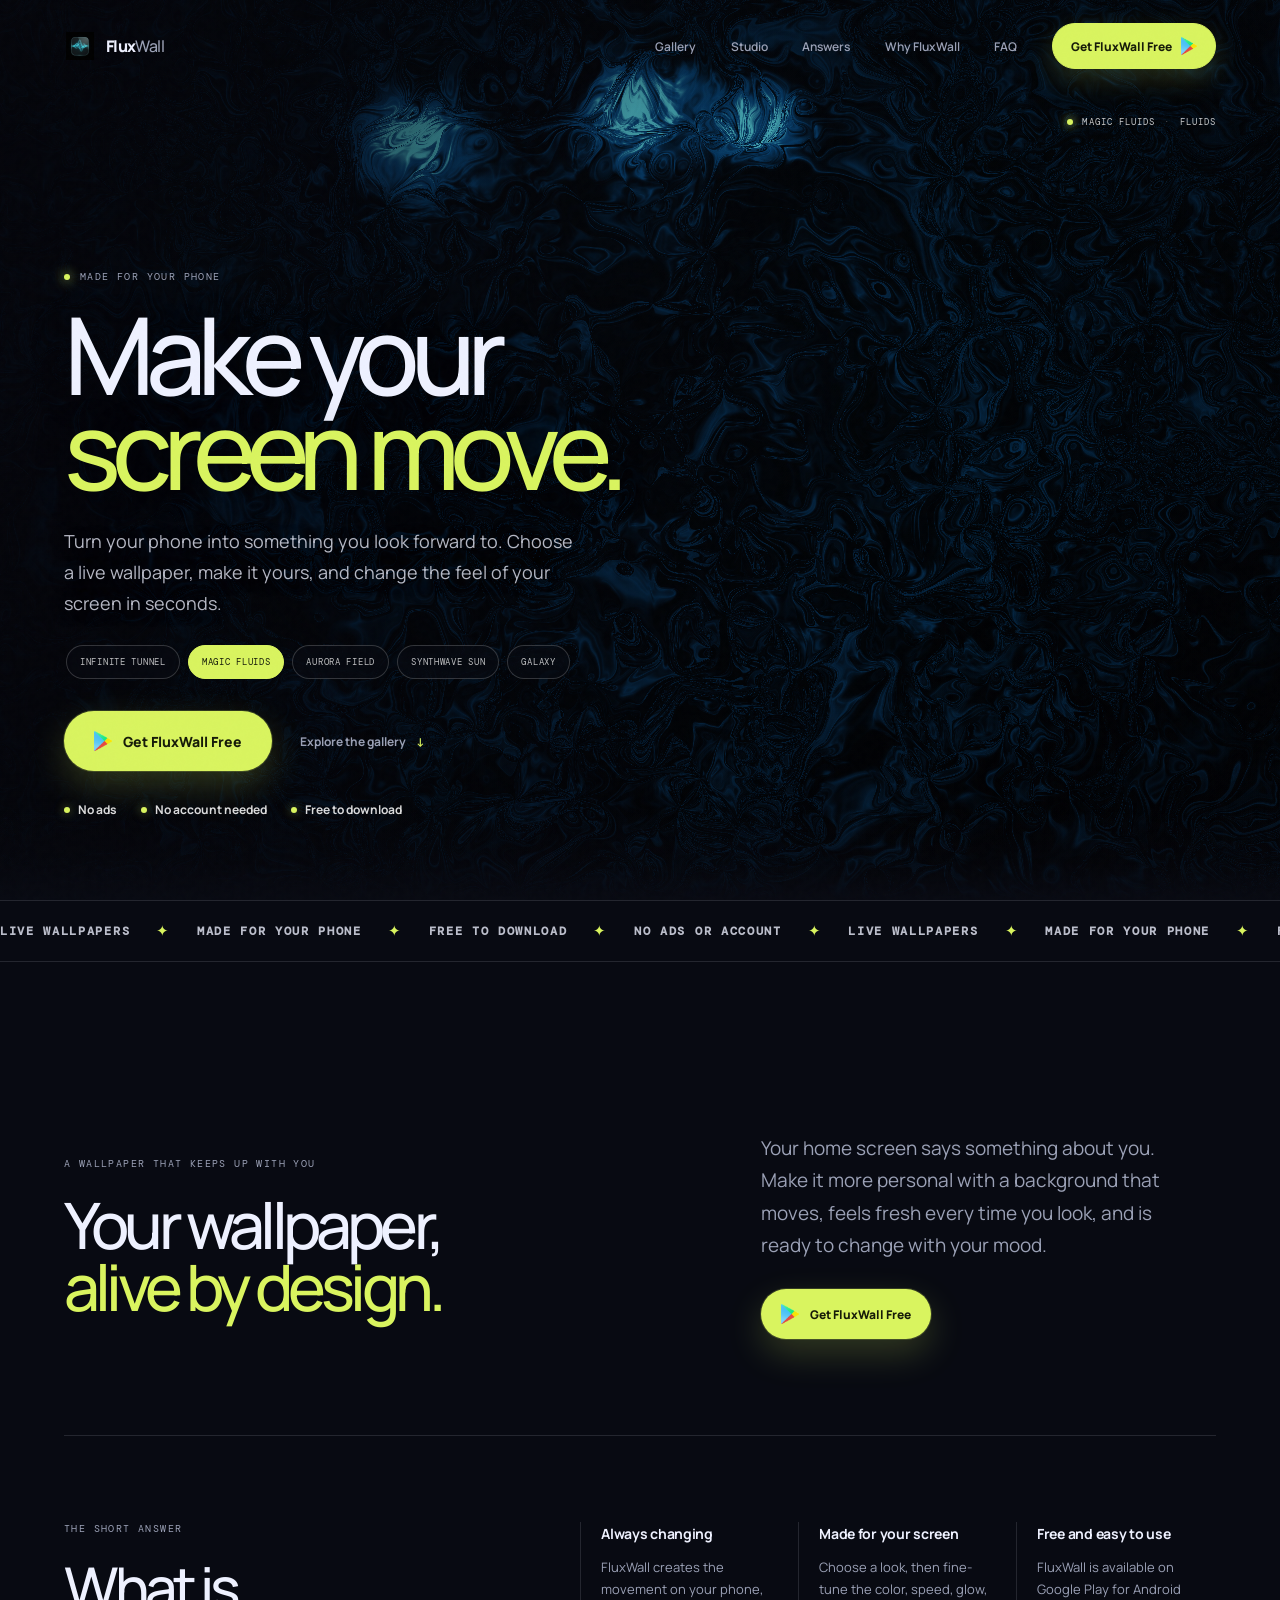
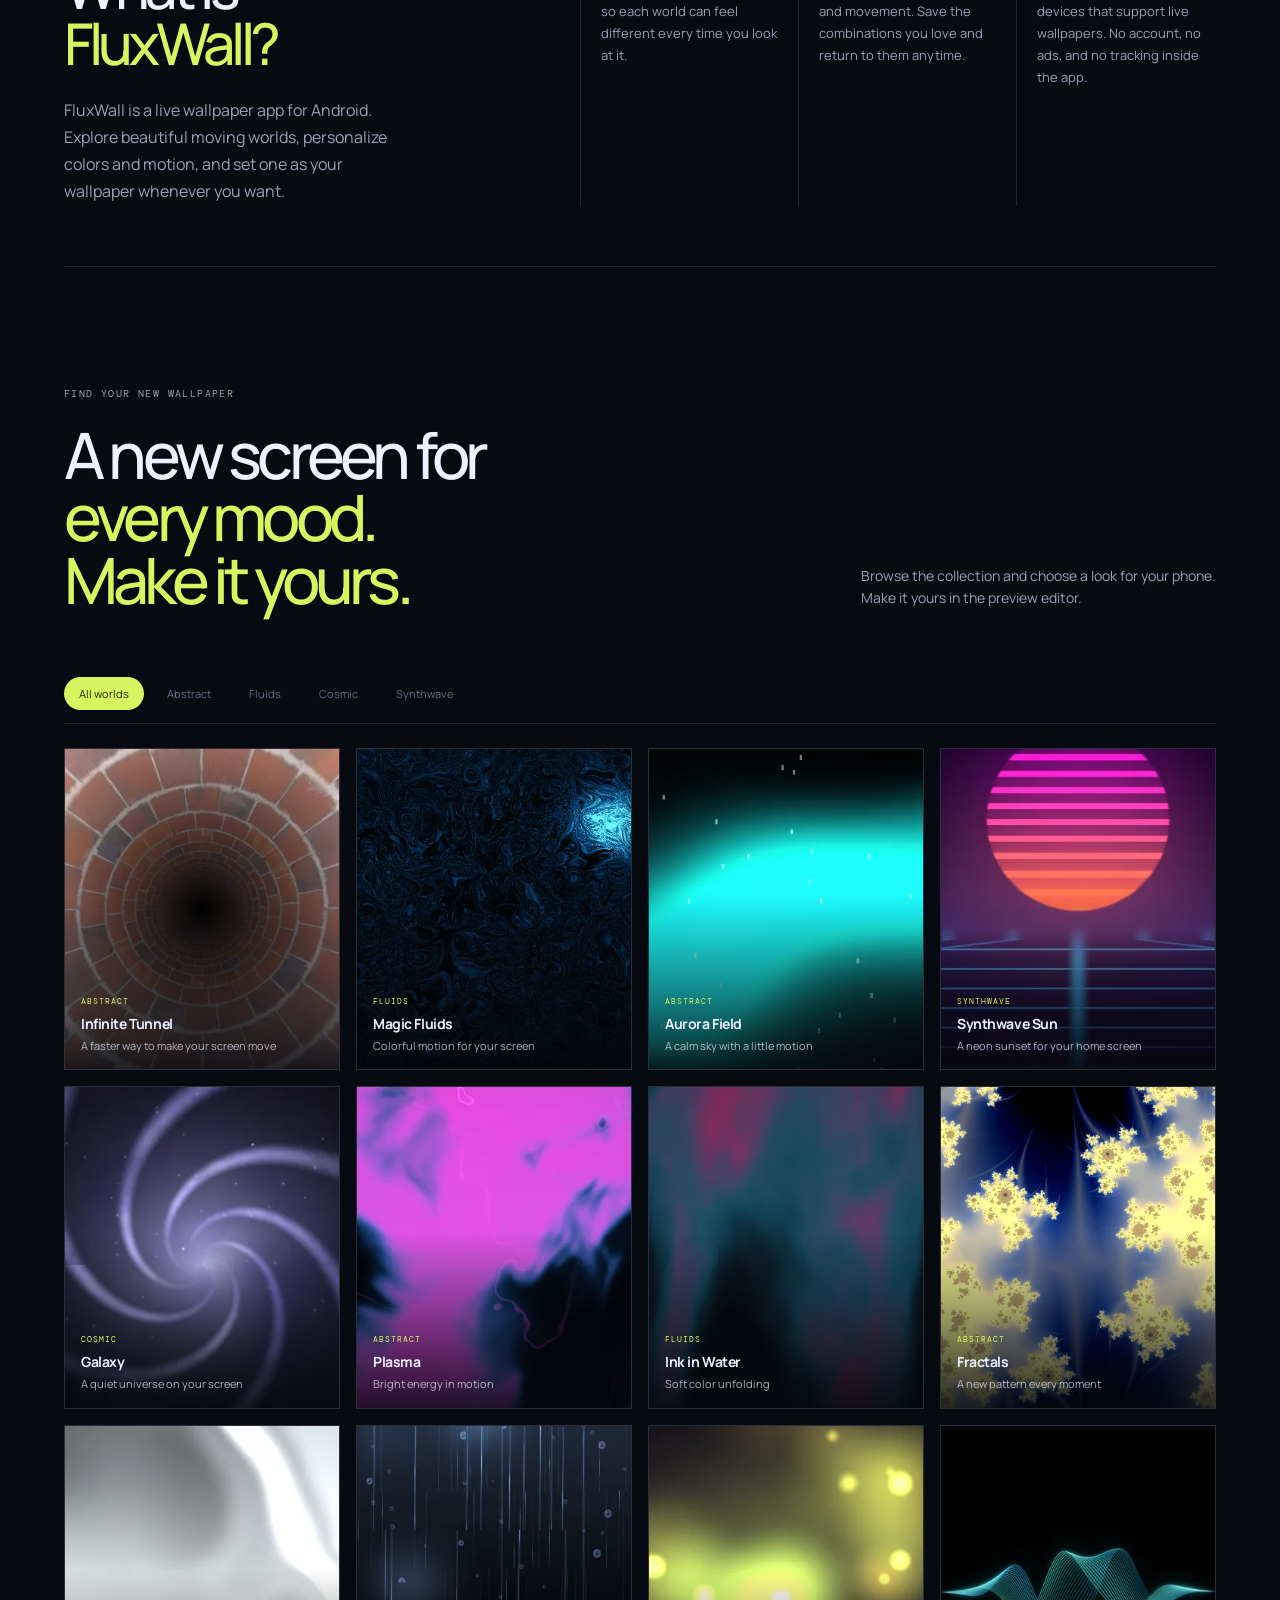
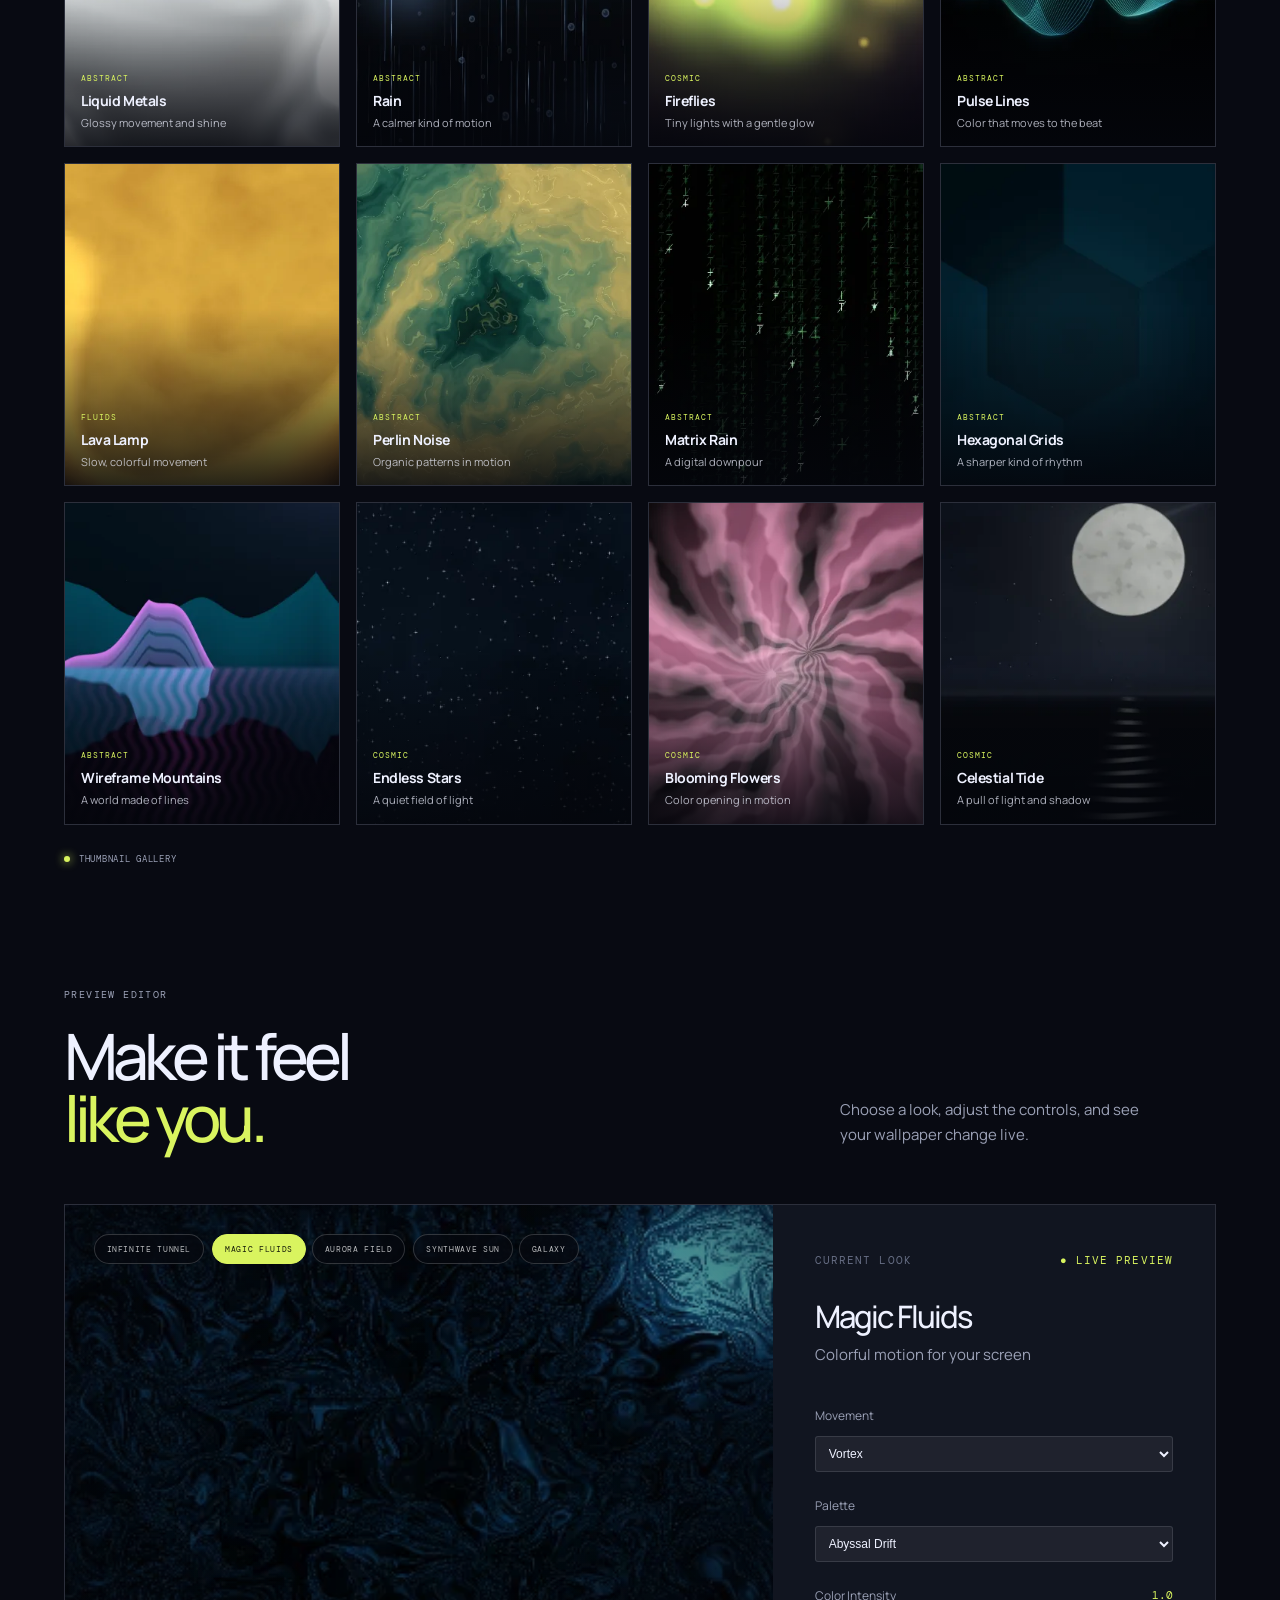
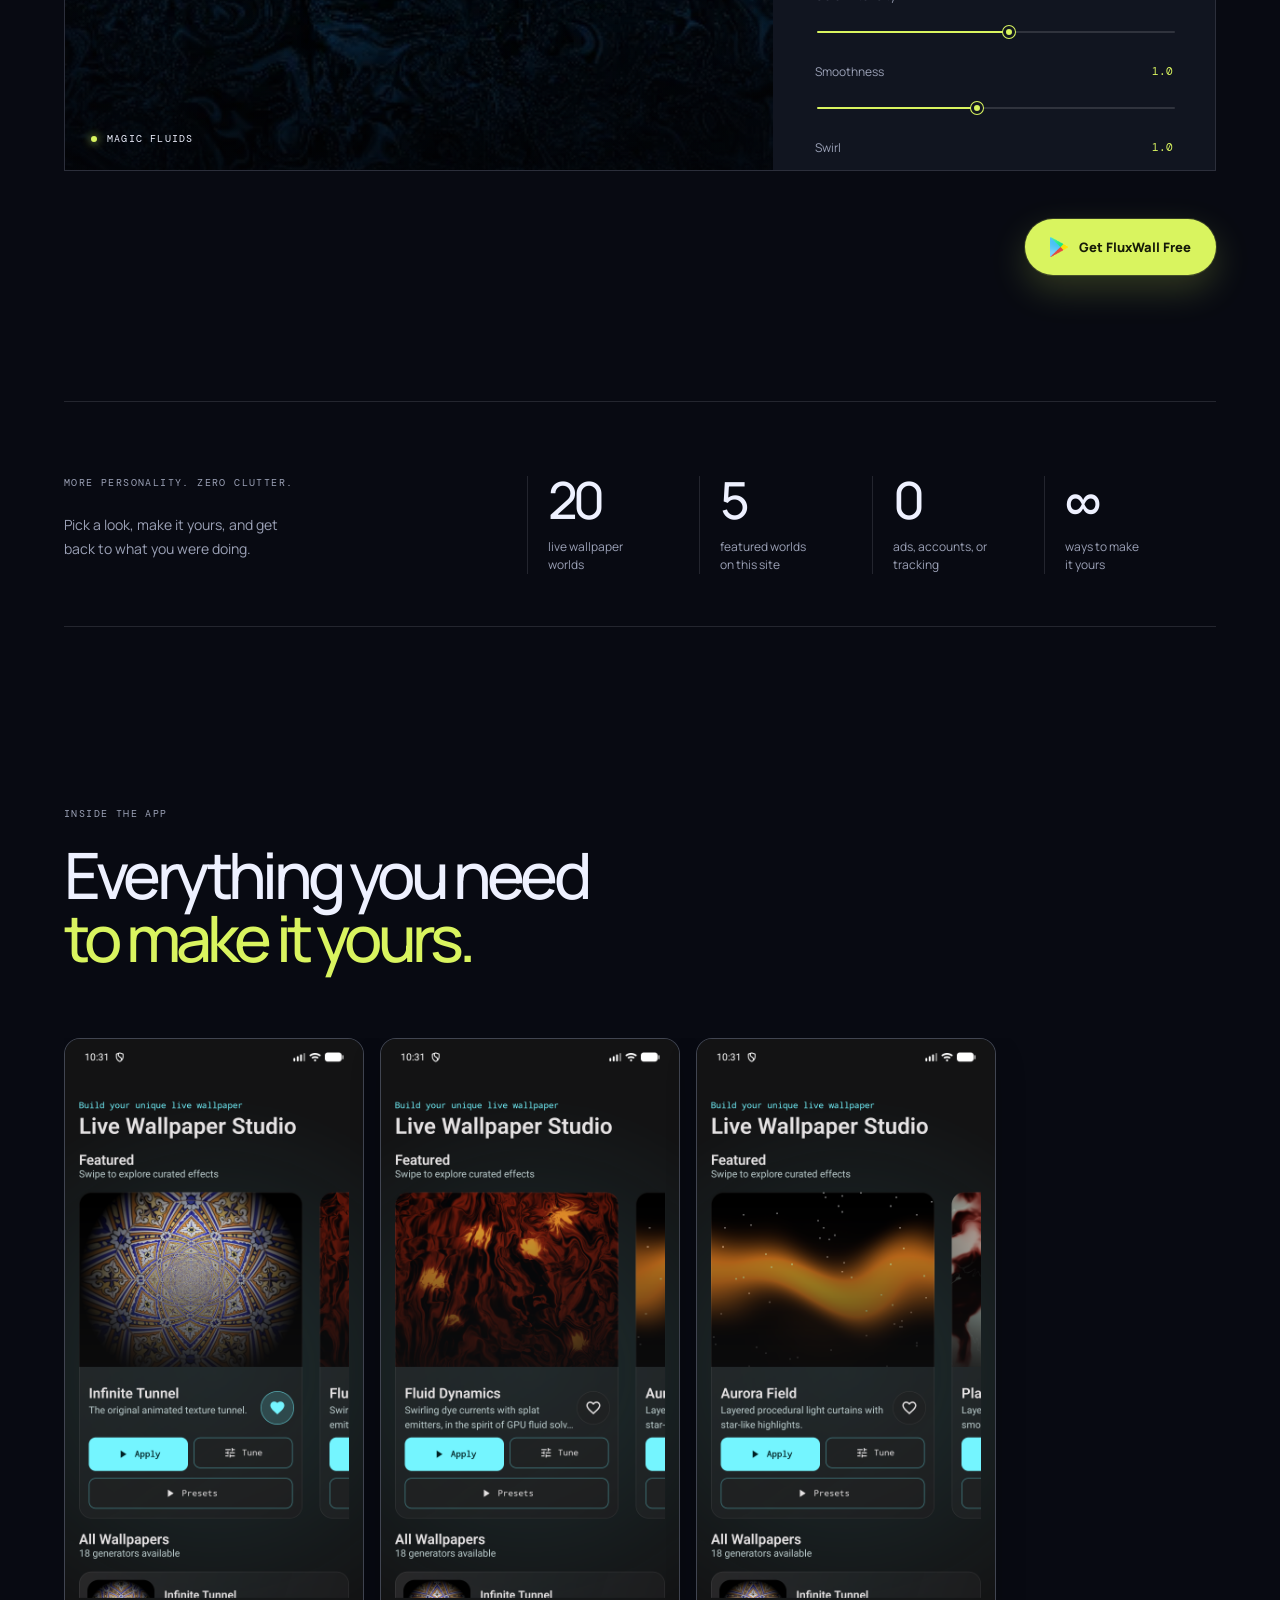
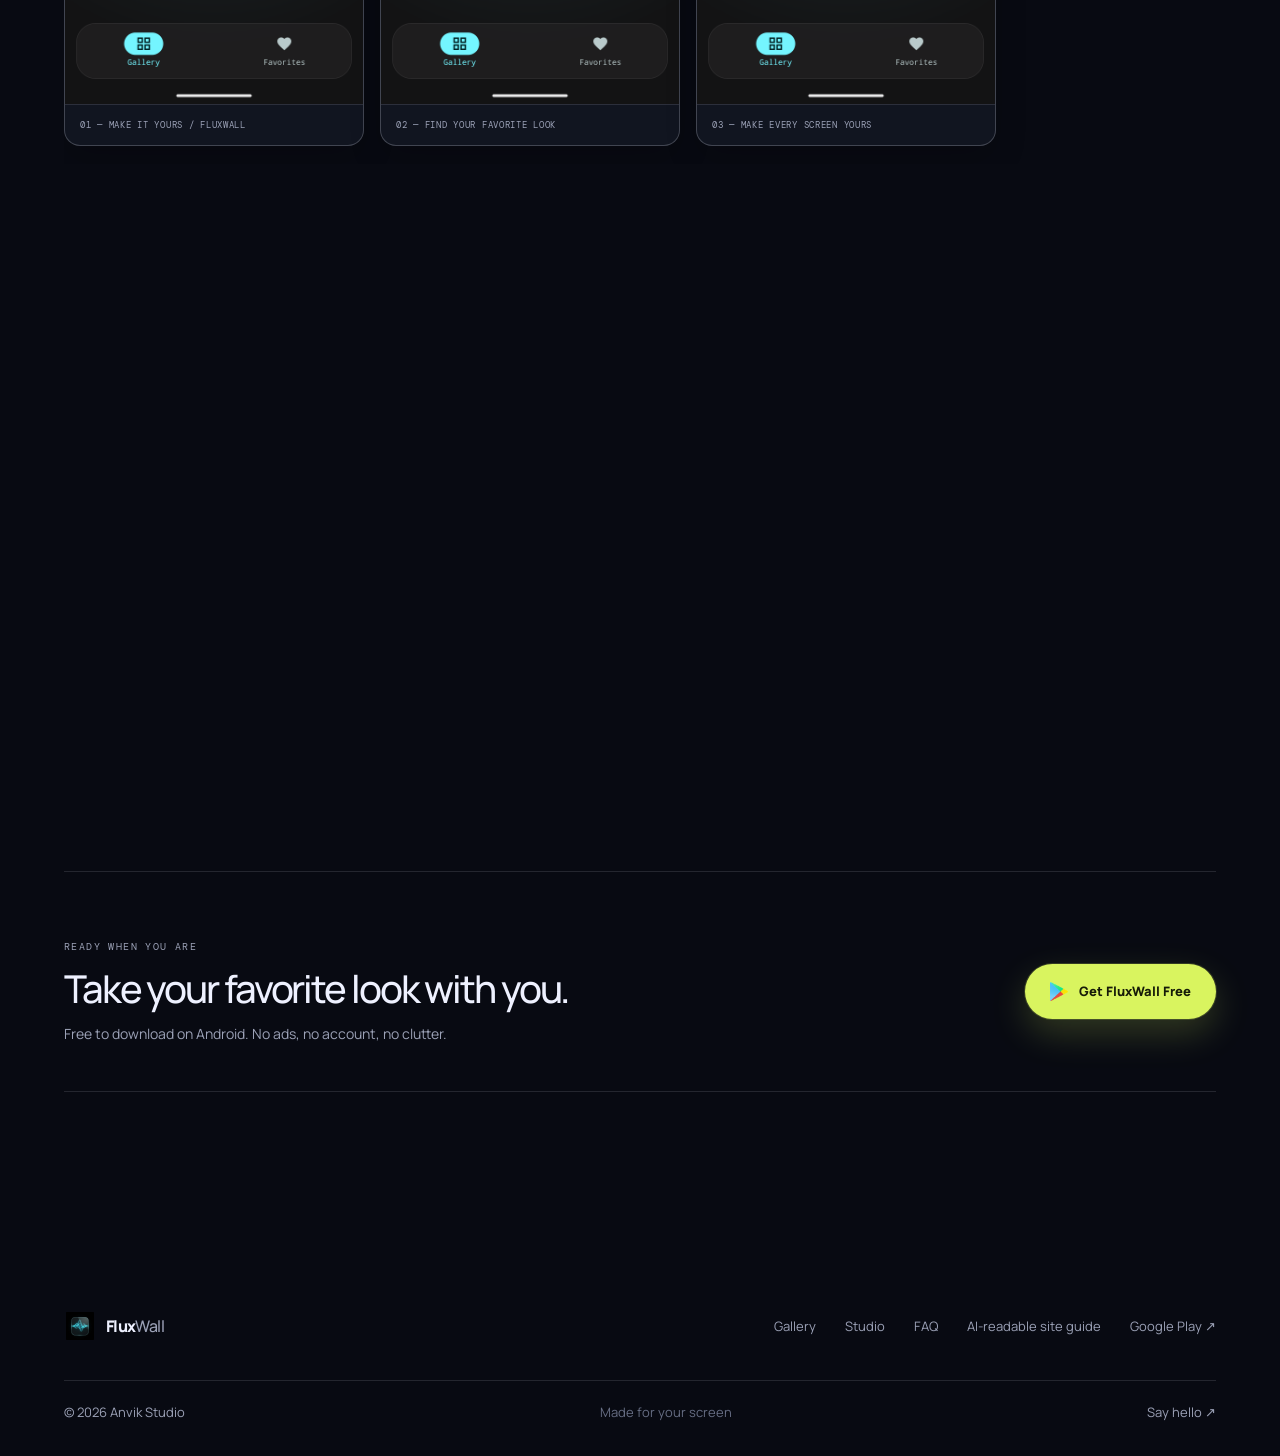
==== index.html @ cbed3cac "Update domain, support email, and brand copyright to Anvik Studio Co-authored-by: abhishekBansal <17" ====
<!doctype html>
<html lang="en">
<head>
  <meta charset="UTF-8">
  <meta name="viewport" content="width=device-width, initial-scale=1">
  <meta name="theme-color" content="#080a12">
  <meta name="author" content="FluxWall">
  <meta name="description" content="Download FluxWall free for Android. Choose a live wallpaper, make it yours, and turn every screen into something worth looking at.">
  <meta name="robots" content="index, follow, max-image-preview:large, max-snippet:-1, max-video-preview:-1">
  <meta name="referrer" content="strict-origin-when-cross-origin">
  <meta property="og:locale" content="en_US">
  <meta property="og:site_name" content="FluxWall">
  <meta property="og:title" content="FluxWall — Live wallpapers for Android">
  <meta property="og:description" content="Choose a live wallpaper, make it yours, and download FluxWall free for Android.">
  <meta property="og:image" content="https://fluxwall.anvik.studio/assets/images/feature.jpg">
  <meta property="og:url" content="https://fluxwall.anvik.studio/">
  <meta property="og:type" content="website">
  <meta name="twitter:card" content="summary_large_image">
  <link rel="canonical" href="https://fluxwall.anvik.studio/">
  <link rel="alternate" type="text/plain" href="https://fluxwall.anvik.studio/llms.txt" title="FluxWall for AI and language models">
  <title>FluxWall — Live wallpapers for Android</title>
  <script type="application/ld+json">
  {
    "@context": "https://schema.org",
    "@graph": [
      {
        "@type": "Organization",
        "@id": "https://fluxwall.anvik.studio/#organization",
        "name": "Anvik Studio",
        "url": "https://anvik.studio",
        "logo": {
          "@type": "ImageObject",
          "url": "https://fluxwall.anvik.studio/assets/images/icon.png"
        },
        "sameAs": [
          "https://github.com/abhishekBansal/fluxwall"
        ]
      },
      {
        "@type": "WebSite",
        "@id": "https://fluxwall.anvik.studio/#website",
        "url": "https://fluxwall.anvik.studio/",
        "name": "FluxWall",
        "description": "A live wallpaper app for Android.",
        "inLanguage": "en-US",
        "publisher": {
          "@id": "https://fluxwall.anvik.studio/#organization"
        }
      },
      {
        "@type": "SoftwareApplication",
        "@id": "https://fluxwall.anvik.studio/#app",
        "name": "FluxWall",
        "url": "https://fluxwall.anvik.studio/",
        "description": "A free live wallpaper app for Android that lets you personalize your screen with beautiful moving backgrounds.",
        "applicationCategory": "MultimediaApplication",
        "applicationSubCategory": "Live Wallpaper",
        "operatingSystem": "Android",
        "downloadUrl": "https://play.google.com/store/apps/details?id=com.rrapps.infinitetunnel",
        "offers": {
          "@type": "Offer",
          "price": "0",
          "priceCurrency": "USD",
          "availability": "https://schema.org/InStock"
        },
        "isAccessibleForFree": true,
        "screenshot": {
          "@type": "ImageObject",
          "url": "https://fluxwall.anvik.studio/assets/screenshots/fluid_dynamics.png"
        }
      }
    ]
  }
  </script>
  <link rel="icon" href="assets/images/icon.png">
  <link rel="preconnect" href="https://fonts.googleapis.com">
  <link rel="preconnect" href="https://fonts.gstatic.com" crossorigin>
  <link href="https://fonts.googleapis.com/css2?family=DM+Mono:wght@400;500&family=Manrope:wght@400;500;600;700;800&display=swap" rel="stylesheet">
  <link rel="stylesheet" href="css/site.css">
</head>
<body>
  <div class="noise" aria-hidden="true"></div>
  <header class="site-header" data-header>
    <a class="brand" href="#top" aria-label="FluxWall home">
      <img class="brand-icon" src="assets/images/fluxwall-icon.png" alt="" />
      <span>Flux<span class="brand-muted">Wall</span></span>
    </a>
    <nav class="nav" data-nav>
      <a href="#gallery">Gallery</a>
      <a href="#studio">Studio</a>
      <a href="#answers">Answers</a>
      <a href="#how-it-works">Why FluxWall</a>
      <a href="#faq">FAQ</a>
      <a class="nav-download" href="https://play.google.com/store/apps/details?id=com.rrapps.infinitetunnel" target="_blank" rel="noreferrer">Get FluxWall Free <img class="google-play-icon" src="assets/images/google-play-icon.png" alt="" /></a>
    </nav>
    <button class="menu-toggle" type="button" aria-label="Open navigation" aria-expanded="false" data-menu-toggle><i></i><i></i></button>
  </header>

  <main id="top">
    <section class="hero">
      <div class="hero-visual" data-parallax aria-hidden="true">
        <div class="hero-canvas-wrap">
          <canvas class="stage__canvas" data-stage-canvas aria-label="Live moving wallpaper preview"></canvas>
          <div class="canvas-vignette"></div>
          <div class="canvas-caption"><span class="live-pulse"></span><span data-canvas-label>Magic Fluids</span><span class="caption-separator">·</span><span data-canvas-category>FLUIDS</span></div>
        </div>
      </div>
      <div class="hero-copy">
        <p class="eyebrow"><span class="eyebrow-dot"></span> Made for your phone</p>
        <h1>Make your<br><em>screen move.</em></h1>
        <p class="hero-lede">Turn your phone into something you look forward to. Choose a live wallpaper, make it yours, and change the feel of your screen in seconds.</p>
        <div class="hero-effect-switcher" role="tablist" aria-label="Choose a featured wallpaper" data-hero-effect-switcher></div>
        <div class="hero-actions">
          <a class="button button-primary button-hero" href="https://play.google.com/store/apps/details?id=com.rrapps.infinitetunnel" target="_blank" rel="noreferrer"><img class="google-play-icon" src="assets/images/google-play-icon.png" alt="" /> Get FluxWall Free</a>
          <a class="text-link" href="#gallery">Explore the gallery <span>↓</span></a>
        </div>
        <div class="hero-assurance" aria-label="FluxWall benefits"><span>No ads</span><span>No account needed</span><span>Free to download</span></div>
      </div>
    </section>

    <section class="ticker" aria-label="App highlights"><div class="ticker-track"><div class="ticker-set"><span>LIVE WALLPAPERS</span><b>✦</b><span>MADE FOR YOUR PHONE</span><b>✦</b><span>FREE TO DOWNLOAD</span><b>✦</b><span>NO ADS OR ACCOUNT</span><b>✦</b></div><div class="ticker-set" aria-hidden="true"><span>LIVE WALLPAPERS</span><b>✦</b><span>MADE FOR YOUR PHONE</span><b>✦</b><span>FREE TO DOWNLOAD</span><b>✦</b><span>NO ADS OR ACCOUNT</span><b>✦</b></div><div class="ticker-set" aria-hidden="true"><span>LIVE WALLPAPERS</span><b>✦</b><span>MADE FOR YOUR PHONE</span><b>✦</b><span>FREE TO DOWNLOAD</span><b>✦</b><span>NO ADS OR ACCOUNT</span><b>✦</b></div></div></section>

    <section class="intro section-shell" id="how-it-works">
      <div class="section-heading intro-heading"><p class="eyebrow">A wallpaper that keeps up with you</p><h2>Your wallpaper,<br><span>alive by design.</span></h2></div>
      <div class="intro-body"><p>Your home screen says something about you. Make it more personal with a background that moves, feels fresh every time you look, and is ready to change with your mood.</p><a class="button button-primary button-compact" href="https://play.google.com/store/apps/details?id=com.rrapps.infinitetunnel" target="_blank" rel="noreferrer"><img class="google-play-icon" src="assets/images/google-play-icon.png" alt="" /> Get FluxWall Free</a></div>
    </section>

    <section class="direct-answers section-shell" id="answers" aria-labelledby="answers-heading">
      <div class="direct-answers-intro">
        <p class="eyebrow">The short answer</p>
        <h2 id="answers-heading">What is<br><span>FluxWall?</span></h2>
        <p>FluxWall is a live wallpaper app for Android. Explore beautiful moving worlds, personalize colors and motion, and set one as your wallpaper whenever you want.</p>
      </div>
      <div class="answer-grid">
        <article class="answer-card"><h3>Always changing</h3><p>FluxWall creates the movement on your phone, so each world can feel different every time you look at it.</p></article>
        <article class="answer-card"><h3>Made for your screen</h3><p>Choose a look, then fine-tune the color, speed, glow, and movement. Save the combinations you love and return to them anytime.</p></article>
        <article class="answer-card"><h3>Free and easy to use</h3><p>FluxWall is available on Google Play for Android devices that support live wallpapers. No account, no ads, and no tracking inside the app.</p></article>
      </div>
    </section>

    <section class="gallery section-shell" id="gallery">
      <div class="section-heading gallery-heading"><div><p class="eyebrow">Find your new wallpaper</p><h2>A new screen for<br><span>every mood.</span><br><em>Make it yours.</em></h2></div><p class="section-note">Browse the collection and choose a look for your phone.<br>Make it yours in the preview editor.</p></div>
      <div class="filter-row" role="tablist" aria-label="Effect categories"><button class="filter-button is-active" data-filter="all" role="tab">All worlds</button><button class="filter-button" data-filter="abstract" role="tab">Abstract</button><button class="filter-button" data-filter="fluids" role="tab">Fluids</button><button class="filter-button" data-filter="cosmic" role="tab">Cosmic</button><button class="filter-button" data-filter="synthwave" role="tab">Synthwave</button></div>
      <div class="effect-grid" data-effect-grid></div>
      <noscript><p>Browse all 20 FluxWall live wallpaper worlds. Enable JavaScript to view the thumbnail collection and filter by mood.</p></noscript>
      <div class="gallery-footer"><span><i class="live-pulse"></i> Thumbnail gallery</span></div>
    </section>

    <section class="preview-section section-shell" id="studio">
      <div class="preview-section-heading"><div><p class="eyebrow">Preview editor</p><h2>Make it feel<br><span>like you.</span></h2></div><p>Choose a look, adjust the controls, and see your wallpaper change live.</p></div>
      <div class="preview-workbench">
        <div class="studio-panel">
          <div class="studio-preview"><img class="studio-preview-fallback" data-studio-preview src="assets/screenshots/fluid_dynamics.png" alt=""><canvas class="studio-stage-canvas" data-studio-canvas aria-label="Magic Fluids live wallpaper preview"></canvas><div class="studio-preview-overlay"></div><div class="studio-effect-switcher" role="tablist" aria-label="Choose and preview a live wallpaper" data-studio-effect-switcher></div><div class="studio-preview-title"><span class="live-pulse"></span><span data-studio-label>Magic Fluids</span></div></div>
          <div class="controls-panel"><div class="controls-top"><span class="control-kicker">CURRENT LOOK</span><span class="control-status">● LIVE PREVIEW</span></div><h3 data-control-title>Magic Fluids</h3><p data-control-tagline>Colorful motion for your screen</p><div class="control-list" data-controls></div></div>
        </div>
      </div>
      <div class="preview-cta"><a class="button button-primary" href="https://play.google.com/store/apps/details?id=com.rrapps.infinitetunnel" target="_blank" rel="noreferrer"><img class="google-play-icon" src="assets/images/google-play-icon.png" alt="" /> Get FluxWall Free</a></div>
    </section>

    <section class="numbers section-shell"><div class="numbers-intro"><p class="eyebrow">More personality. Zero clutter.</p><p>Pick a look, make it yours, and get back to what you were doing.</p></div><div class="number-grid"><div><strong>20</strong><span>live wallpaper<br>worlds</span></div><div><strong>5</strong><span>featured worlds<br>on this site</span></div><div><strong>0</strong><span>ads, accounts, or<br>tracking</span></div><div><strong>∞</strong><span>ways to make<br>it yours</span></div></div></section>

    <section class="screen-tour section-shell"><div class="section-heading"><p class="eyebrow">Inside the app</p><h2>Everything you need<br><span>to make it yours.</span></h2></div><div class="tour-layout" aria-label="FluxWall app screenshots" tabindex="0"><figure class="tour-shot"><img src="assets/images/01_studio_featured_tunnel.png" alt="FluxWall live wallpaper studio" loading="lazy"><figcaption>01 — Make it yours / FluxWall</figcaption></figure><figure class="tour-shot"><img src="assets/images/02_featured_fluid_dynamics.png" alt="Magic Fluids live wallpaper studio" loading="lazy"><figcaption>02 — Find your favorite look</figcaption></figure><figure class="tour-shot"><img src="assets/images/03_featured_aurora_field.png" alt="Aurora Field live wallpaper studio" loading="lazy"><figcaption>03 — Make every screen yours</figcaption></figure></div></section>

    <section class="faq section-shell" id="faq"><div class="section-heading"><p class="eyebrow">Good to know</p><h2>Questions,<br><span>answered.</span></h2></div><div class="faq-list"><details open><summary>Is this a regular video wallpaper?<span>+</span></summary><p>No. FluxWall creates the movement on your phone, so the screen can feel fresh every time you look at it instead of replaying the same clip.</p></details><details><summary>Will it drain my battery?<span>+</span></summary><p>FluxWall is designed to be efficient. Android pauses the app when the screen is off, and you can choose device-friendly settings for motion and detail.</p></details><details><summary>Can I use it on the lock screen?<span>+</span></summary><p>Yes, on Android versions and launchers that support lock-screen live wallpapers. The wallpaper picker will show the options available on your device.</p></details><details><summary>Does the app have ads?<span>+</span></summary><p>No ads, no account, and no tracking inside the app. Your favorites and presets stay on your device.</p></details><details><summary>What can I customize?<span>+</span></summary><p>Every wallpaper has its own controls for color, speed, glow, and movement. Start with a favorite, then make it feel like yours.</p></details></div></section>

    <section class="install-strip section-shell" aria-label="Install FluxWall"><div><p class="eyebrow">Ready when you are</p><strong>Take your favorite look with you.</strong><span>Free to download on Android. No ads, no account, no clutter.</span></div><a class="button button-primary" href="https://play.google.com/store/apps/details?id=com.rrapps.infinitetunnel" target="_blank" rel="noreferrer"><img class="google-play-icon" src="assets/images/google-play-icon.png" alt="" /> Get FluxWall Free</a></section>

  </main>

  <footer class="footer section-shell"><div class="footer-top"><a class="brand" href="#top"><img class="brand-icon" src="assets/images/fluxwall-icon.png" alt="" /><span>Flux<span class="brand-muted">Wall</span></span></a><div class="footer-links"><a href="#gallery">Gallery</a><a href="#studio">Studio</a><a href="#faq">FAQ</a><a href="https://fluxwall.anvik.studio/llms.txt">AI-readable site guide</a><a href="https://play.google.com/store/apps/details?id=com.rrapps.infinitetunnel" target="_blank" rel="noreferrer">Google Play ↗</a></div></div><div class="footer-bottom"><span>© <span data-year></span> <a href="https://anvik.studio" target="_blank" rel="noreferrer">Anvik Studio</a></span><span>Made for your screen</span><a href="mailto:support@anvik.studio">Say hello ↗</a></div></footer>
  <div class="sticky-download"><span>Make your screen yours.</span><a href="https://play.google.com/store/apps/details?id=com.rrapps.infinitetunnel" target="_blank" rel="noreferrer"><img class="google-play-icon" src="assets/images/google-play-icon.png" alt="" /> Get FluxWall Free</a></div>
  <script type="module" src="js/app.js"></script>
</body>
</html>
---- css/site.css ----
:root {
  --bg: #080a12;
  --bg-raised: #0d101b;
  --panel: #111520;
  --line: rgba(234, 239, 255, .12);
  --line-bright: rgba(234, 239, 255, .22);
  --ink: #eef1ff;
  --muted: #9ba1b6;
  --quiet: #666d83;
  --lime: #d9f45f;
  --lime-dark: #94ae2d;
  --violet: #a88cff;
  --coral: #ff846c;
  --mono: 'DM Mono', ui-monospace, monospace;
  --sans: 'Manrope', system-ui, sans-serif;
  --gutter: clamp(20px, 5vw, 84px);
  --max: 1320px;
}
* { box-sizing: border-box; }
html { scroll-behavior: smooth; }
body { margin: 0; background: var(--bg); color: var(--ink); font-family: var(--sans); overflow-x: hidden; }
body.menu-open { overflow: hidden; }
a { color: inherit; text-decoration: none; }
button { color: inherit; font: inherit; }
a:focus-visible, button:focus-visible, summary:focus-visible, input:focus-visible, select:focus-visible { outline: 2px solid var(--lime); outline-offset: 3px; }
img { display: block; max-width: 100%; }
.google-play-icon { aspect-ratio: 117 / 128; display: block; flex: 0 0 auto; height: auto; object-fit: contain; width: 18px; }
.noise { pointer-events: none; position: fixed; inset: 0; z-index: 30; opacity: .035; background-image: url("data:image/svg+xml,%3Csvg viewBox='0 0 180 180' xmlns='http://www.w3.org/2000/svg'%3E%3Cfilter id='n'%3E%3CfeTurbulence type='fractalNoise' baseFrequency='.8' numOctaves='3' stitchTiles='stitch'/%3E%3C/filter%3E%3Crect width='100%25' height='100%25' filter='url(%23n)' opacity='.5'/%3E%3C/svg%3E"); }
.section-shell { width: min(var(--max), calc(100% - var(--gutter) * 2)); margin-inline: auto; }
.site-header { align-items: center; display: flex; justify-content: space-between; height: 92px; left: 0; padding: 0 var(--gutter); position: absolute; right: 0; top: 0; z-index: 20; transition: background .3s, height .3s, border .3s; }
.site-header.is-scrolled { position: fixed; height: 70px; background: rgba(8, 10, 18, .82); backdrop-filter: blur(18px); border-bottom: 1px solid var(--line); }
.brand { align-items: center; display: inline-flex; font-size: 16px; font-weight: 800; gap: 10px; letter-spacing: -.04em; }
.brand-muted { color: var(--muted); font-weight: 500; }
.brand-icon { border-radius: 25%; height: 32px; object-fit: cover; width: 32px; }
.nav { align-items: center; display: flex; gap: clamp(18px, 2.7vw, 42px); }
.nav a { color: var(--muted); font-size: 12px; font-weight: 600; transition: color .2s; }
.nav a:hover { color: var(--ink); }
.nav .nav-download { align-items: center; background: var(--lime); border: 1px solid var(--lime); border-radius: 99px; box-shadow: 0 10px 28px rgba(217,244,95,.16); color: #161b08; display: flex; font-size: 12px; font-weight: 800; gap: 9px; padding: 13px 18px; }
.nav-download .google-play-icon { width: 16px; }
.text-link span { color: var(--lime); }
.menu-toggle { background: none; border: 0; cursor: pointer; display: none; padding: 8px 0 8px 8px; }
.menu-toggle i { background: var(--ink); display: block; height: 1px; margin: 5px 0; transition: transform .2s; width: 24px; }
.hero { align-items: flex-end; display: flex; min-height: 900px; overflow: hidden; position: relative; width: 100%; }
.hero::after { background: linear-gradient(0deg, var(--bg) 0%, rgba(8,10,18,.36) 12%, transparent 30%); bottom: 0; content: ''; height: 34%; left: 0; pointer-events: none; position: absolute; right: 0; z-index: 1; }
.hero-copy { margin-left: max(var(--gutter), calc((100vw - var(--max)) / 2)); max-width: 690px; padding: 150px 0 82px; position: relative; width: min(690px, calc(100% - var(--gutter) * 2)); z-index: 3; }
.eyebrow { align-items: center; color: var(--muted); display: flex; font-family: var(--mono); font-size: 10px; gap: 10px; letter-spacing: .14em; margin: 0 0 24px; text-transform: uppercase; }
.eyebrow-dot, .live-pulse { background: var(--lime); border-radius: 50%; display: inline-block; height: 6px; width: 6px; }
.eyebrow-dot { box-shadow: 0 0 12px var(--lime); }
.hero h1 { font-size: clamp(64px, 8.4vw, 124px); font-weight: 500; letter-spacing: -.085em; line-height: .88; margin: 0; text-shadow: 0 4px 40px rgba(0,0,0,.24); }
h1 em, h2 em { color: var(--lime); font-style: normal; }
.hero-lede { color: rgba(238,241,255,.76); font-size: 18px; line-height: 1.72; margin: 30px 0 24px; max-width: 520px; text-shadow: 0 2px 18px rgba(0,0,0,.42); }
.hero-effect-switcher { display: flex; gap: 8px; margin-bottom: 30px; max-width: 650px; overflow-x: auto; padding: 2px; scrollbar-width: none; }
.hero-effect-switcher::-webkit-scrollbar { display: none; }
.hero-effect-switcher button { backdrop-filter: blur(14px); background: rgba(10,12,20,.54); border: 1px solid rgba(255,255,255,.18); border-radius: 99px; color: rgba(255,255,255,.74); cursor: pointer; flex: 0 0 auto; font-family: var(--mono); font-size: 9px; letter-spacing: .08em; padding: 10px 13px; text-transform: uppercase; transition: background .2s, border-color .2s, color .2s, transform .2s; }
.hero-effect-switcher button:hover { border-color: rgba(255,255,255,.42); color: var(--ink); transform: translateY(-1px); }
.hero-effect-switcher button.is-active { background: var(--lime); border-color: var(--lime); color: #171d0b; }
.hero-actions { align-items: center; display: flex; flex-wrap: wrap; gap: 28px; }
.button { align-items: center; border: 0; border-radius: 99px; display: inline-flex; font-size: 13px; font-weight: 800; gap: 11px; justify-content: center; padding: 18px 25px; transition: transform .2s, box-shadow .2s, background .2s; }
.button:hover { transform: translateY(-2px); }
.button-primary { background: var(--lime); box-shadow: 0 0 0 1px rgba(217,244,95,.18), 0 14px 36px rgba(217,244,95,.2); color: #161b08; }
.button-primary:hover { background: #e3fa78; box-shadow: 0 0 0 1px rgba(217,244,95,.4), 0 18px 46px rgba(217,244,95,.32); }
.button-compact { font-size: 12px; padding: 15px 20px; }
.button-hero { font-size: 14px; min-width: 208px; padding: 20px 27px; }
.text-link { color: var(--muted); font-size: 12px; font-weight: 700; }
.text-link span { display: inline-block; margin-left: 8px; transition: transform .2s; }
.text-link:hover span { transform: translateY(3px); }
.hero-assurance { align-items: center; color: rgba(255,255,255,.86); display: flex; flex-wrap: wrap; font-size: 12px; font-weight: 700; gap: 13px 24px; margin-top: 30px; }
.hero-assurance span { align-items: center; display: flex; gap: 8px; }
.hero-assurance span::before { background: var(--lime); border-radius: 50%; box-shadow: 0 0 10px rgba(217,244,95,.5); content: ''; height: 6px; width: 6px; }
.hero-visual { inset: 0; overflow: hidden; pointer-events: none; position: absolute; z-index: 0; }
.hero-canvas-wrap { background-color: #11101b; background-position: center; background-size: cover; border: 0; border-radius: 0; height: 100%; overflow: hidden; position: relative; width: 100%; }
.stage__canvas { display: block; height: 100%; width: 100%; }
.canvas-vignette { background: linear-gradient(90deg, rgba(5,6,12,.84) 0%, rgba(5,6,12,.38) 46%, rgba(5,6,12,.08) 78%), radial-gradient(ellipse at center, transparent 42%, rgba(5,5,11,.32) 100%); inset: 0; pointer-events: none; position: absolute; }
.canvas-caption { align-items: center; color: rgba(255,255,255,.78); display: flex; font-family: var(--mono); font-size: 9px; gap: 9px; letter-spacing: .12em; position: absolute; right: max(var(--gutter), calc((100vw - var(--max)) / 2)); text-transform: uppercase; top: 116px; }
.caption-separator { color: rgba(255,255,255,.38); }
.live-pulse { animation: pulse 2s infinite; box-shadow: 0 0 10px var(--lime); flex: 0 0 auto; }
@keyframes pulse { 0%, 100% { opacity: 1; transform: scale(1); } 50% { opacity: .42; transform: scale(.72); } }
.ticker { border-bottom: 1px solid var(--line); border-top: 1px solid var(--line); overflow: hidden; white-space: nowrap; }
/* Three identical sets keep the loop covered on wide and narrow viewports. */
.ticker-track { animation: marquee 22s linear infinite; color: rgba(238,241,255,.78); display: flex; font-family: var(--mono); font-size: 12px; font-weight: 600; letter-spacing: .14em; padding: 20px 0; width: max-content; will-change: transform; }
.ticker-set { align-items: center; display: flex; flex: 0 0 auto; gap: 26px; padding-right: 26px; }
.ticker-track b { color: var(--lime); font-size: 15px; font-weight: 400; }
@keyframes marquee { to { transform: translate3d(-33.333333%, 0, 0); } }
.intro { align-items: center; display: grid; gap: 7%; grid-template-columns: 1.15fr .85fr; padding-bottom: 91px; padding-top: 170px; }
.section-heading h2, .studio h2, .preview-section-heading h2 { font-size: clamp(42px, 5vw, 75px); font-weight: 500; letter-spacing: -.075em; line-height: .98; margin: 0; }
.section-heading h2 span, .preview-section-heading h2 span { color: var(--lime); }
.intro-body { padding-bottom: 5px; }
.intro-body > p { color: var(--muted); font-size: 19px; line-height: 1.7; margin: 0 0 28px; max-width: 430px; }
.direct-answers { border-bottom: 1px solid var(--line); border-top: 1px solid var(--line); display: grid; gap: 8%; grid-template-columns: .8fr 1.2fr; padding-bottom: 60px; padding-top: 86px; }
.direct-answers-intro h2 { font-size: clamp(40px, 4.5vw, 68px); font-weight: 500; letter-spacing: -.075em; line-height: .98; margin: 0 0 25px; }
.direct-answers-intro h2 span { color: var(--lime); }
.direct-answers-intro > p:last-child { color: var(--muted); font-size: 16px; line-height: 1.7; margin: 0; max-width: 340px; }
.answer-grid { display: grid; gap: 0 18px; grid-template-columns: repeat(3, 1fr); }
.answer-card { border-left: 1px solid var(--line); padding: 2px 0 0 20px; }
.answer-card h3 { font-size: 14px; letter-spacing: -.02em; margin: 0 0 13px; }
.answer-card p { color: var(--muted); font-size: 13px; line-height: 1.7; margin: 0; }
.circle-arrow { align-items: center; border: 1px solid var(--line-bright); border-radius: 50%; color: var(--lime); display: flex; font-size: 20px; height: 57px; justify-content: center; transition: background .2s, color .2s; width: 57px; }
.circle-arrow:hover { background: var(--lime); color: var(--bg); }
.gallery { padding-bottom: 123px; padding-top: 120px; }
.gallery-heading { align-items: end; display: flex; justify-content: space-between; }
.gallery-heading > .eyebrow, .preview-section-heading > .eyebrow { font-size: 15px; }
.section-note { color: var(--muted); font-size: 14px; line-height: 1.6; margin: 0 0 2px; }
.preview-section { padding-bottom: 126px; scroll-margin-top: 90px; }
.preview-section-heading { align-items: end; display: flex; justify-content: space-between; margin-bottom: 54px; }
.preview-section-heading > p { color: var(--muted); font-size: 15px; line-height: 1.7; margin: 0 4% 2px 0; max-width: 330px; }
.preview-workbench { margin-top: 50px; scroll-margin-top: 90px; }
.preview-cta { display: flex; justify-content: flex-end; margin-top: 48px; }
.filter-row { border-bottom: 1px solid var(--line); display: flex; gap: 8px; margin-top: 65px; overflow-x: auto; padding-bottom: 13px; scrollbar-width: none; }
.filter-row::-webkit-scrollbar { display: none; }
.filter-button { background: none; border: 0; border-radius: 99px; color: var(--quiet); cursor: pointer; font-size: 11px; padding: 9px 15px; white-space: nowrap; }
.filter-button:hover { color: var(--ink); }
.filter-button.is-active { background: var(--lime); color: #1b210a; }
.effect-grid { display: grid; gap: 16px; grid-template-columns: repeat(4, 1fr); padding-top: 24px; }
.effect-card { background: var(--panel); border: 1px solid var(--line); min-width: 0; overflow: hidden; position: relative; transition: border-color .2s, transform .2s; }
.effect-card:hover { border-color: var(--lime); transform: translateY(-4px); }
.effect-image { aspect-ratio: 1 / 1.17; background: #151827; overflow: hidden; position: relative; }
.effect-image img { height: 100%; object-fit: cover; transition: transform .5s, filter .3s; width: 100%; }
.effect-card:hover img { transform: scale(1.04); }
.effect-image video { height: 100%; object-fit: cover; width: 100%; }
.effect-overlay { background: linear-gradient(transparent 45%, rgba(4,6,12,.86)); inset: 0; position: absolute; }
.effect-info { bottom: 0; left: 0; padding: 16px; position: absolute; right: 0; }
.effect-info h3 { font-size: 14px; letter-spacing: -.03em; margin: 0 0 5px; }
.effect-info p { color: rgba(238,241,255,.72); font-size: 11px; line-height: 1.4; margin: 0; }
.effect-category { color: var(--lime); font-family: var(--mono); font-size: 8px; letter-spacing: .12em; margin-bottom: 8px; text-transform: uppercase; }
.gallery-footer { align-items: center; color: var(--muted); display: flex; font-family: var(--mono); font-size: 9px; justify-content: space-between; letter-spacing: .08em; padding-top: 28px; text-transform: uppercase; }
.gallery-footer span { align-items: center; display: flex; gap: 9px; }
.gallery-footer .text-link { font-family: var(--sans); letter-spacing: 0; text-transform: none; }
.studio { padding-bottom: 180px; scroll-margin-top: 90px; }
.studio-header { align-items: end; display: flex; justify-content: space-between; margin-bottom: 54px; }
.studio-header > p { color: var(--muted); font-size: 15px; line-height: 1.7; margin: 0 4% 2px 0; max-width: 330px; }
.studio-cta { align-items: center; color: var(--ink); display: flex; font-size: 12px; font-weight: 700; gap: 16px; margin: -25px 0 28px; }
.studio-panel { align-items: stretch; aspect-ratio: 2.03 / 1; background: var(--panel); border: 1px solid var(--line); display: grid; grid-template-columns: 1.6fr 1fr; min-height: 0; }
.studio-preview { aspect-ratio: auto; background: #111; height: 100%; overflow: hidden; position: relative; width: 100%; }
.studio-preview-fallback, .studio-stage-canvas { height: 100%; inset: 0; object-fit: cover; position: absolute; width: 100%; }
.studio-preview-fallback { filter: saturate(.86) brightness(.82); z-index: 0; }
.studio-stage-canvas { image-rendering: auto; z-index: 1; }
.no-webgl .studio-stage-canvas { display: none; }
.studio-preview-overlay { background: radial-gradient(ellipse at center, transparent 30%, rgba(5,6,12,.46) 100%), linear-gradient(0deg, rgba(0,0,0,.55), transparent 45%); inset: 0; pointer-events: none; position: absolute; z-index: 2; }
.studio-preview-title { align-items: center; bottom: 25px; display: flex; font-family: var(--mono); font-size: 10px; gap: 10px; left: 26px; letter-spacing: .12em; position: absolute; text-transform: uppercase; z-index: 3; }
.studio-effect-switcher { display: flex; gap: 7px; left: 22px; max-width: calc(100% - 44px); overflow-x: auto; padding: 7px; position: absolute; scrollbar-width: none; top: 22px; z-index: 3; }
.studio-effect-switcher::-webkit-scrollbar { display: none; }
.studio-effect-switcher button { backdrop-filter: blur(14px); background: rgba(7,9,15,.62); border: 1px solid rgba(255,255,255,.18); border-radius: 99px; color: rgba(255,255,255,.72); cursor: pointer; flex: 0 0 auto; font-family: var(--mono); font-size: 8px; letter-spacing: .08em; padding: 9px 12px; text-transform: uppercase; }
.studio-effect-switcher button.is-active { background: var(--lime); border-color: var(--lime); color: #171d0b; }
.controls-panel { height: 100%; min-height: 0; overflow-y: auto; padding: 48px 42px; scrollbar-color: var(--lime-dark) transparent; scrollbar-width: thin; }
.controls-panel::-webkit-scrollbar { width: 5px; }
.controls-panel::-webkit-scrollbar-thumb { background: var(--lime-dark); border-radius: 99px; }
.controls-top { color: var(--quiet); display: flex; font-family: var(--mono); font-size: 11px; justify-content: space-between; letter-spacing: .1em; }
.control-status { color: var(--lime); }
.controls-panel h3 { font-size: 31px; font-weight: 500; letter-spacing: -.06em; margin: 28px 0 7px; }
.controls-panel > p { color: var(--muted); font-size: 15px; margin: 0 0 42px; }
.control-list { display: grid; gap: 25px; }
.control-row label { align-items: center; color: var(--muted); display: flex; font-size: 12px; justify-content: space-between; margin-bottom: 12px; }
.control-value { color: var(--lime); font-family: var(--mono); font-size: 11px; }
.control-row input[type=range] { appearance: none; background: linear-gradient(to right, var(--lime) var(--fill, 50%), rgba(255,255,255,.13) var(--fill, 50%)); border-radius: 2px; cursor: pointer; height: 2px; outline: none; width: 100%; }
.control-row input[type=range]::-webkit-slider-thumb { appearance: none; background: var(--lime); border: 3px solid var(--panel); border-radius: 50%; box-shadow: 0 0 0 1px var(--lime); height: 12px; width: 12px; }
.control-row select { background: rgba(255,255,255,.06); border: 1px solid var(--line); border-radius: 3px; color: var(--ink); cursor: pointer; font-size: 12px; padding: 9px; width: 100%; }
.control-row option { background: var(--panel); }
.control-row input[type=checkbox] { accent-color: var(--lime); height: 17px; width: 17px; }
.control-checkbox { justify-content: flex-start !important; gap: 9px; }
.numbers { align-items: start; border-bottom: 1px solid var(--line); border-top: 1px solid var(--line); display: grid; gap: 8%; grid-template-columns: .7fr 1.3fr; padding-bottom: 52px; padding-top: 74px; }
.numbers-intro p:last-child { color: var(--muted); font-size: 14px; line-height: 1.7; margin: 0; max-width: 220px; }
.number-grid { display: grid; grid-template-columns: repeat(4, 1fr); }
.number-grid > div { border-left: 1px solid var(--line); padding: 0 20px; }
.number-grid strong { display: block; font-size: clamp(36px, 4vw, 59px); font-weight: 500; letter-spacing: -.09em; line-height: .9; }
.number-grid span { color: var(--muted); display: block; font-size: 12px; line-height: 1.5; margin-top: 16px; }
.screen-tour { padding-bottom: 126px; padding-top: 180px; }
.tour-layout { display: flex; gap: 16px; margin-top: 68px; max-width: none; overflow-x: auto; padding: 0 0 18px; scrollbar-color: var(--line-bright) transparent; scrollbar-width: thin; scroll-snap-type: x proximity; width: 100%; }
.tour-layout:focus-visible { outline: 2px solid var(--lime); outline-offset: 6px; }
.tour-layout::-webkit-scrollbar { height: 4px; }
.tour-layout::-webkit-scrollbar-track { background: transparent; }
.tour-layout::-webkit-scrollbar-thumb { background: var(--line-bright); border-radius: 99px; }
.tour-shot { background: var(--panel); border: 1px solid var(--line-bright); border-radius: 16px; box-shadow: 0 14px 32px rgba(0,0,0,.16); flex: 0 0 300px; margin: 0; overflow: hidden; scroll-snap-align: start; }
.tour-shot img { display: block; height: auto; width: 100%; }
.tour-shot figcaption { border-top: 1px solid var(--line); color: var(--muted); font-family: var(--mono); font-size: 9px; letter-spacing: .08em; padding: 14px 15px; text-transform: uppercase; }
.install-strip { align-items: center; border-bottom: 1px solid var(--line); border-top: 1px solid var(--line); display: flex; gap: 40px; justify-content: space-between; margin-bottom: 126px; padding-bottom: 48px; padding-top: 68px; }
.install-strip .eyebrow { margin-bottom: 15px; }
.install-strip strong, .install-strip span { display: block; }
.install-strip strong { font-size: clamp(28px, 3vw, 42px); font-weight: 500; letter-spacing: -.055em; line-height: 1.08; }
.install-strip > div > span { color: var(--muted); font-size: 14px; margin-top: 14px; }
.install-strip .button { flex: 0 0 auto; }
.faq { display: grid; gap: 11%; grid-template-columns: .8fr 1.2fr; padding-bottom: 126px; }
.faq-list { border-top: 1px solid var(--line); }
details { border-bottom: 1px solid var(--line); }
summary { align-items: center; cursor: pointer; display: flex; font-size: 14px; font-weight: 600; justify-content: space-between; list-style: none; padding: 24px 0; }
summary::-webkit-details-marker { display: none; }
summary span { color: var(--lime); font-size: 21px; font-weight: 400; transition: transform .2s; }
details[open] summary span { transform: rotate(45deg); }
details p { color: var(--muted); font-size: 14px; line-height: 1.7; margin: -3px 35px 25px 0; max-width: 570px; }
.footer { padding-bottom: 35px; padding-top: 92px; }
.footer-top { align-items: center; border-bottom: 1px solid var(--line); display: flex; justify-content: space-between; padding-bottom: 38px; }
.footer-links { display: flex; gap: 29px; }
.footer-links a, .footer-bottom { color: var(--muted); font-size: 13px; }
.footer-links a:hover, .footer-bottom a:hover { color: var(--lime); }
.footer-bottom { display: flex; justify-content: space-between; padding-top: 22px; }
.footer-bottom span:nth-child(2) { color: var(--quiet); }
.sticky-download { display: none; }
@media (max-width: 960px) {
  :root { --gutter: clamp(20px, 5vw, 48px); }
  .hero { min-height: 820px; }
  .hero-copy { max-width: 620px; }
  .effect-grid { grid-template-columns: repeat(3, 1fr); }
  .studio-panel { aspect-ratio: auto; grid-template-columns: 1fr; }
  .studio-preview { aspect-ratio: 1.3 / 1; height: auto; min-height: 0; }
  .controls-panel { height: auto; overflow-y: visible; }
  .preview-section-heading { align-items: start; display: block; margin-bottom: 35px; }
  .preview-section-heading > p { margin: 25px 0 0; }
  .numbers { grid-template-columns: 1fr; gap: 40px; }
  .number-grid { max-width: 650px; }
}
@media (max-width: 700px) {
  .site-header { height: 74px; }
  .nav { align-items: stretch; background: rgba(8,10,18,.97); border-bottom: 1px solid var(--line); display: flex; flex-direction: column; gap: 0; left: 0; opacity: 0; padding: 80px var(--gutter) 25px; pointer-events: none; position: fixed; right: 0; top: 0; transform: translateY(-10px); transition: opacity .2s, transform .2s; }
  .nav.is-open { opacity: 1; pointer-events: auto; transform: translateY(0); }
  .nav a { border-bottom: 1px solid var(--line); color: var(--ink); font-size: 17px; padding: 17px 0; }
  .nav .nav-download { background: none; border: 0; box-shadow: none; color: var(--lime); padding: 20px 0; }
  .menu-toggle { display: block; position: relative; z-index: 2; }
  .hero { min-height: 860px; }
  .hero-copy { margin-left: var(--gutter); max-width: none; padding: 120px 0 48px; width: calc(100% - var(--gutter) * 2); }
  .hero::after { height: 48%; }
  .hero h1 { font-size: clamp(56px, 17vw, 92px); }
  .hero-lede { font-size: 16px; margin-top: 24px; }
  .hero-effect-switcher { margin-bottom: 24px; }
  .hero-effect-switcher button { padding: 9px 11px; }
  .hero-actions { align-items: stretch; flex-direction: column; gap: 20px; }
  .button-hero { width: 100%; }
  .hero-assurance { gap: 10px 18px; margin-top: 26px; }
  .canvas-caption { left: var(--gutter); right: auto; top: 92px; }
  .intro { display: block; padding-bottom: 70px; padding-top: 115px; }
  .intro-body { margin-top: 35px; }
  .intro-body > p { font-size: 17px; }
  .direct-answers { display: block; padding-bottom: 50px; padding-top: 72px; }
  .direct-answers-intro > p:last-child { font-size: 15px; }
  .answer-grid { display: block; margin-top: 42px; }
  .answer-card { border-left: 0; border-top: 1px solid var(--line); padding: 20px 0 0; }
  .answer-card + .answer-card { margin-top: 25px; }
  .gallery { padding-bottom: 77px; padding-top: 90px; }
  .gallery-heading { align-items: start; display: block; }
  .section-note { margin-top: 27px; }
  .preview-section { padding-bottom: 77px; }
  .preview-workbench { margin-top: 34px; }
  .preview-cta { margin-top: 30px; }
  .preview-cta .button { width: 100%; }
  .filter-row { margin-top: 40px; }
  .effect-grid { grid-template-columns: repeat(2, 1fr); gap: 10px; }
  .effect-info { padding: 12px; }
  .effect-info h3 { font-size: 12px; }
  .effect-info p { display: none; }
  .effect-category { font-size: 7px; margin-bottom: 6px; }
  .studio { padding-bottom: 110px; }
  .studio-header { align-items: start; display: block; margin-bottom: 35px; }
  .studio-header > p { margin: 25px 0 0; }
  .studio-preview { aspect-ratio: 1 / 1; min-height: 0; }
  .controls-panel { padding: 32px 24px; }
  .controls-panel > p { margin-bottom: 30px; }
  .numbers { padding-bottom: 35px; padding-top: 50px; }
  .number-grid { grid-template-columns: 1fr 1fr; row-gap: 42px; }
  .number-grid > div:nth-child(3) { border-left: 0; }
  .number-grid > div { padding: 0 15px; }
  .screen-tour { padding-bottom: 63px; padding-top: 110px; }
  .install-strip { align-items: flex-start; flex-direction: column; margin-bottom: 77px; padding-bottom: 36px; padding-top: 52px; }
  .install-strip .button { width: 100%; }
  .tour-layout { gap: 12px; margin-top: 40px; padding-bottom: 12px; }
  .tour-shot { flex-basis: min(72vw, 280px); }
  .faq { display: block; padding-bottom: 77px; }
  .faq-list { margin-top: 48px; }
  summary { font-size: 13px; padding: 21px 0; }
  .footer { padding-top: 60px; }
  .footer-top { align-items: start; display: block; padding-bottom: 25px; }
  .footer-links { flex-wrap: wrap; gap: 17px 25px; margin-top: 30px; }
  .footer-bottom { flex-wrap: wrap; gap: 12px; line-height: 1.5; padding-bottom: 76px; }
  .gallery-footer { align-items: start; flex-direction: column; gap: 20px; }
  .studio-cta { align-items: start; flex-direction: column; gap: 8px; margin-top: -12px; }
  .sticky-download { align-items: center; background: rgba(217, 244, 95, .96); bottom: 0; box-shadow: 0 -8px 30px rgba(0,0,0,.28); color: #182008; display: flex; font-size: 13px; font-weight: 700; gap: 12px; justify-content: space-between; left: 0; padding: 12px var(--gutter); position: fixed; right: 0; z-index: 40; }
  .sticky-download a { background: #182008; border-radius: 99px; color: var(--lime); flex: 0 0 auto; font-size: 10px; padding: 12px 15px; }
  .sticky-download .google-play-icon { width: 14px; }
}
@media (prefers-reduced-motion: reduce) { *, *::before, *::after { animation-duration: .01ms !important; animation-iteration-count: 1 !important; scroll-behavior: auto !important; transition-duration: .01ms !important; } }
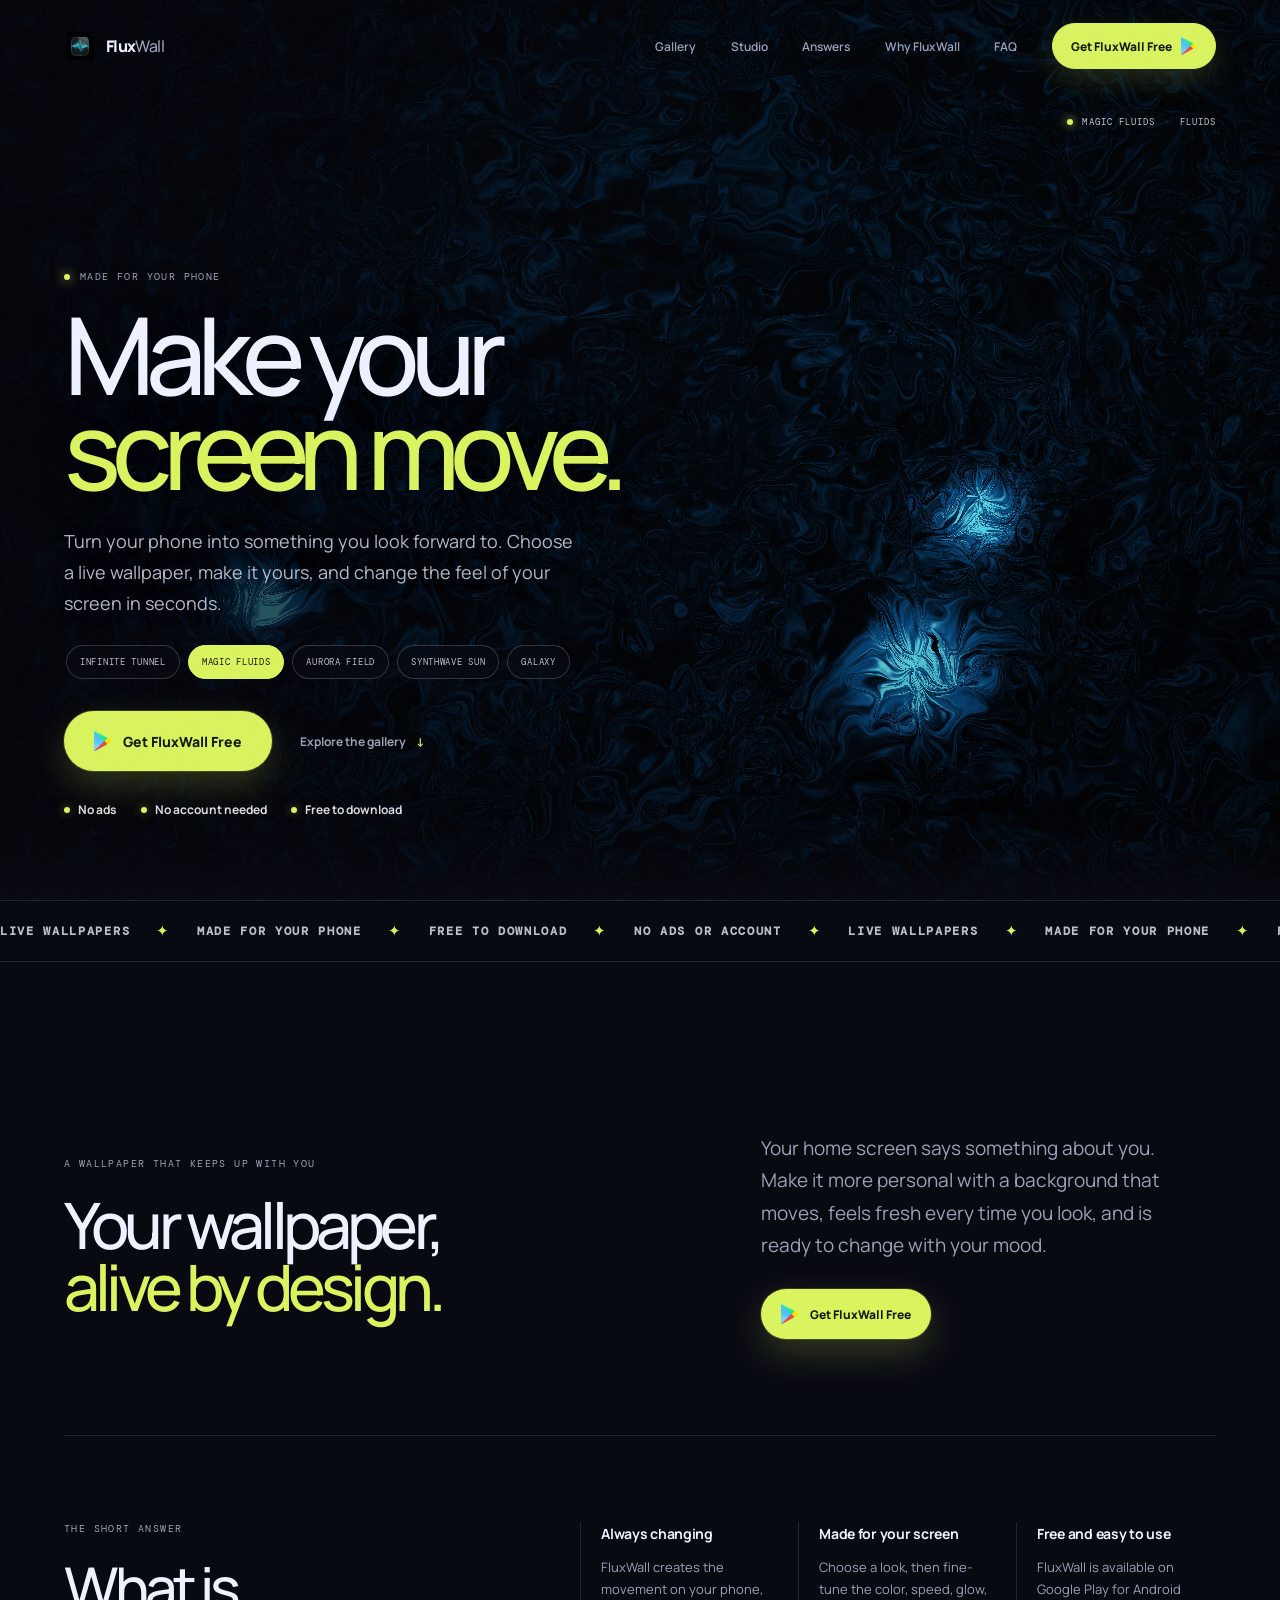
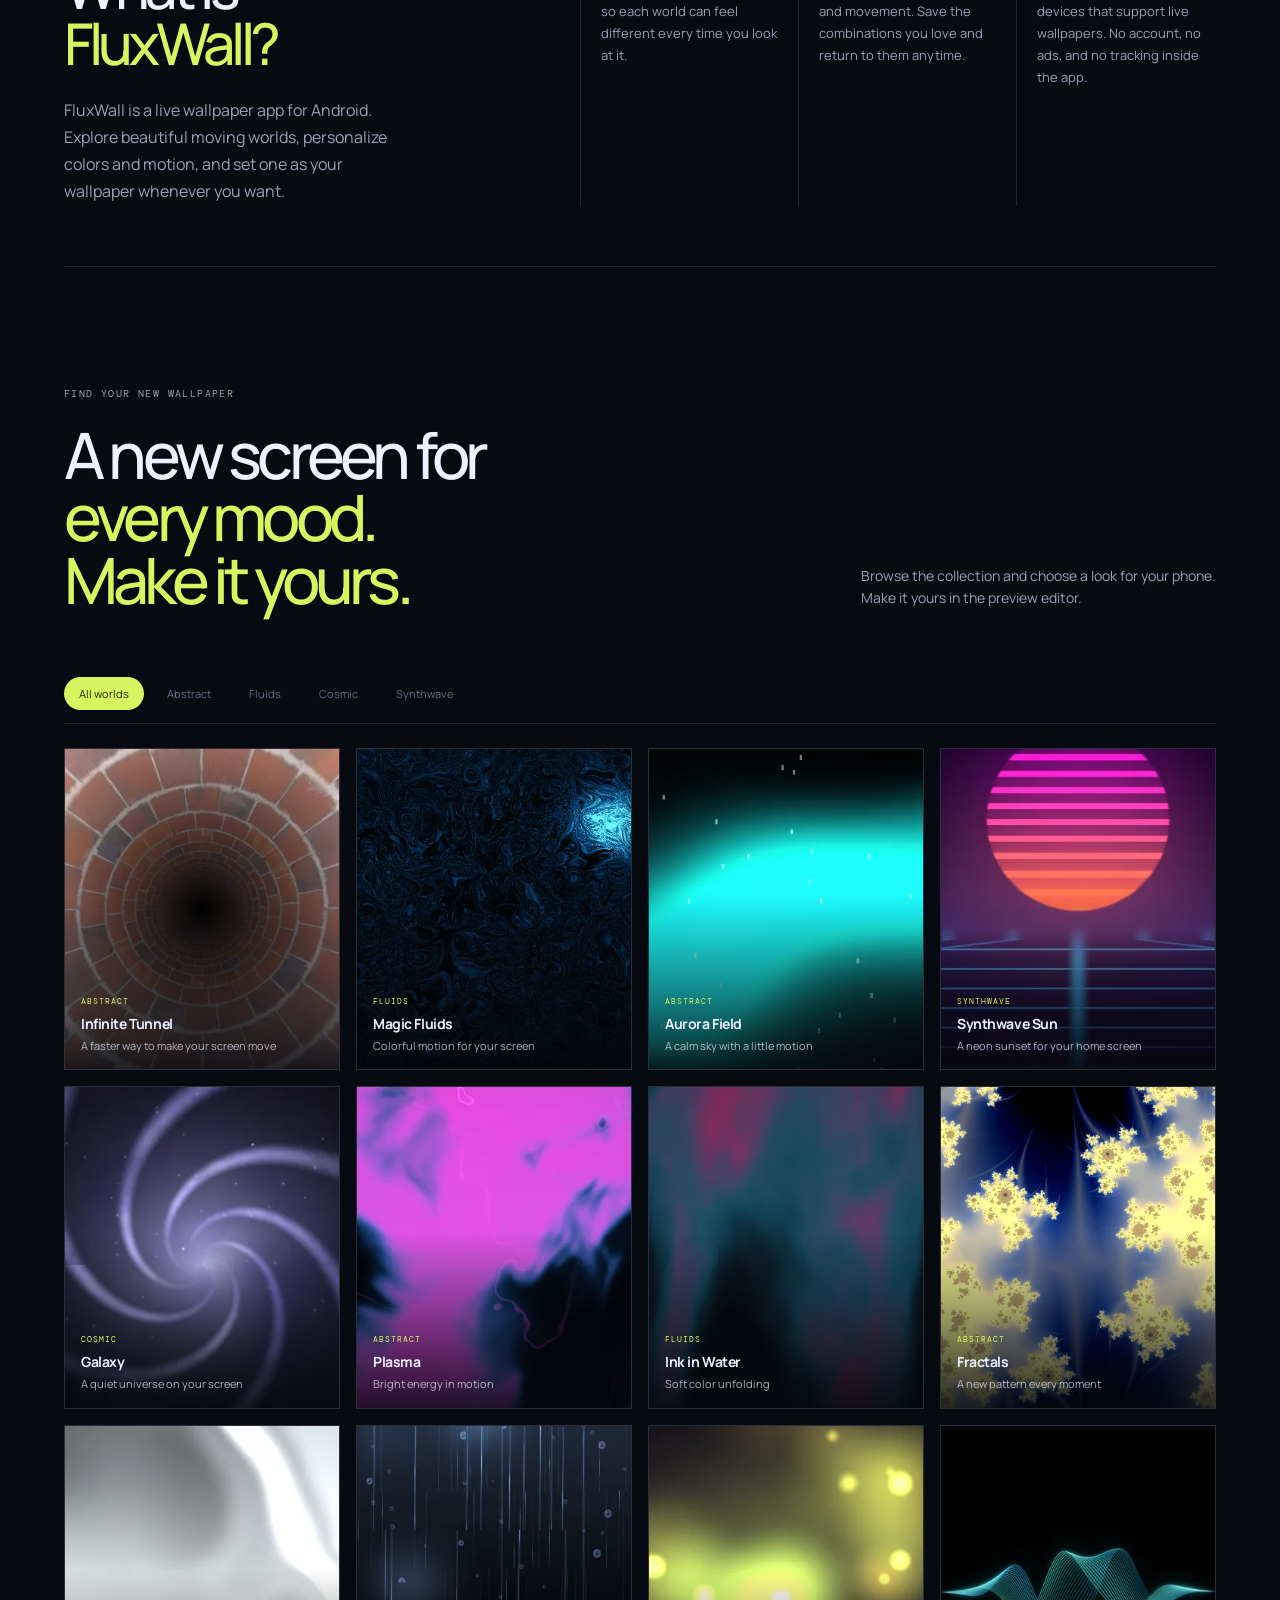
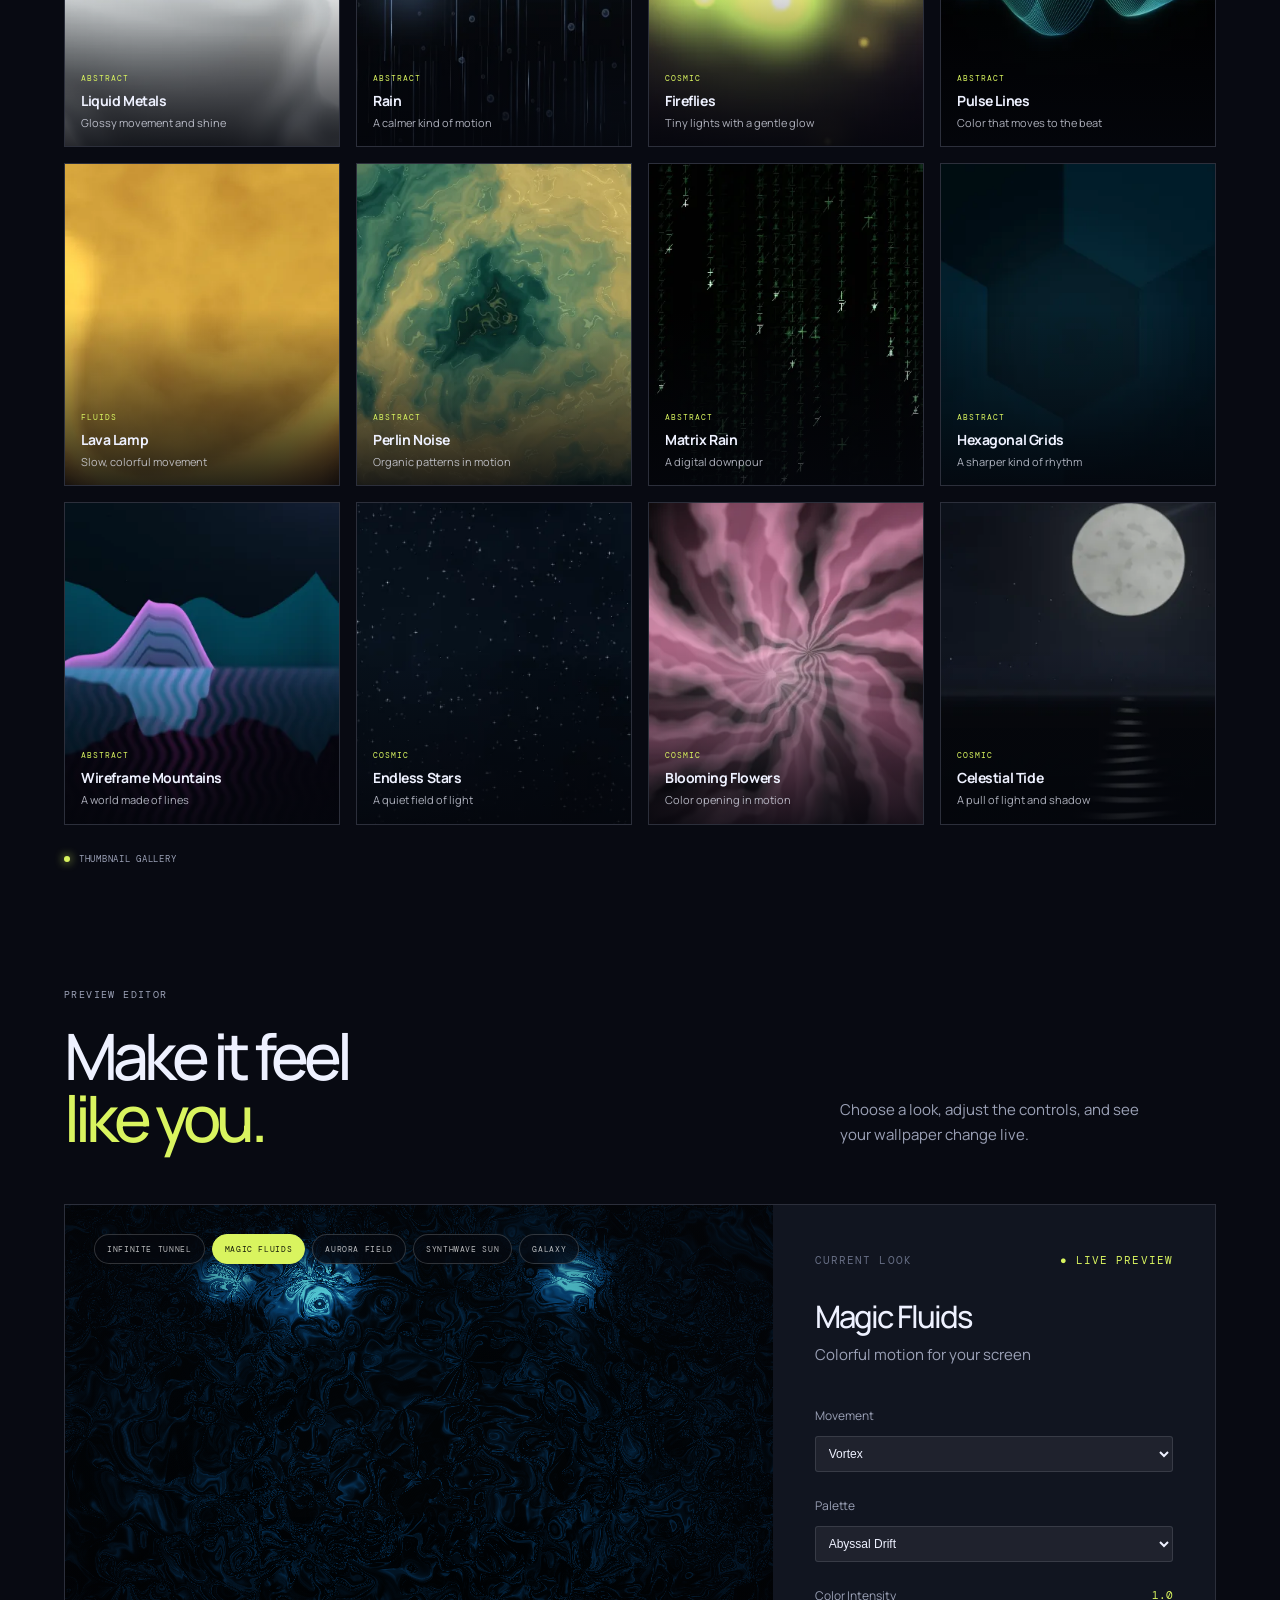
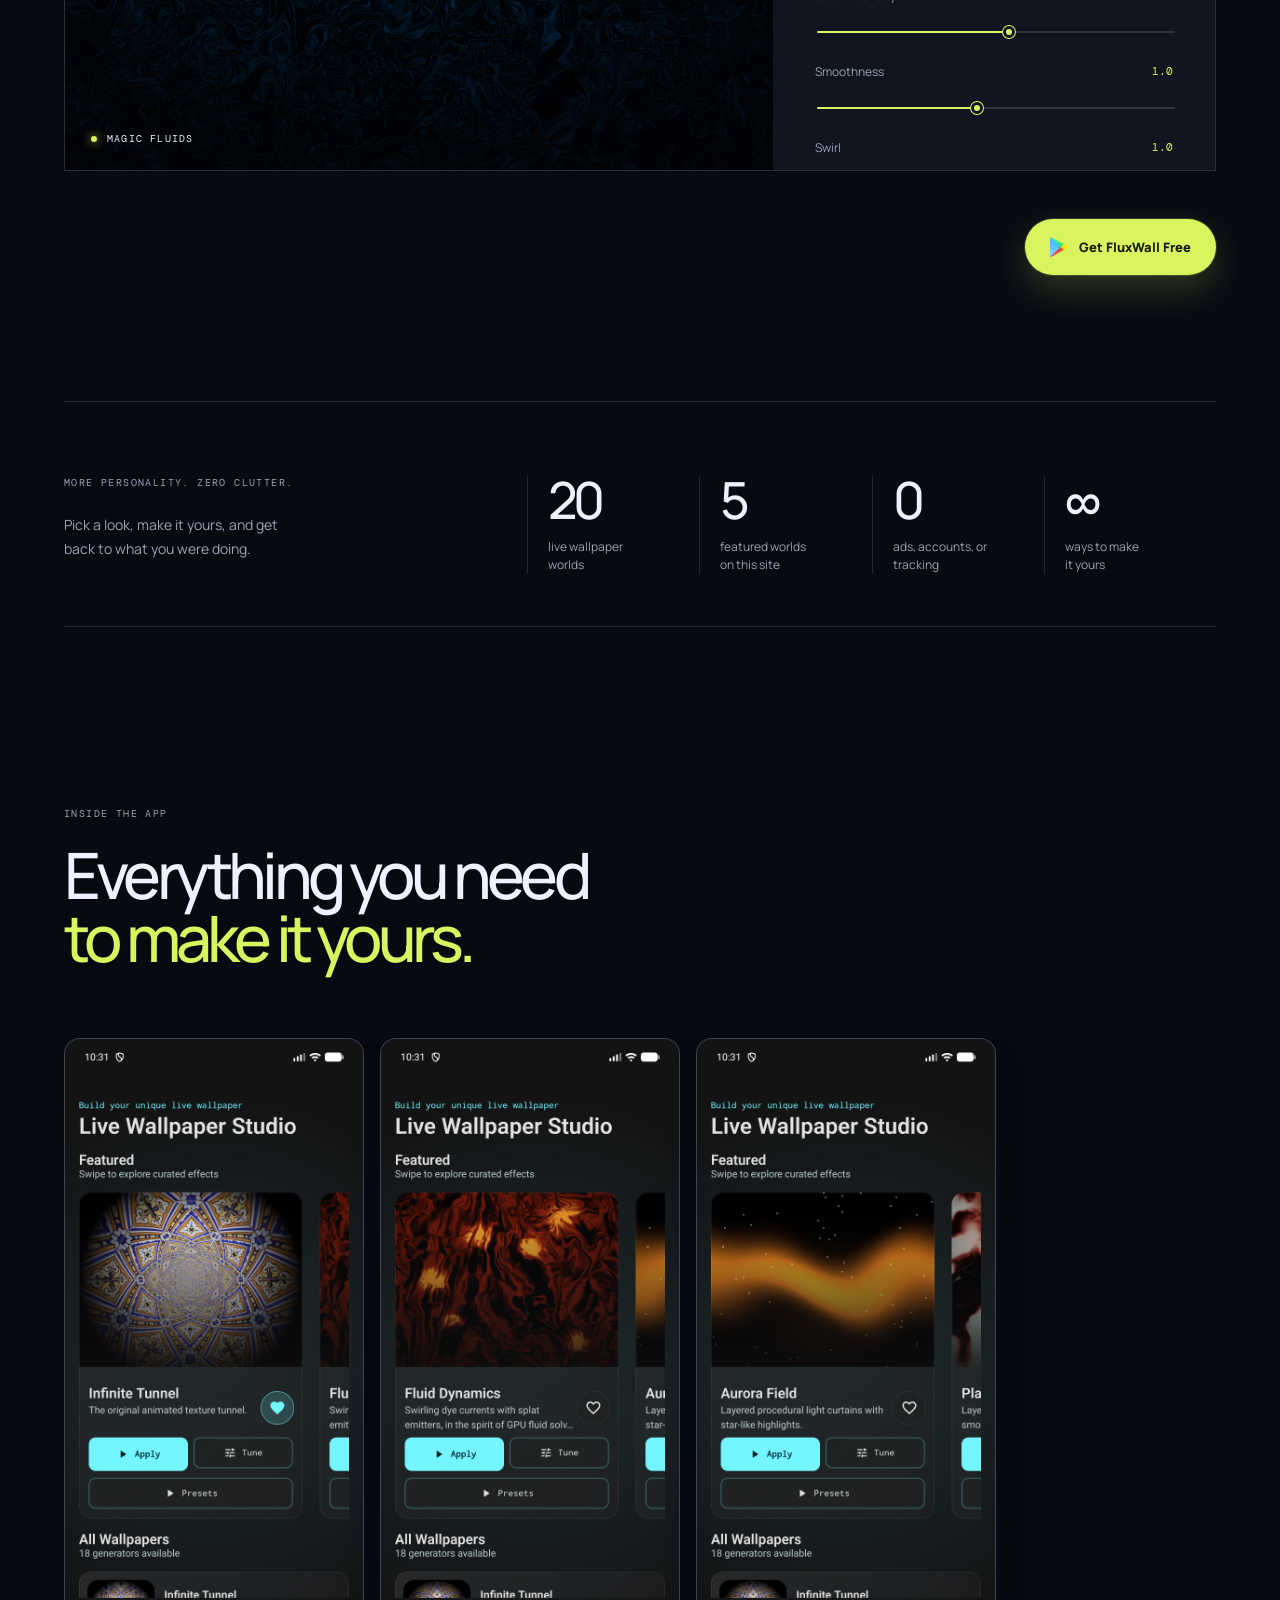
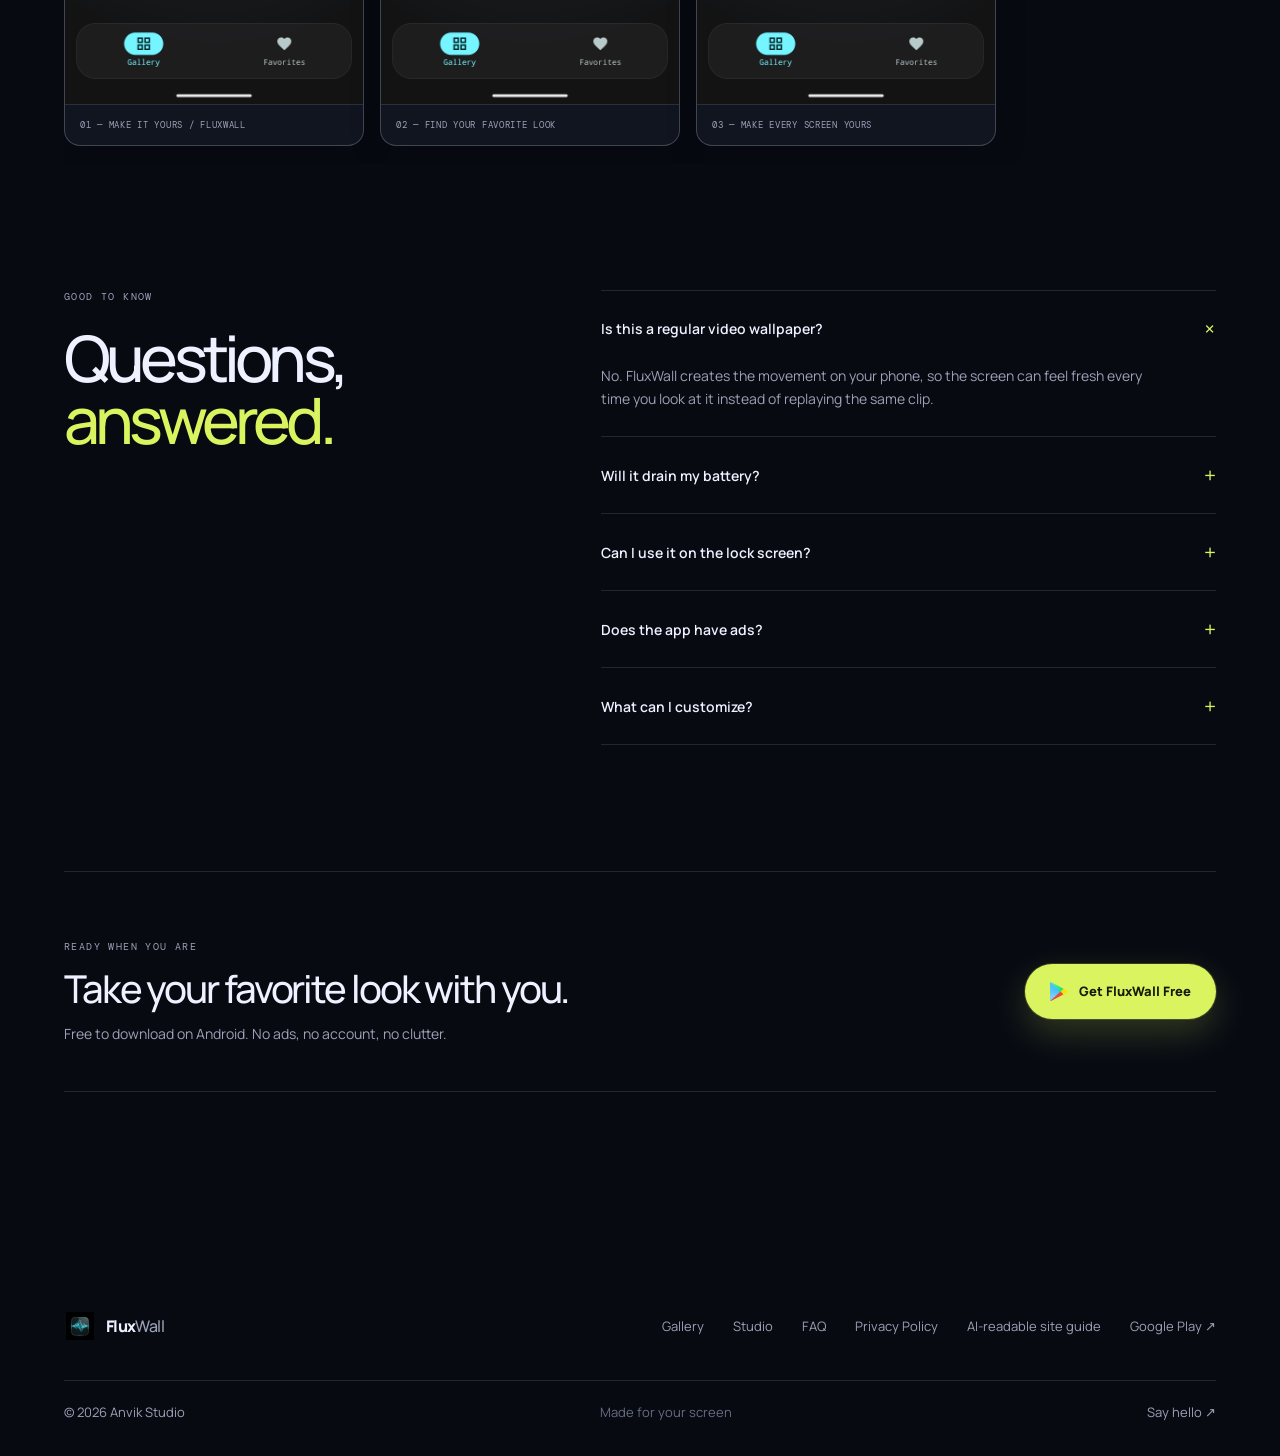
==== commit 55e49abf: "Add privacy policy page required for Google Play Store Co-authored-by: abhishekBansal <1726219+abhis" ====
--- a/index.html
+++ b/index.html
@@ -167,7 +167,7 @@
 
   </main>
 
-  <footer class="footer section-shell"><div class="footer-top"><a class="brand" href="#top"><img class="brand-icon" src="assets/images/fluxwall-icon.png" alt="" /><span>Flux<span class="brand-muted">Wall</span></span></a><div class="footer-links"><a href="#gallery">Gallery</a><a href="#studio">Studio</a><a href="#faq">FAQ</a><a href="https://fluxwall.anvik.studio/llms.txt">AI-readable site guide</a><a href="https://play.google.com/store/apps/details?id=com.rrapps.infinitetunnel" target="_blank" rel="noreferrer">Google Play ↗</a></div></div><div class="footer-bottom"><span>© <span data-year></span> <a href="https://anvik.studio" target="_blank" rel="noreferrer">Anvik Studio</a></span><span>Made for your screen</span><a href="mailto:support@anvik.studio">Say hello ↗</a></div></footer>
+  <footer class="footer section-shell"><div class="footer-top"><a class="brand" href="#top"><img class="brand-icon" src="assets/images/fluxwall-icon.png" alt="" /><span>Flux<span class="brand-muted">Wall</span></span></a><div class="footer-links"><a href="#gallery">Gallery</a><a href="#studio">Studio</a><a href="#faq">FAQ</a><a href="privacy_policy.html">Privacy Policy</a><a href="https://fluxwall.anvik.studio/llms.txt">AI-readable site guide</a><a href="https://play.google.com/store/apps/details?id=com.rrapps.infinitetunnel" target="_blank" rel="noreferrer">Google Play ↗</a></div></div><div class="footer-bottom"><span>© <span data-year></span> <a href="https://anvik.studio" target="_blank" rel="noreferrer">Anvik Studio</a></span><span>Made for your screen</span><a href="mailto:support@anvik.studio">Say hello ↗</a></div></footer>
   <div class="sticky-download"><span>Make your screen yours.</span><a href="https://play.google.com/store/apps/details?id=com.rrapps.infinitetunnel" target="_blank" rel="noreferrer"><img class="google-play-icon" src="assets/images/google-play-icon.png" alt="" /> Get FluxWall Free</a></div>
   <script type="module" src="js/app.js"></script>
 </body>
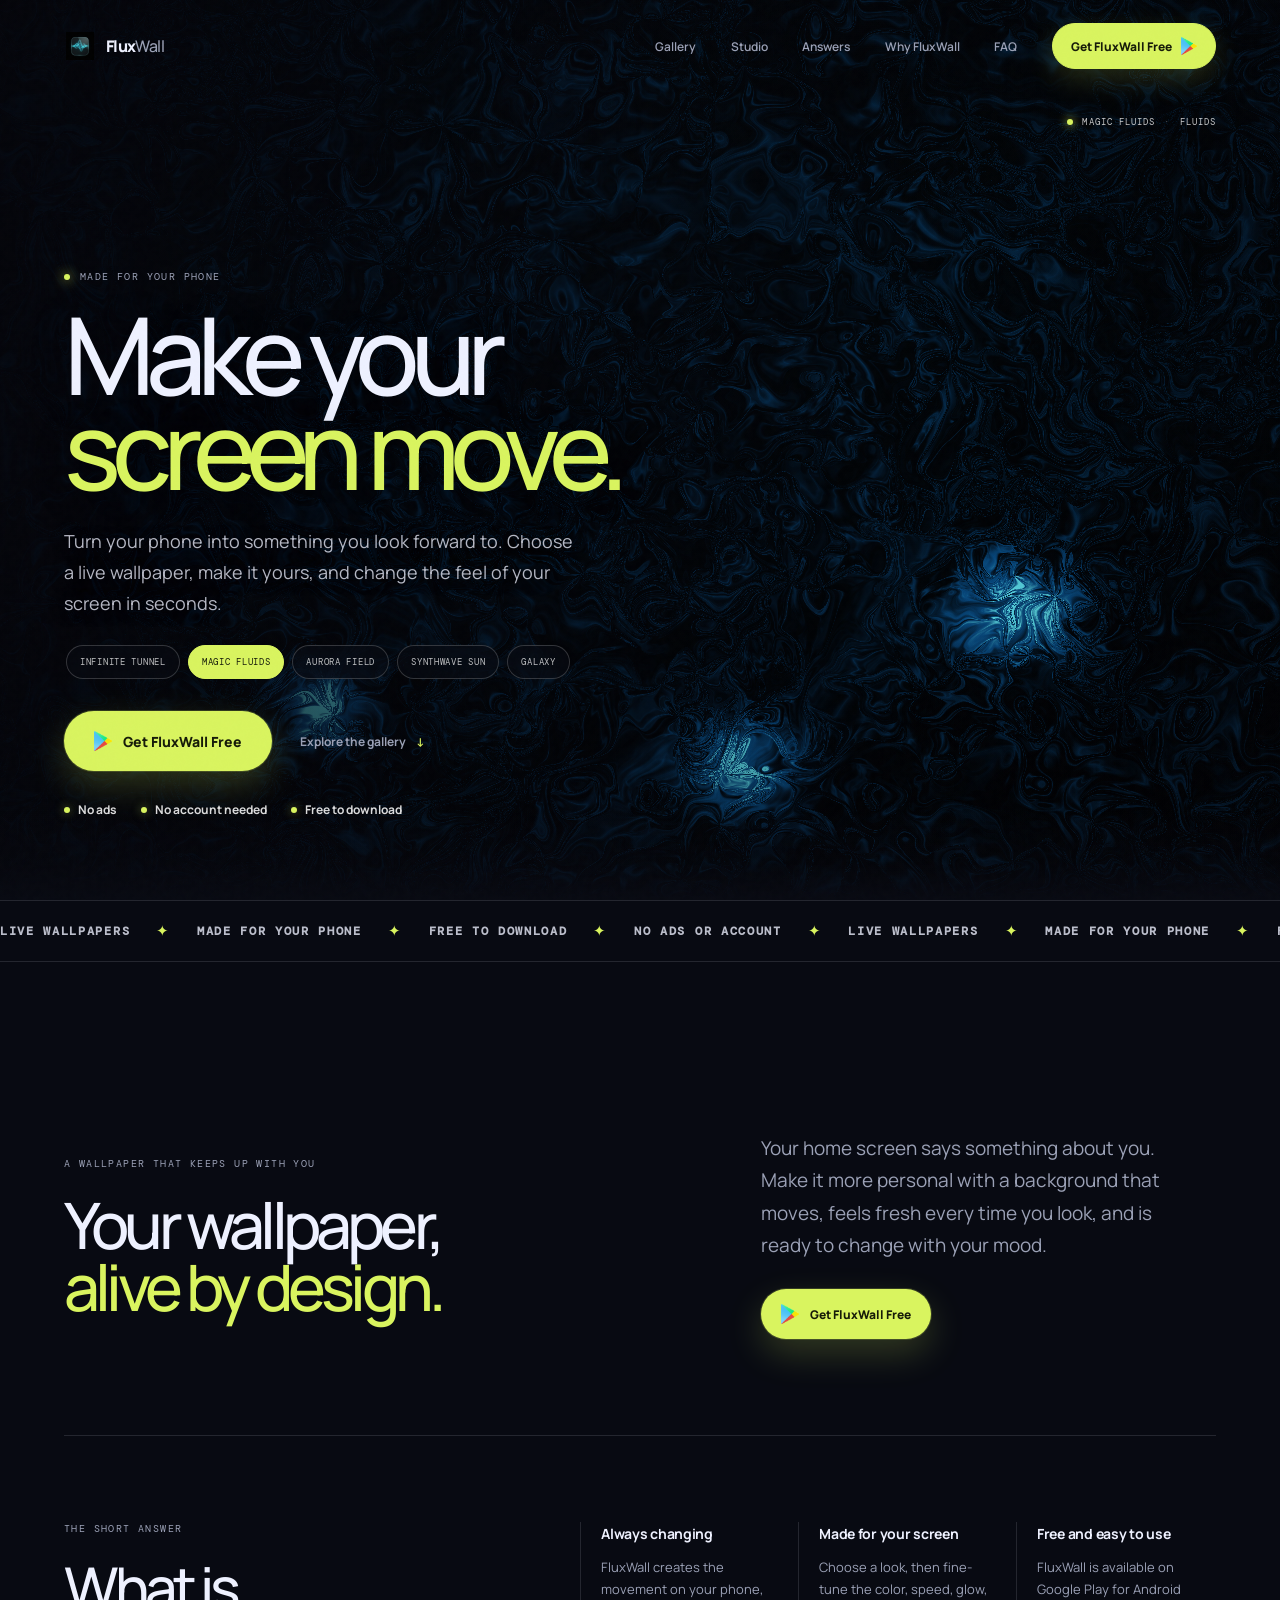
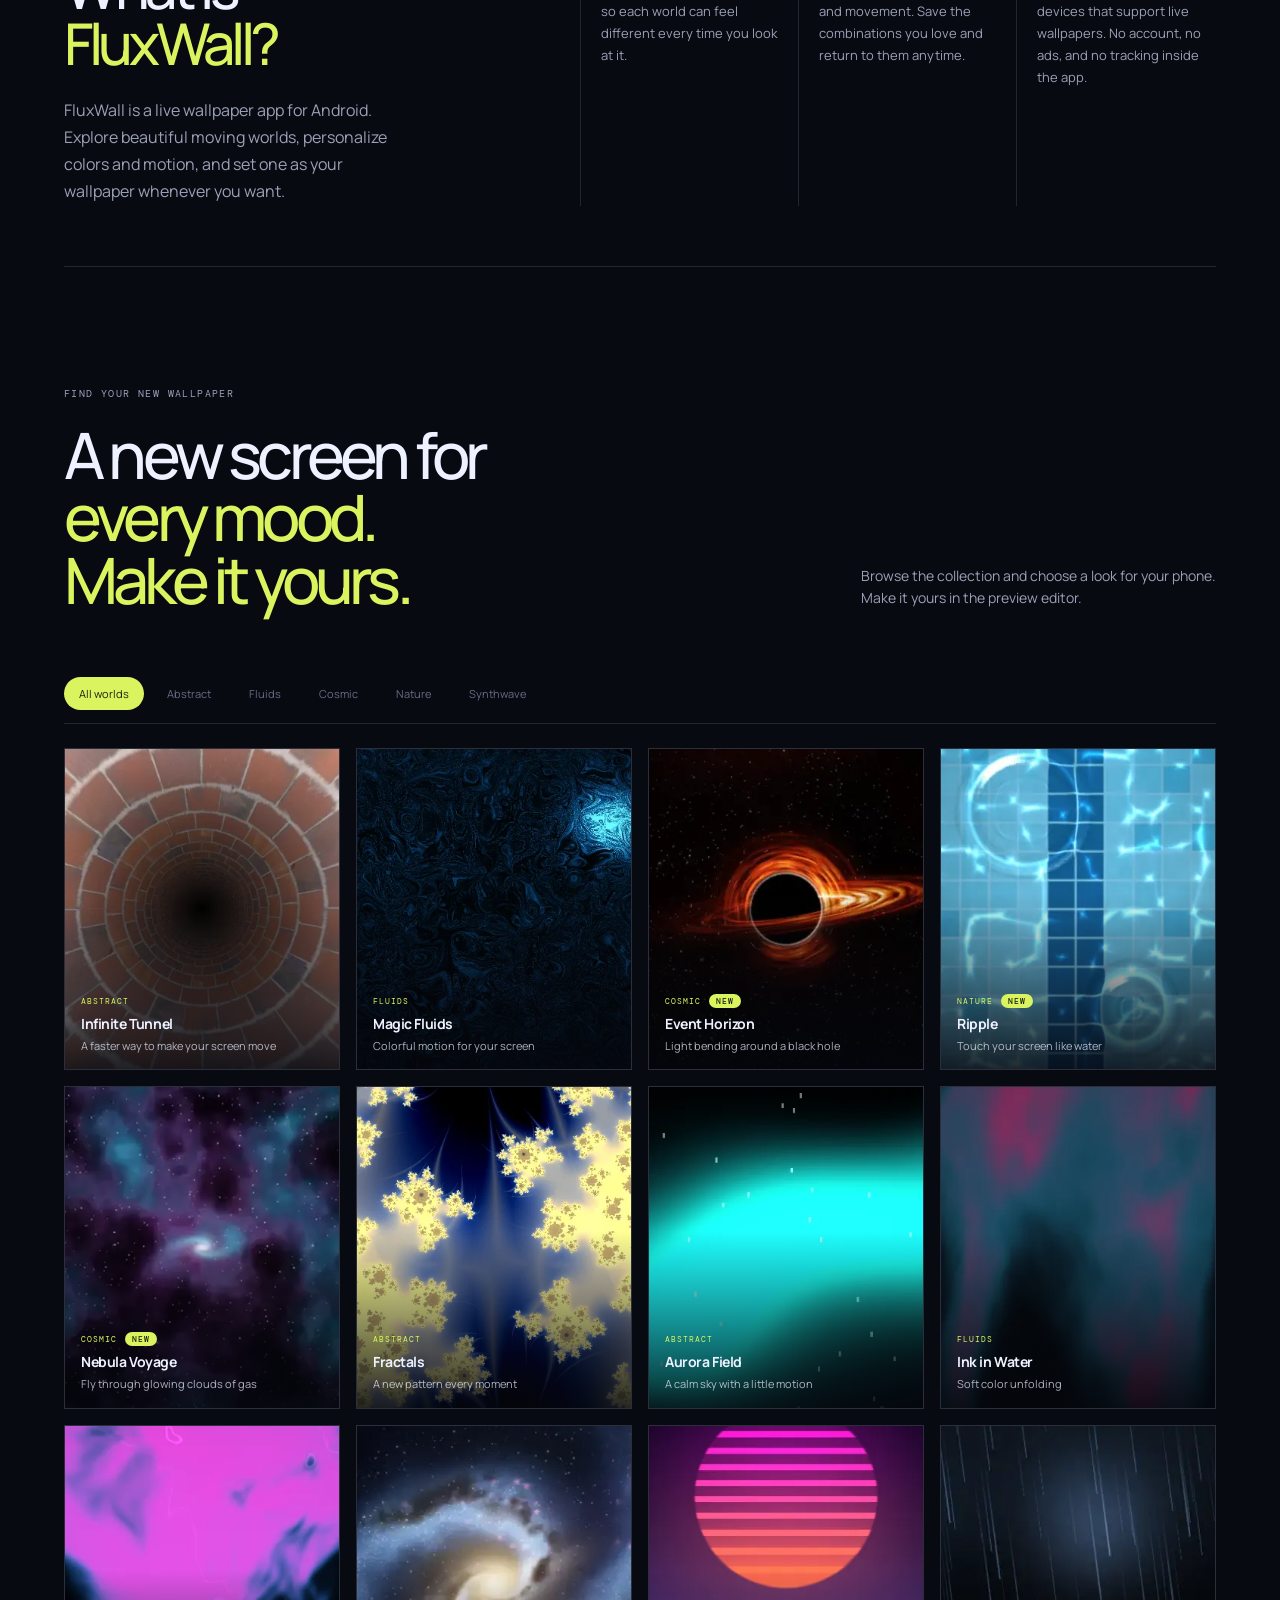
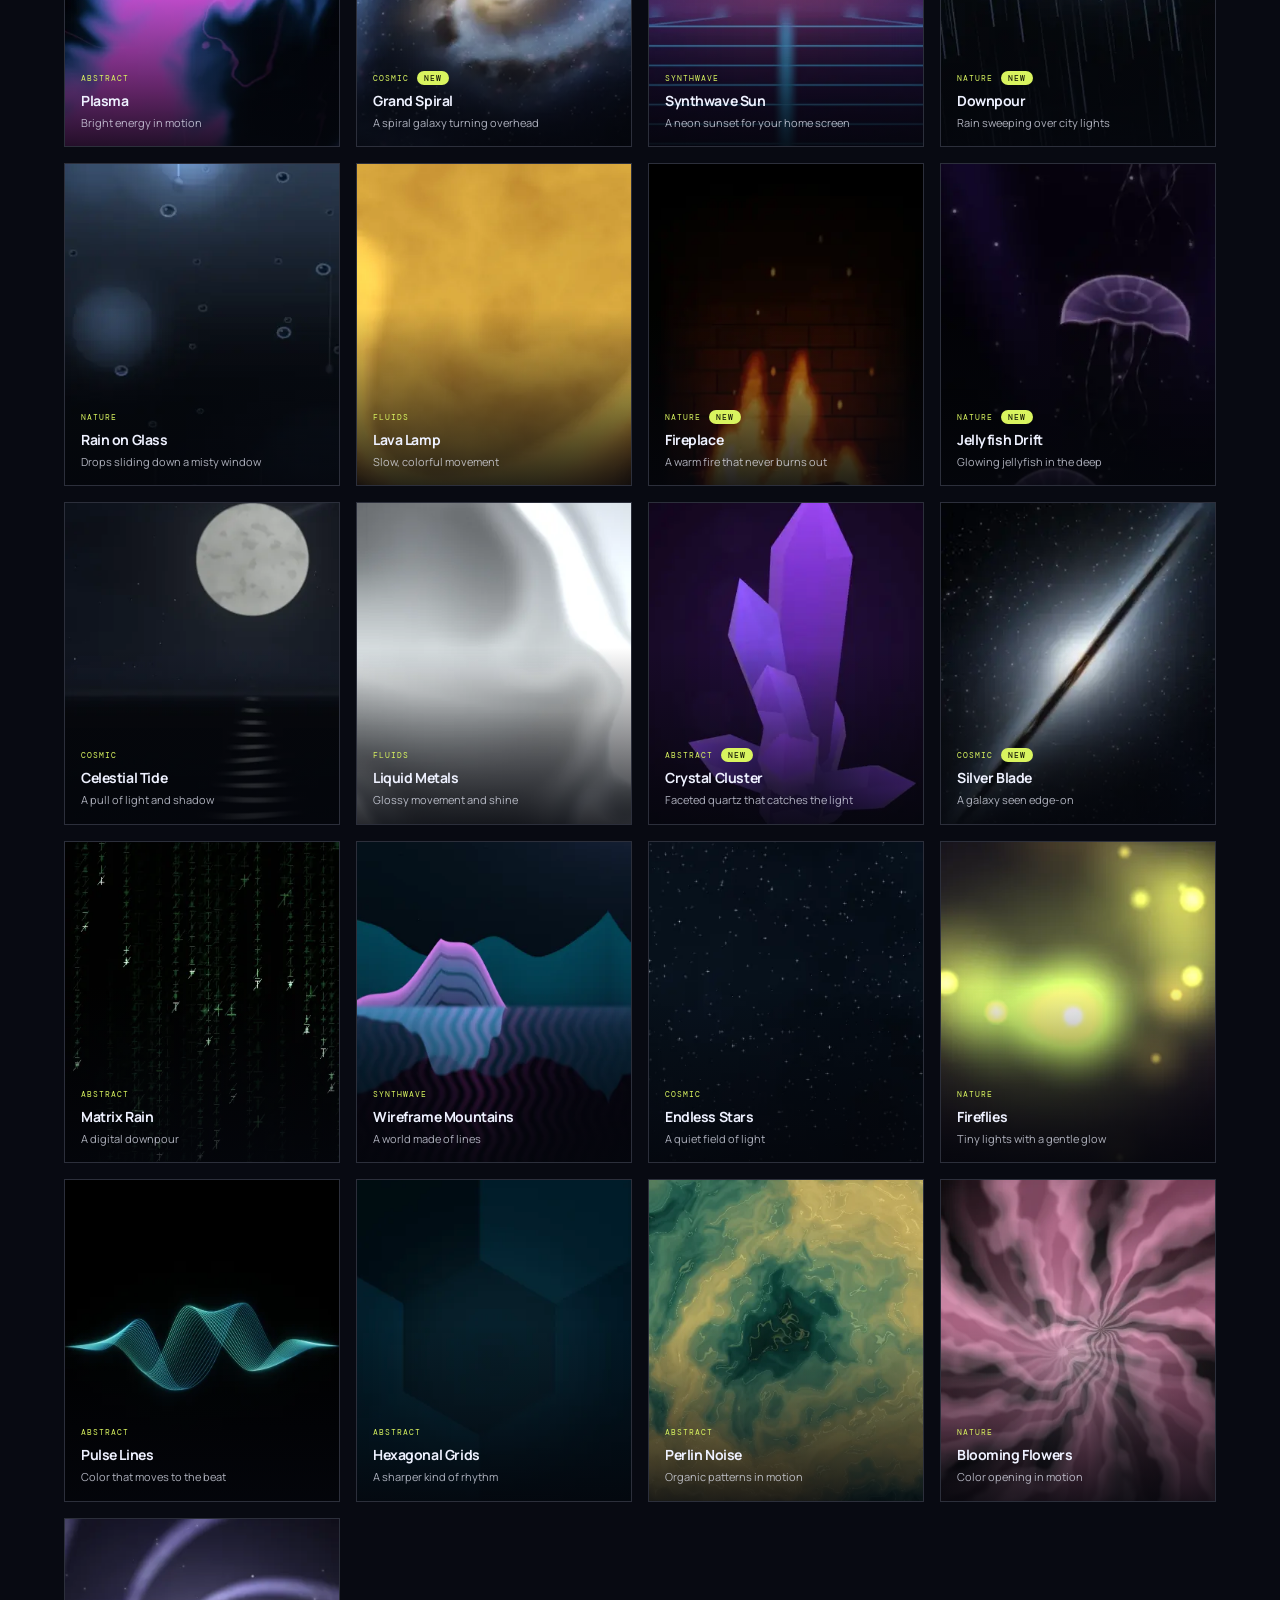
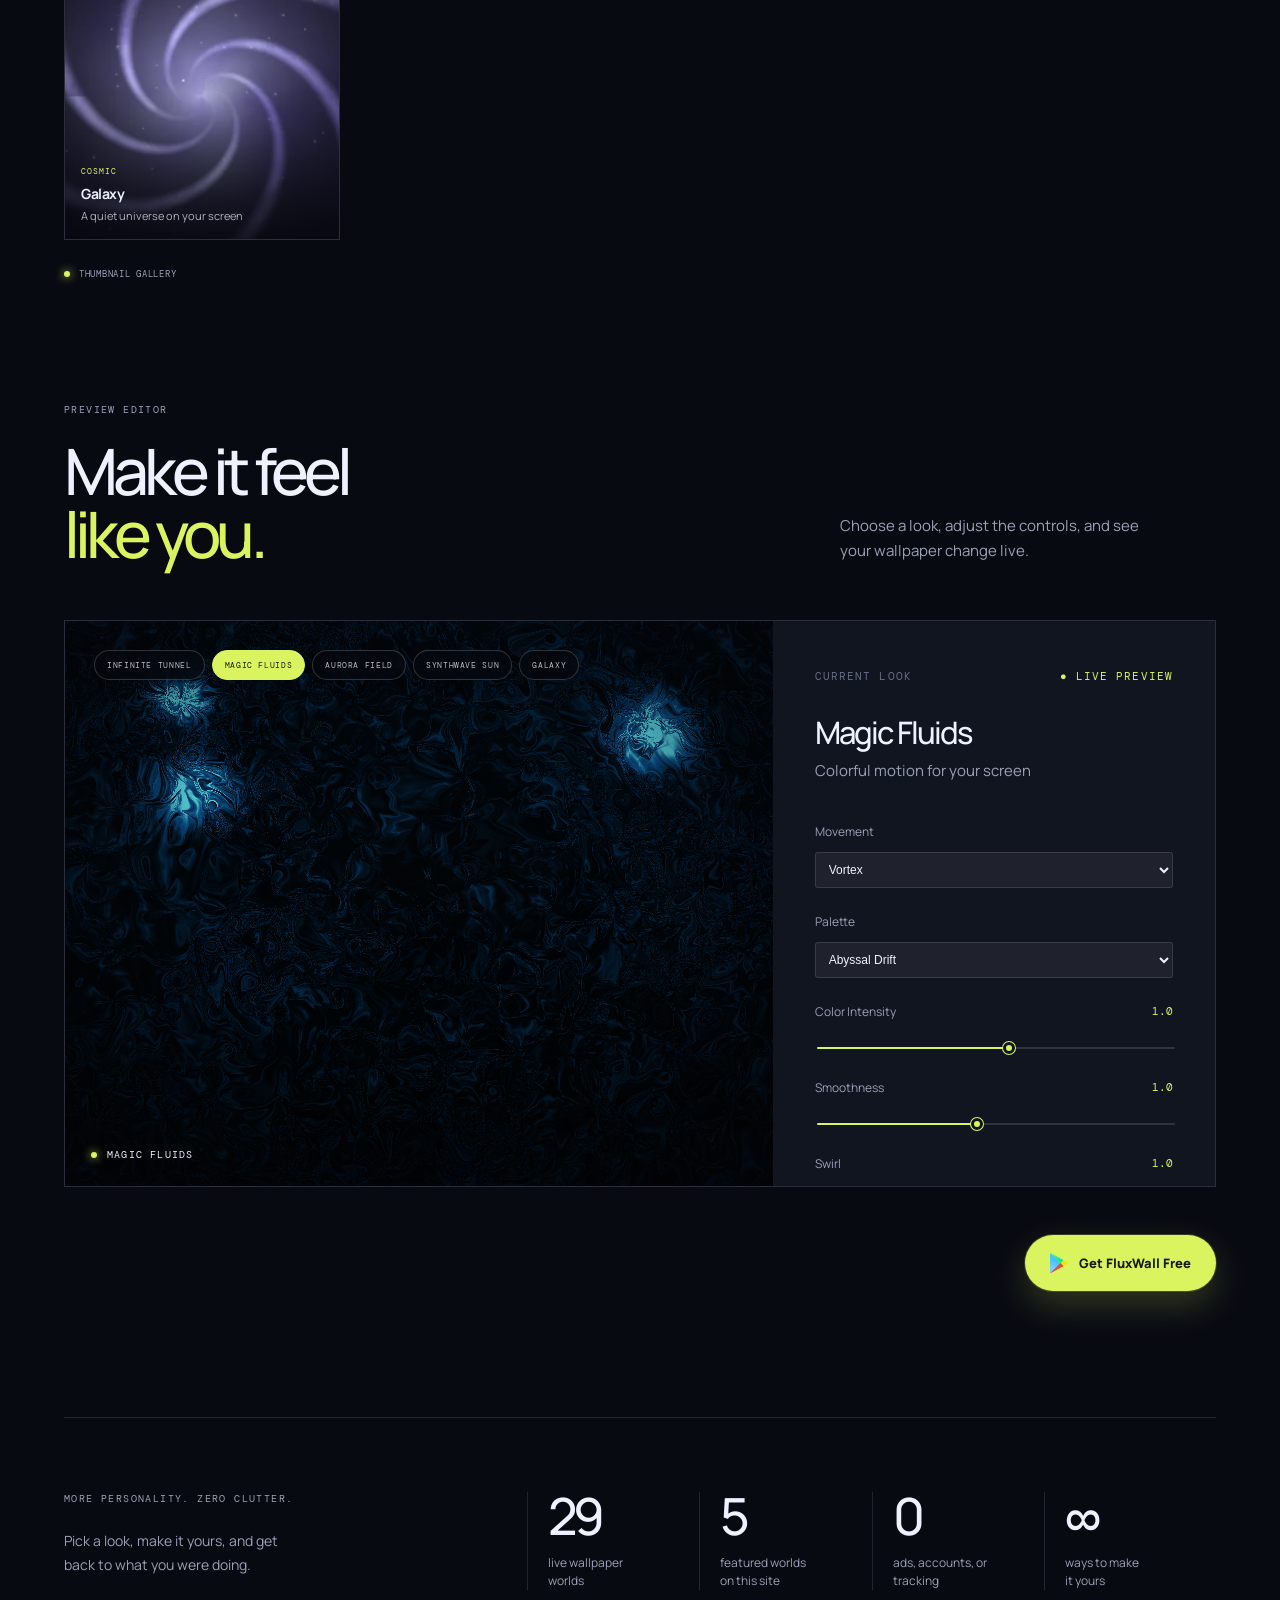
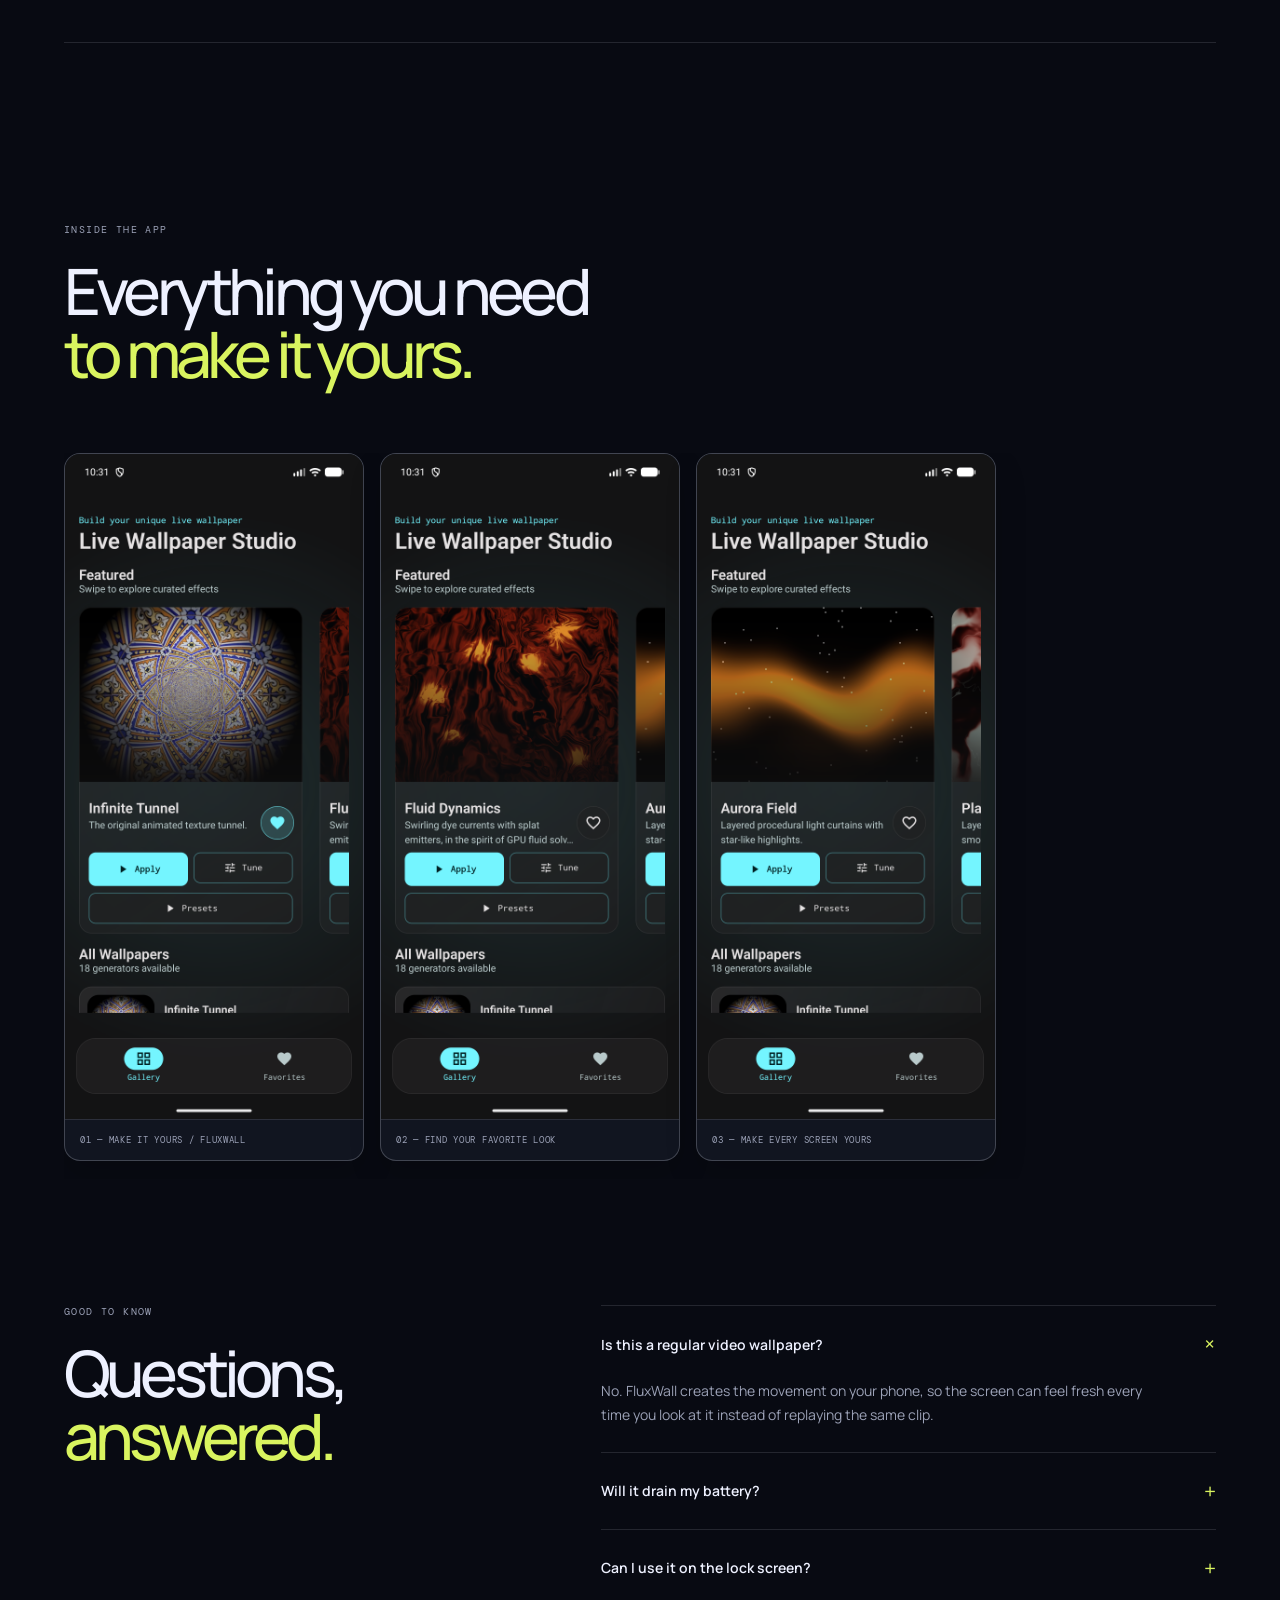
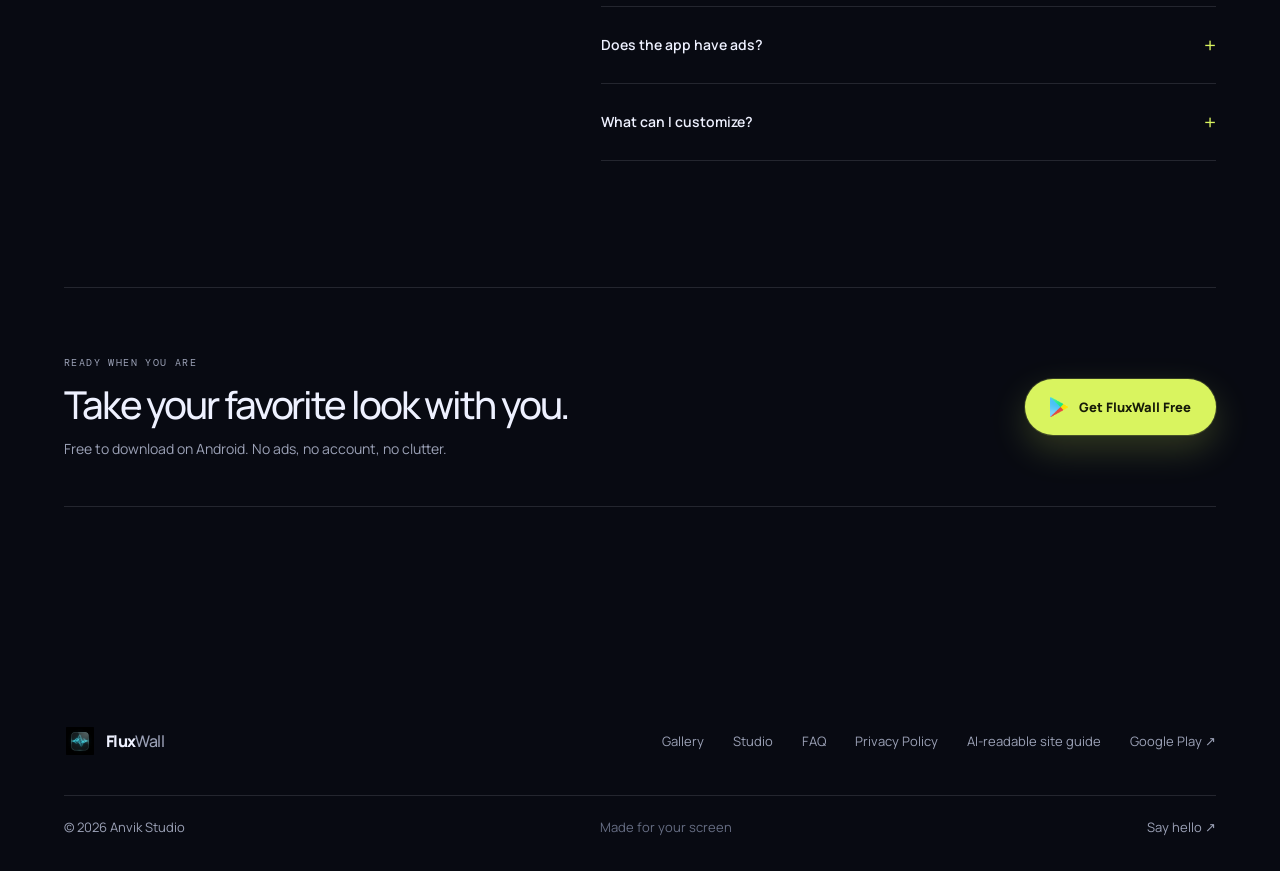
==== commit fca38d2a: "+ add nine new wallpapers, Nature filter and app gallery order Co-Authored-By: Claude Opus 5.5 <nore" ====
--- a/index.html
+++ b/index.html
@@ -140,9 +140,9 @@
 
     <section class="gallery section-shell" id="gallery">
       <div class="section-heading gallery-heading"><div><p class="eyebrow">Find your new wallpaper</p><h2>A new screen for<br><span>every mood.</span><br><em>Make it yours.</em></h2></div><p class="section-note">Browse the collection and choose a look for your phone.<br>Make it yours in the preview editor.</p></div>
-      <div class="filter-row" role="tablist" aria-label="Effect categories"><button class="filter-button is-active" data-filter="all" role="tab">All worlds</button><button class="filter-button" data-filter="abstract" role="tab">Abstract</button><button class="filter-button" data-filter="fluids" role="tab">Fluids</button><button class="filter-button" data-filter="cosmic" role="tab">Cosmic</button><button class="filter-button" data-filter="synthwave" role="tab">Synthwave</button></div>
+      <div class="filter-row" role="tablist" aria-label="Effect categories"><button class="filter-button is-active" data-filter="all" role="tab">All worlds</button><button class="filter-button" data-filter="abstract" role="tab">Abstract</button><button class="filter-button" data-filter="fluids" role="tab">Fluids</button><button class="filter-button" data-filter="cosmic" role="tab">Cosmic</button><button class="filter-button" data-filter="nature" role="tab">Nature</button><button class="filter-button" data-filter="synthwave" role="tab">Synthwave</button></div>
       <div class="effect-grid" data-effect-grid></div>
-      <noscript><p>Browse all 20 FluxWall live wallpaper worlds. Enable JavaScript to view the thumbnail collection and filter by mood.</p></noscript>
+      <noscript><p>Browse all 29 FluxWall live wallpaper worlds, including Event Horizon, Ripple, Nebula Voyage, Grand Spiral, Downpour, Rain on Glass, Fireplace, Jellyfish Drift, Crystal Cluster and Silver Blade. Enable JavaScript to view the thumbnail collection and filter by mood.</p></noscript>
       <div class="gallery-footer"><span><i class="live-pulse"></i> Thumbnail gallery</span></div>
     </section>
 
@@ -157,7 +157,7 @@
       <div class="preview-cta"><a class="button button-primary" href="https://play.google.com/store/apps/details?id=com.rrapps.infinitetunnel" target="_blank" rel="noreferrer"><img class="google-play-icon" src="assets/images/google-play-icon.png" alt="" /> Get FluxWall Free</a></div>
     </section>
 
-    <section class="numbers section-shell"><div class="numbers-intro"><p class="eyebrow">More personality. Zero clutter.</p><p>Pick a look, make it yours, and get back to what you were doing.</p></div><div class="number-grid"><div><strong>20</strong><span>live wallpaper<br>worlds</span></div><div><strong>5</strong><span>featured worlds<br>on this site</span></div><div><strong>0</strong><span>ads, accounts, or<br>tracking</span></div><div><strong>∞</strong><span>ways to make<br>it yours</span></div></div></section>
+    <section class="numbers section-shell"><div class="numbers-intro"><p class="eyebrow">More personality. Zero clutter.</p><p>Pick a look, make it yours, and get back to what you were doing.</p></div><div class="number-grid"><div><strong>29</strong><span>live wallpaper<br>worlds</span></div><div><strong>5</strong><span>featured worlds<br>on this site</span></div><div><strong>0</strong><span>ads, accounts, or<br>tracking</span></div><div><strong>∞</strong><span>ways to make<br>it yours</span></div></div></section>
 
     <section class="screen-tour section-shell"><div class="section-heading"><p class="eyebrow">Inside the app</p><h2>Everything you need<br><span>to make it yours.</span></h2></div><div class="tour-layout" aria-label="FluxWall app screenshots" tabindex="0"><figure class="tour-shot"><img src="assets/images/01_studio_featured_tunnel.png" alt="FluxWall live wallpaper studio" loading="lazy"><figcaption>01 — Make it yours / FluxWall</figcaption></figure><figure class="tour-shot"><img src="assets/images/02_featured_fluid_dynamics.png" alt="Magic Fluids live wallpaper studio" loading="lazy"><figcaption>02 — Find your favorite look</figcaption></figure><figure class="tour-shot"><img src="assets/images/03_featured_aurora_field.png" alt="Aurora Field live wallpaper studio" loading="lazy"><figcaption>03 — Make every screen yours</figcaption></figure></div></section>
 
--- a/css/site.css
+++ b/css/site.css
@@ -122,6 +122,7 @@
 .effect-info h3 { font-size: 14px; letter-spacing: -.03em; margin: 0 0 5px; }
 .effect-info p { color: rgba(238,241,255,.72); font-size: 11px; line-height: 1.4; margin: 0; }
 .effect-category { color: var(--lime); font-family: var(--mono); font-size: 8px; letter-spacing: .12em; margin-bottom: 8px; text-transform: uppercase; }
+.effect-new { background: var(--lime); border-radius: 99px; color: #1b210a; font-weight: 500; margin-left: 8px; padding: 2px 7px; }
 .gallery-footer { align-items: center; color: var(--muted); display: flex; font-family: var(--mono); font-size: 9px; justify-content: space-between; letter-spacing: .08em; padding-top: 28px; text-transform: uppercase; }
 .gallery-footer span { align-items: center; display: flex; gap: 9px; }
 .gallery-footer .text-link { font-family: var(--sans); letter-spacing: 0; text-transform: none; }
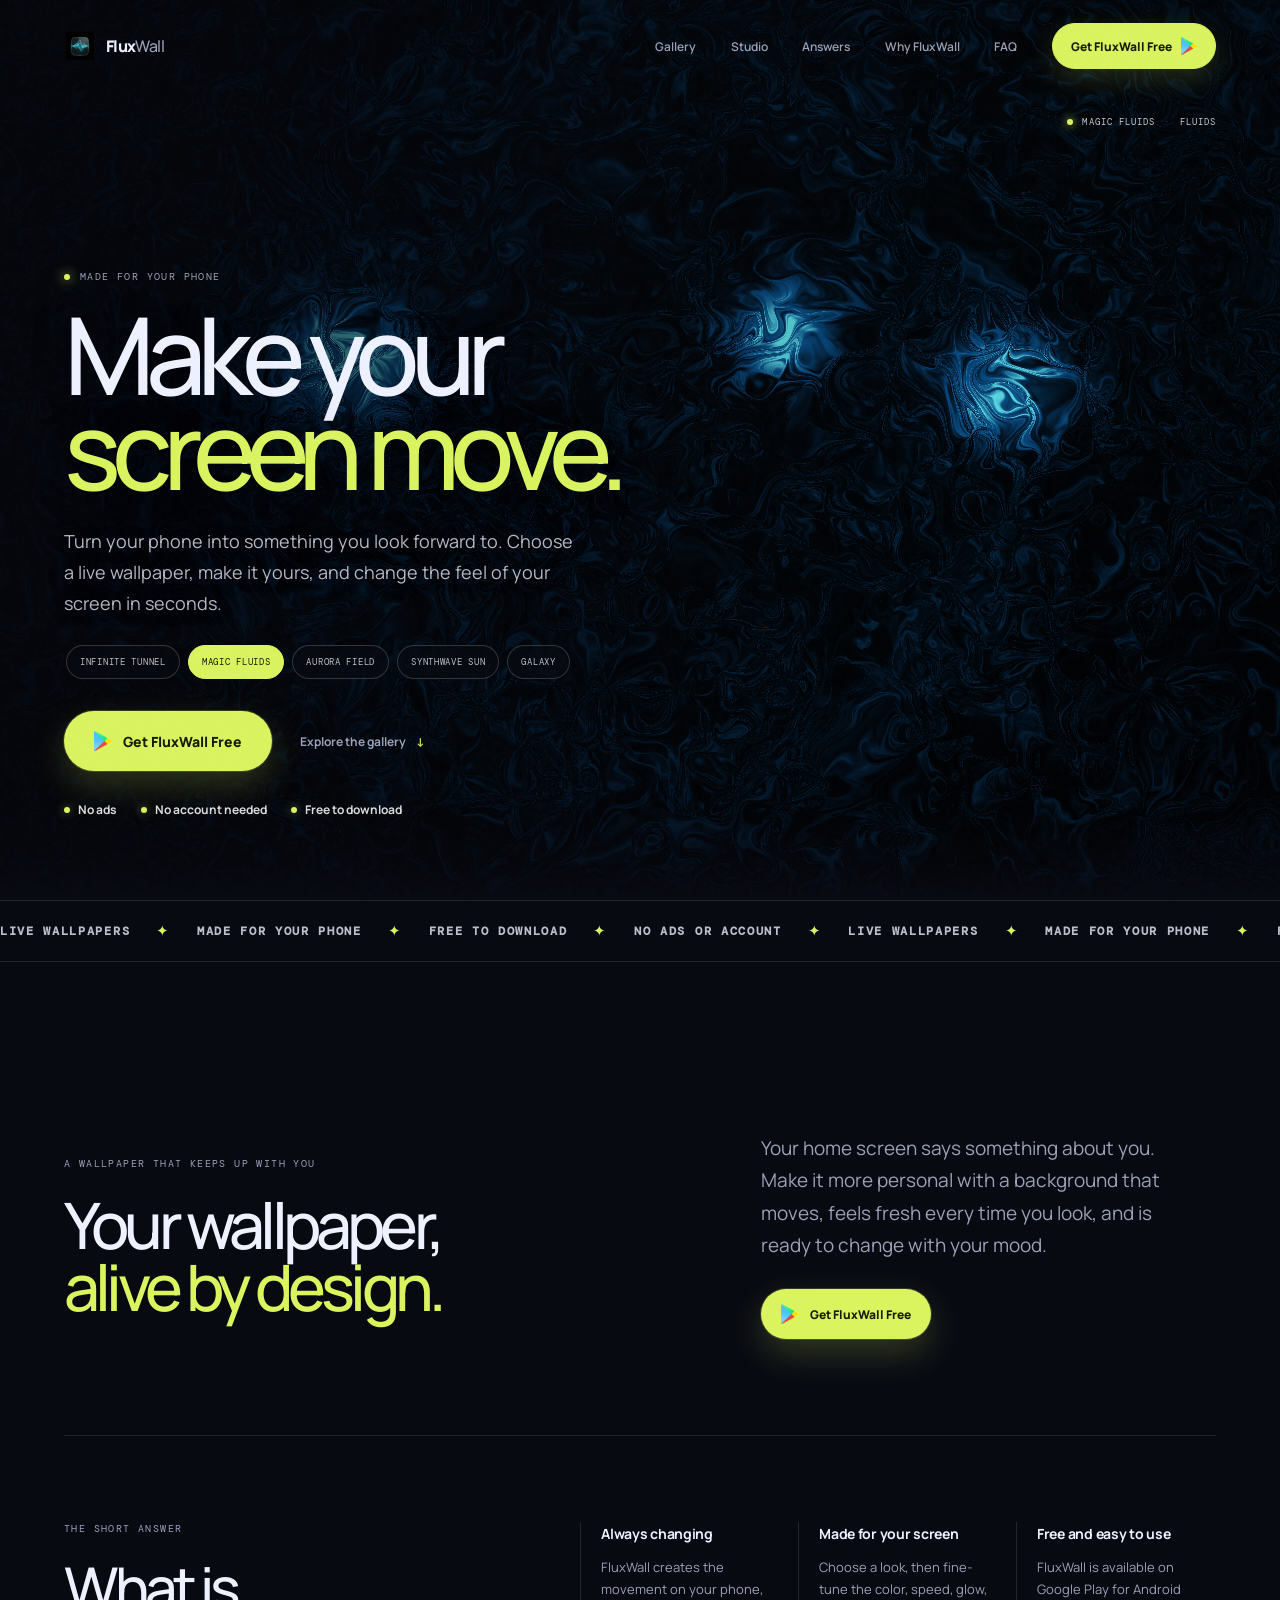
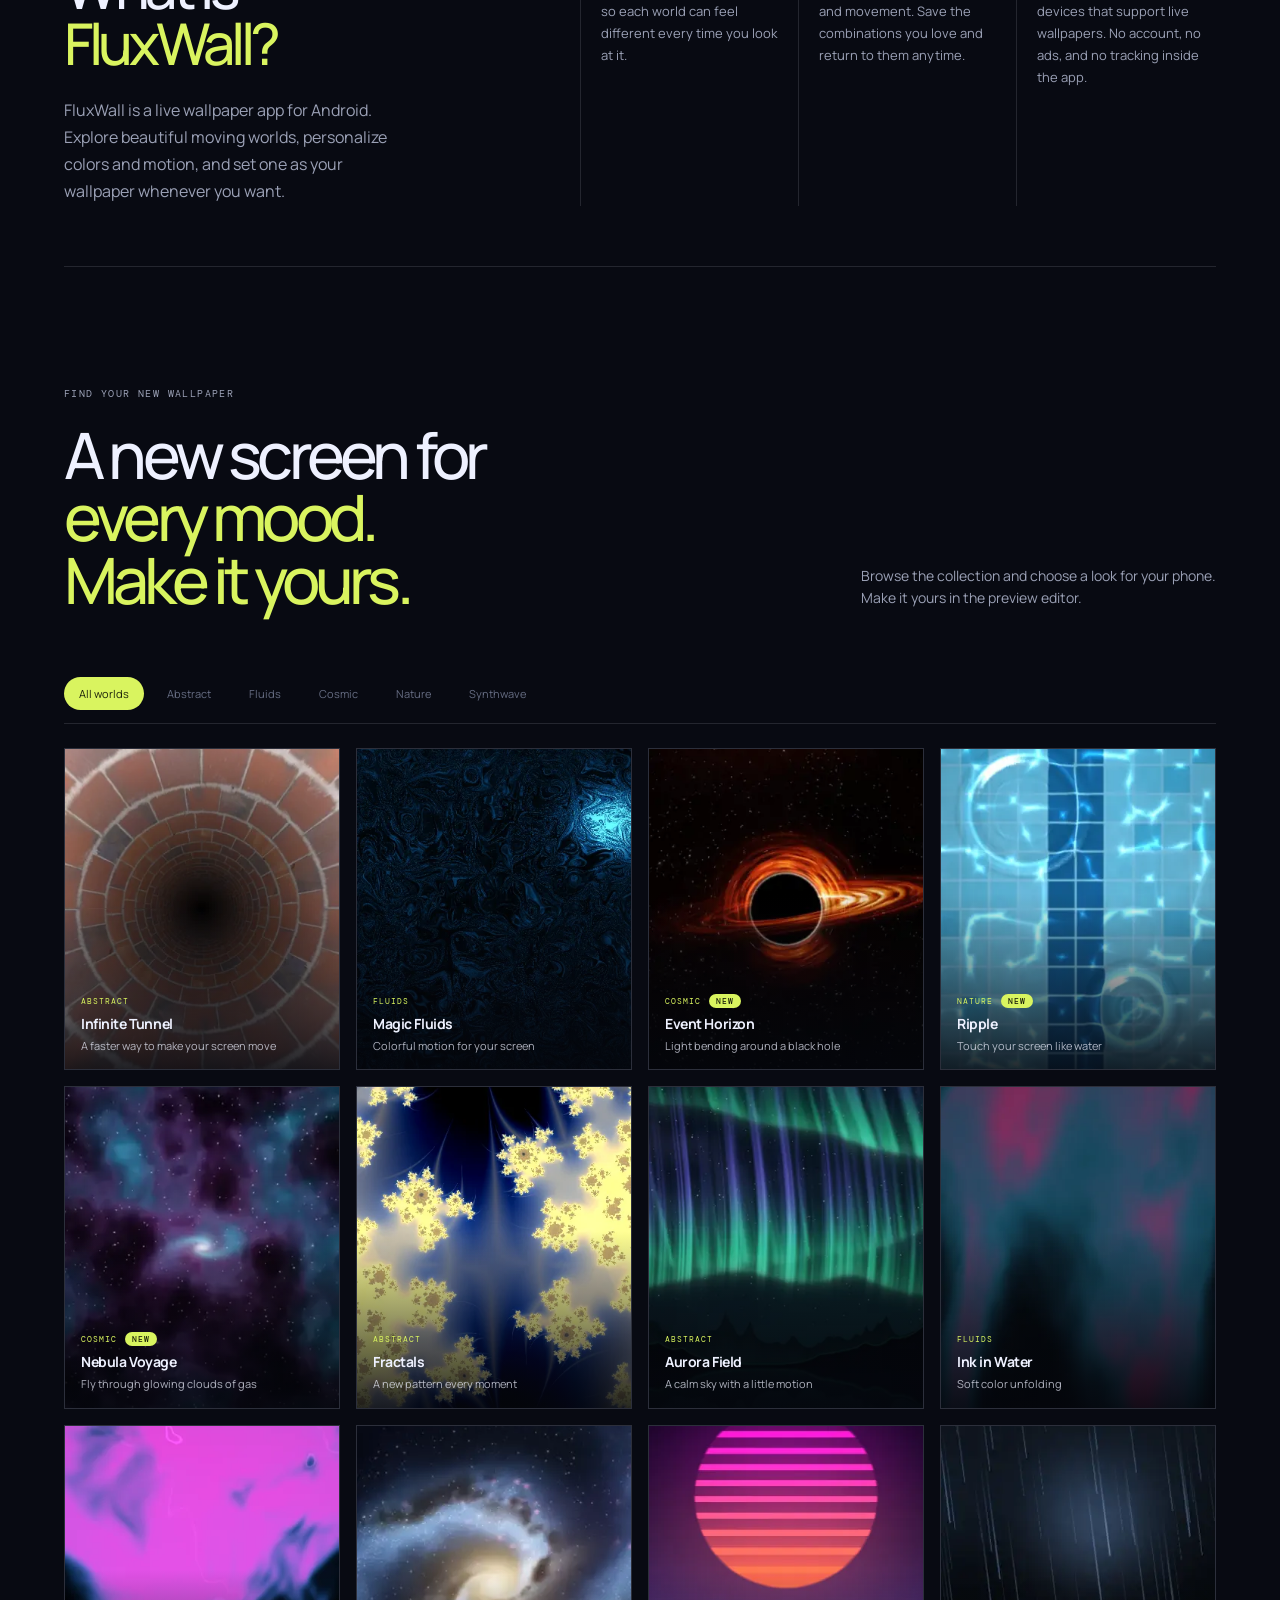
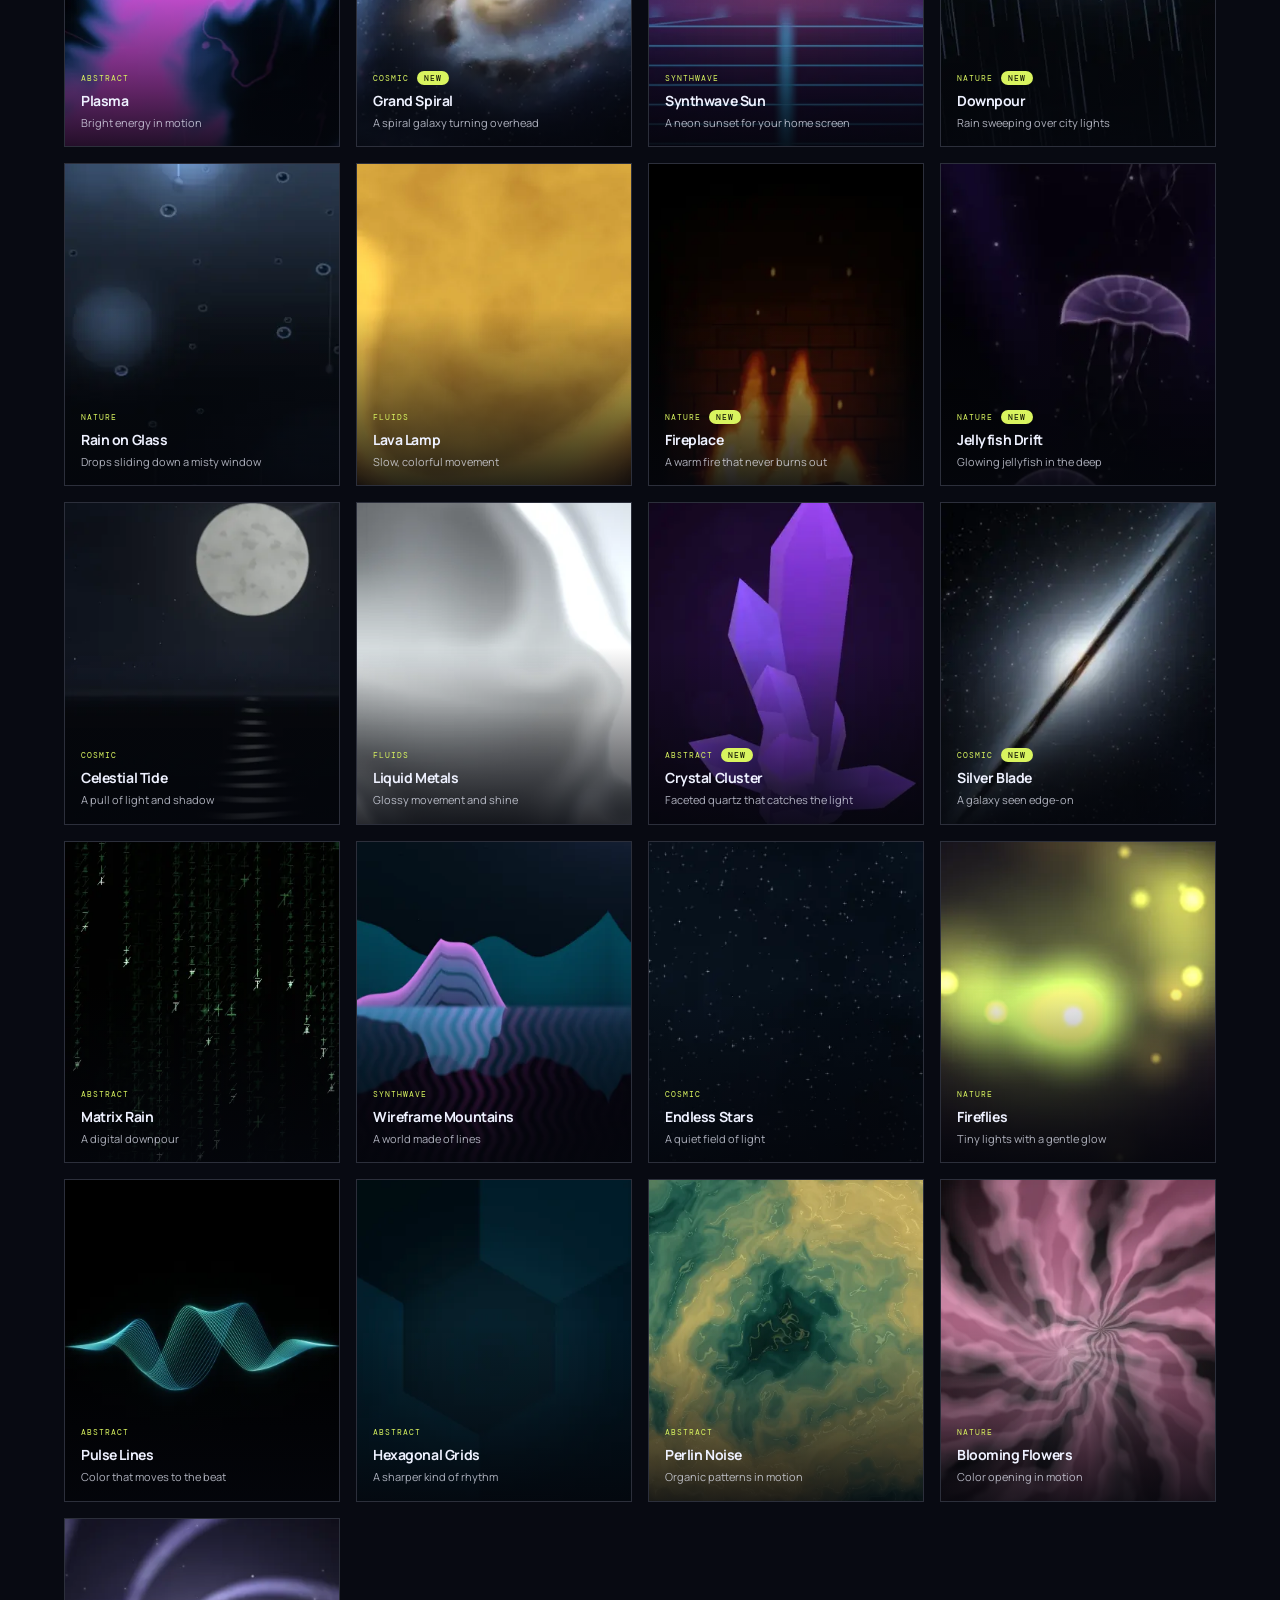
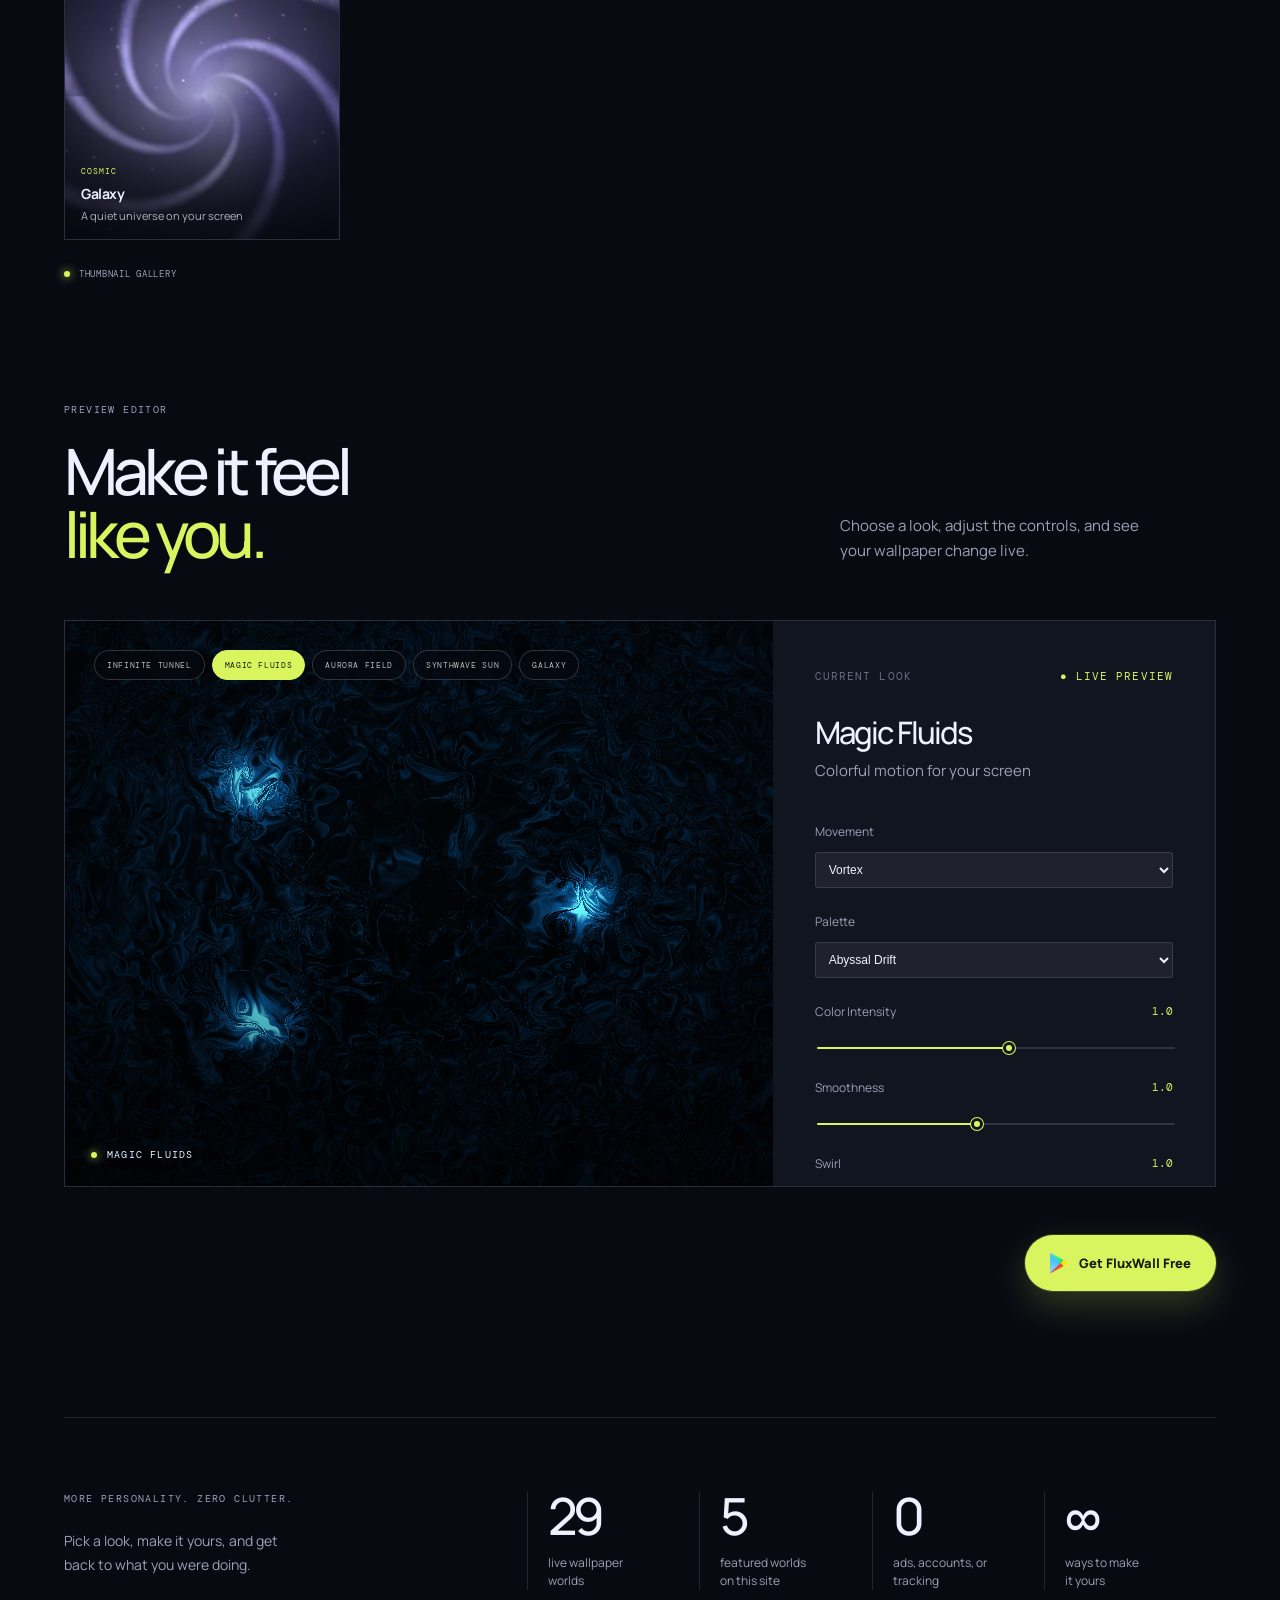
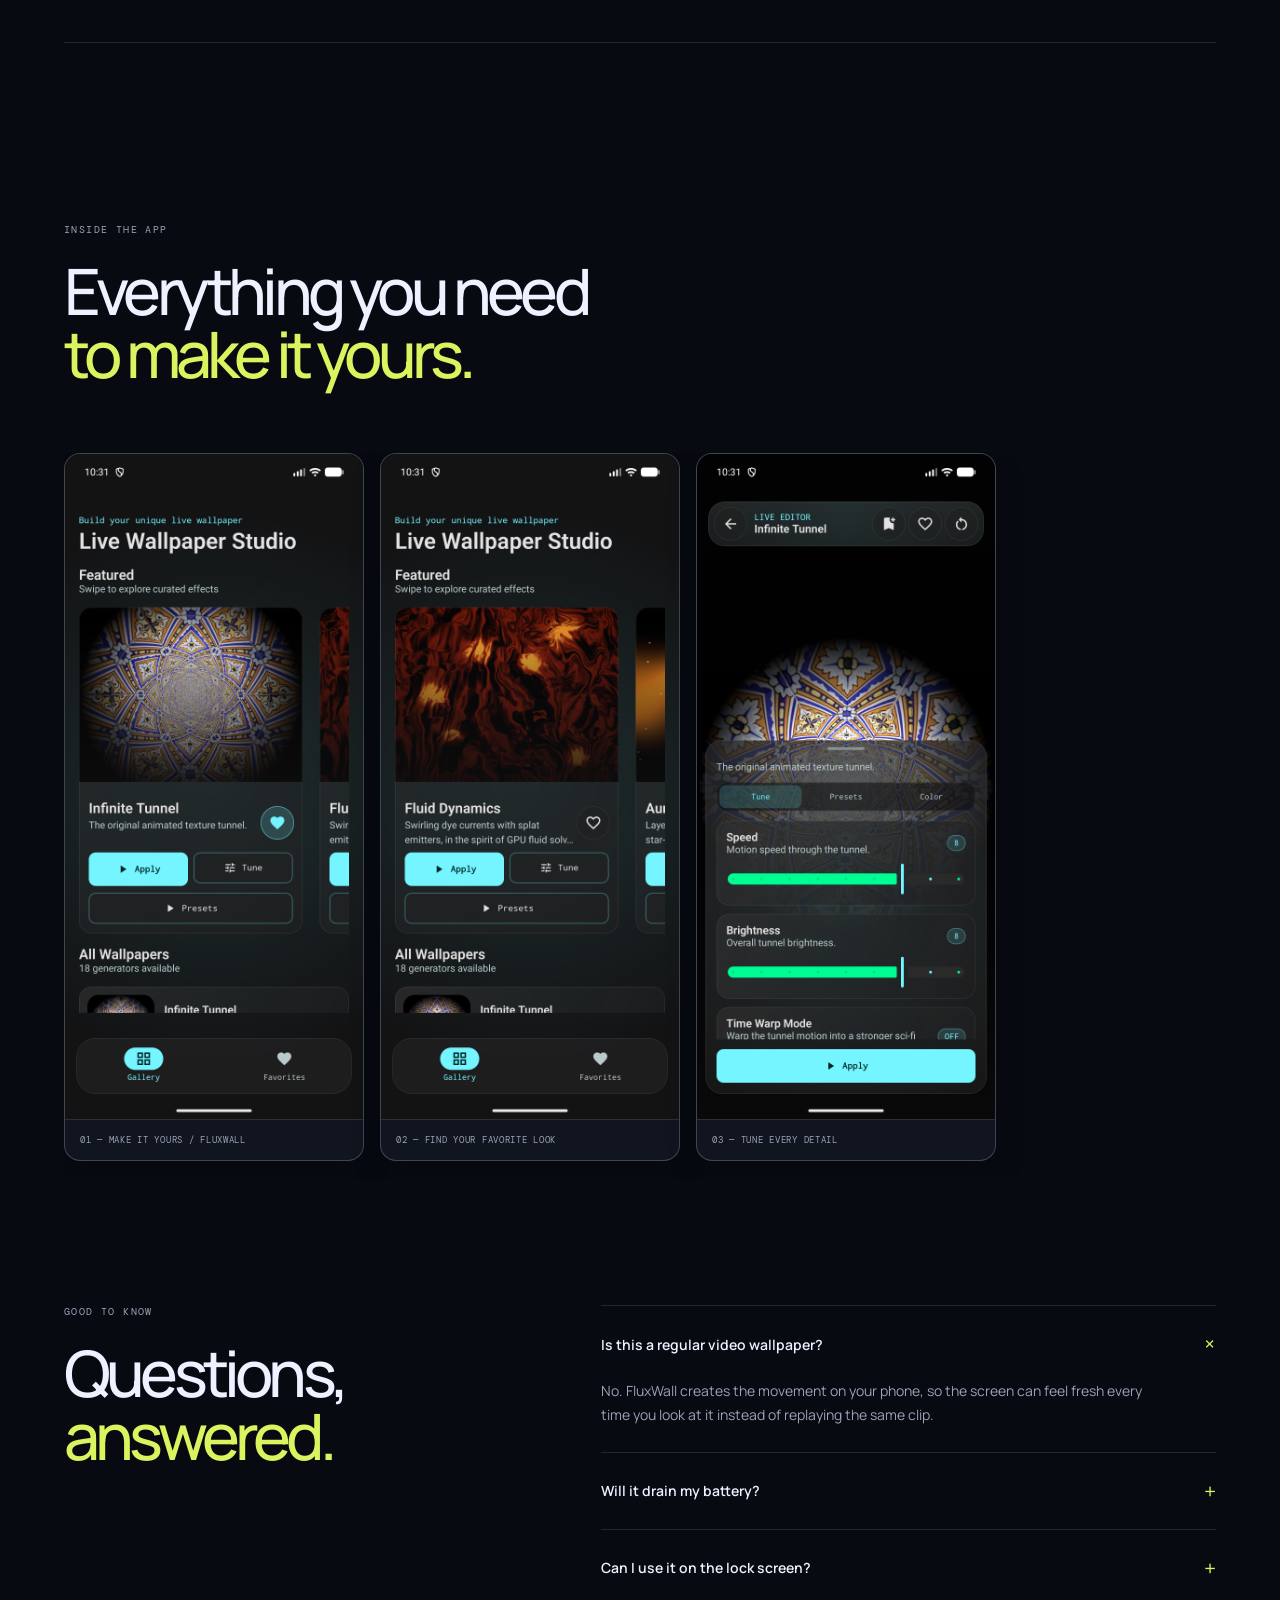
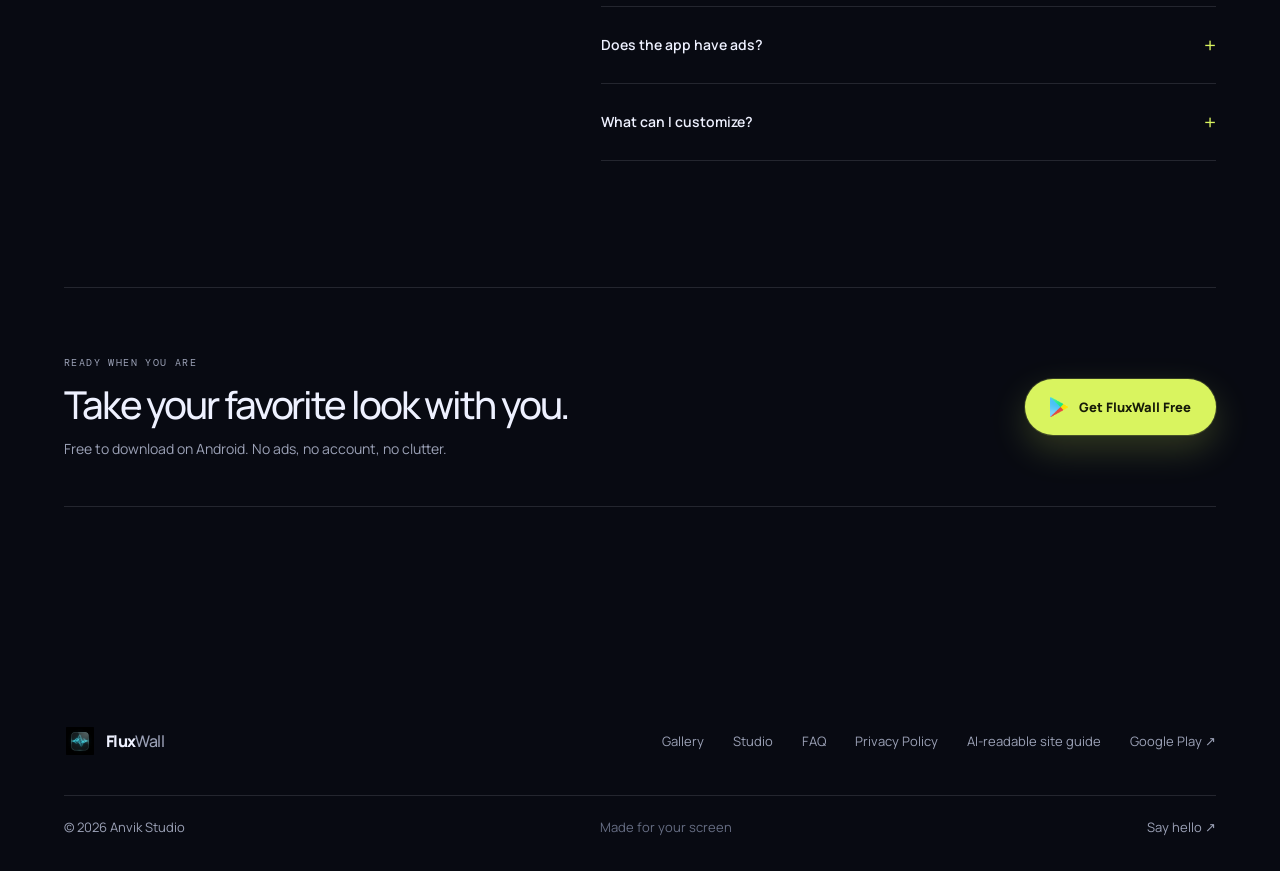
==== commit c098587d: "+ replace old aurora images with the reworked aurora Co-Authored-By: Claude Opus 5.5 <noreply@anthro" ====
--- a/index.html
+++ b/index.html
@@ -159,7 +159,7 @@
 
     <section class="numbers section-shell"><div class="numbers-intro"><p class="eyebrow">More personality. Zero clutter.</p><p>Pick a look, make it yours, and get back to what you were doing.</p></div><div class="number-grid"><div><strong>29</strong><span>live wallpaper<br>worlds</span></div><div><strong>5</strong><span>featured worlds<br>on this site</span></div><div><strong>0</strong><span>ads, accounts, or<br>tracking</span></div><div><strong>∞</strong><span>ways to make<br>it yours</span></div></div></section>
 
-    <section class="screen-tour section-shell"><div class="section-heading"><p class="eyebrow">Inside the app</p><h2>Everything you need<br><span>to make it yours.</span></h2></div><div class="tour-layout" aria-label="FluxWall app screenshots" tabindex="0"><figure class="tour-shot"><img src="assets/images/01_studio_featured_tunnel.png" alt="FluxWall live wallpaper studio" loading="lazy"><figcaption>01 — Make it yours / FluxWall</figcaption></figure><figure class="tour-shot"><img src="assets/images/02_featured_fluid_dynamics.png" alt="Magic Fluids live wallpaper studio" loading="lazy"><figcaption>02 — Find your favorite look</figcaption></figure><figure class="tour-shot"><img src="assets/images/03_featured_aurora_field.png" alt="Aurora Field live wallpaper studio" loading="lazy"><figcaption>03 — Make every screen yours</figcaption></figure></div></section>
+    <section class="screen-tour section-shell"><div class="section-heading"><p class="eyebrow">Inside the app</p><h2>Everything you need<br><span>to make it yours.</span></h2></div><div class="tour-layout" aria-label="FluxWall app screenshots" tabindex="0"><figure class="tour-shot"><img src="assets/images/01_studio_featured_tunnel.png" alt="FluxWall live wallpaper studio" loading="lazy"><figcaption>01 — Make it yours / FluxWall</figcaption></figure><figure class="tour-shot"><img src="assets/images/02_featured_fluid_dynamics.png" alt="Magic Fluids live wallpaper studio" loading="lazy"><figcaption>02 — Find your favorite look</figcaption></figure><figure class="tour-shot"><img src="assets/images/05_live_editor_tune.png" alt="FluxWall live editor tuning a wallpaper" loading="lazy"><figcaption>03 — Tune every detail</figcaption></figure></div></section>
 
     <section class="faq section-shell" id="faq"><div class="section-heading"><p class="eyebrow">Good to know</p><h2>Questions,<br><span>answered.</span></h2></div><div class="faq-list"><details open><summary>Is this a regular video wallpaper?<span>+</span></summary><p>No. FluxWall creates the movement on your phone, so the screen can feel fresh every time you look at it instead of replaying the same clip.</p></details><details><summary>Will it drain my battery?<span>+</span></summary><p>FluxWall is designed to be efficient. Android pauses the app when the screen is off, and you can choose device-friendly settings for motion and detail.</p></details><details><summary>Can I use it on the lock screen?<span>+</span></summary><p>Yes, on Android versions and launchers that support lock-screen live wallpapers. The wallpaper picker will show the options available on your device.</p></details><details><summary>Does the app have ads?<span>+</span></summary><p>No ads, no account, and no tracking inside the app. Your favorites and presets stay on your device.</p></details><details><summary>What can I customize?<span>+</span></summary><p>Every wallpaper has its own controls for color, speed, glow, and movement. Start with a favorite, then make it feel like yours.</p></details></div></section>
 
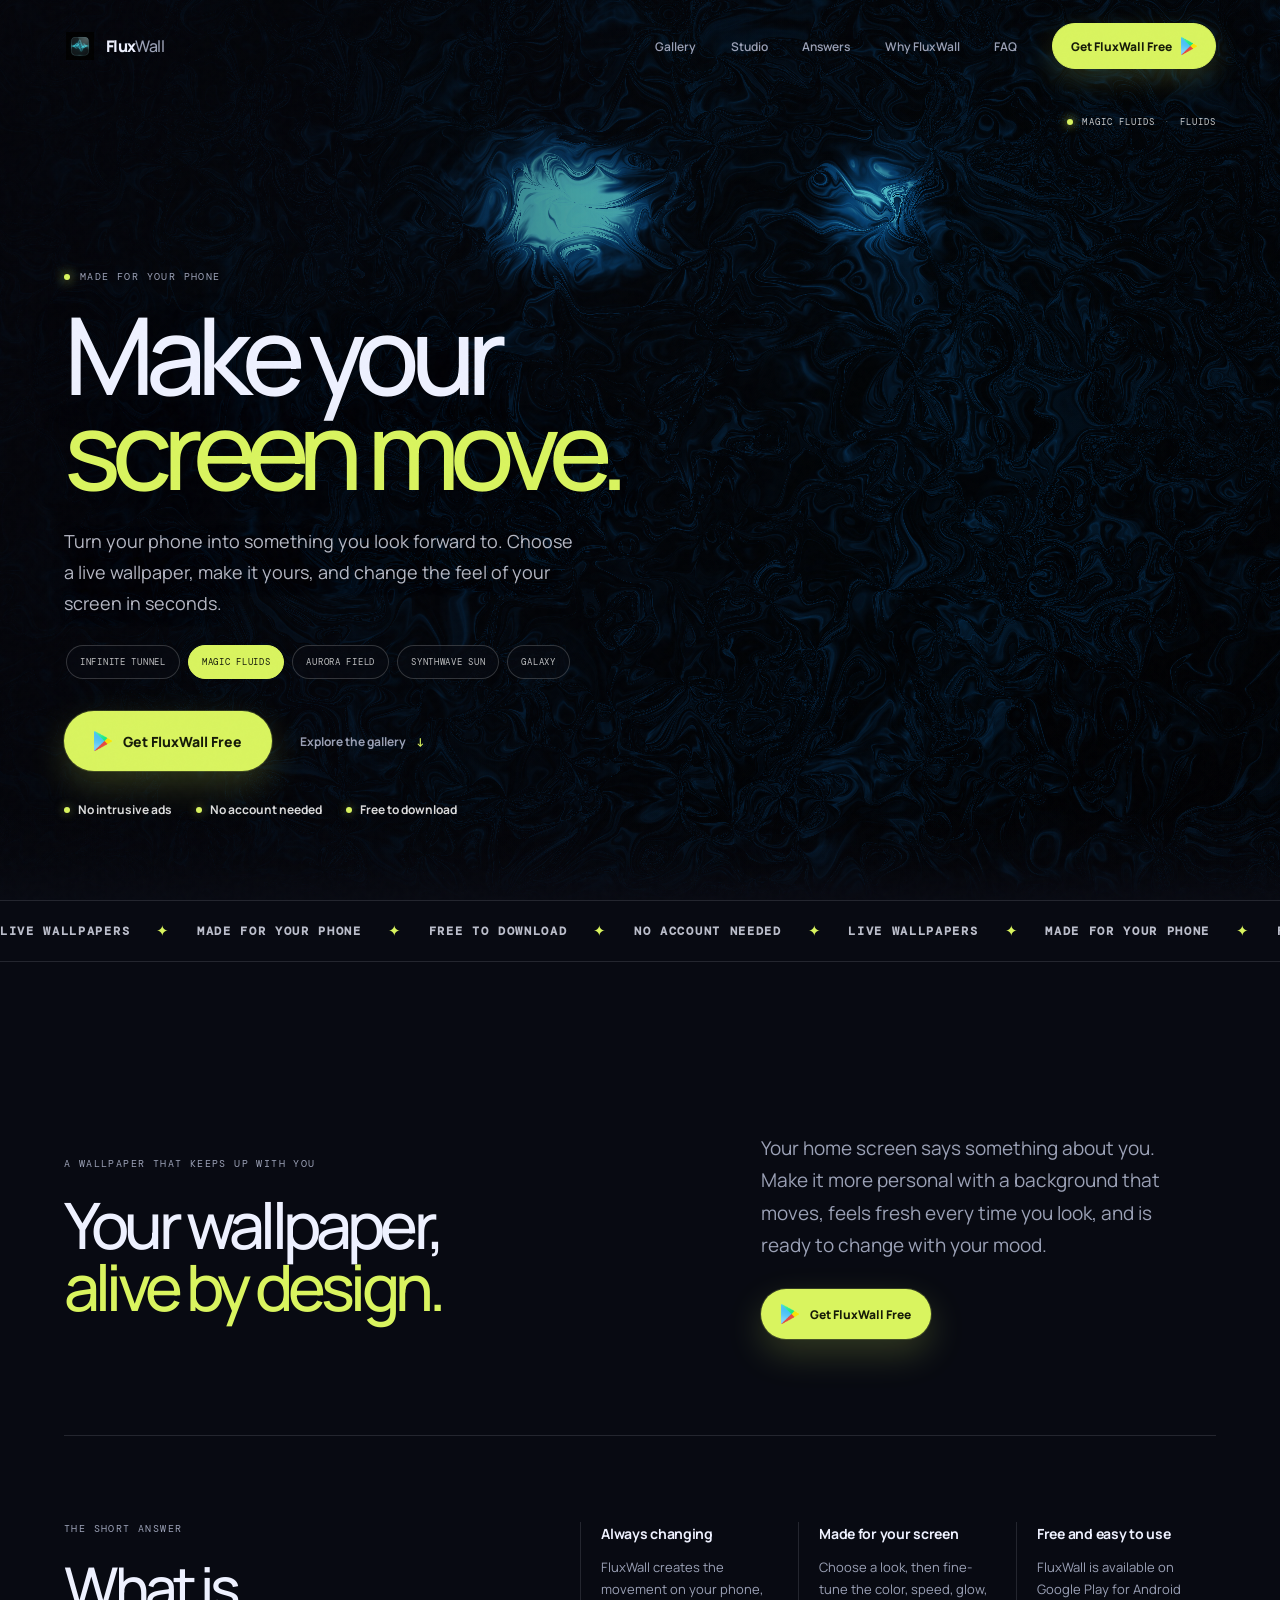
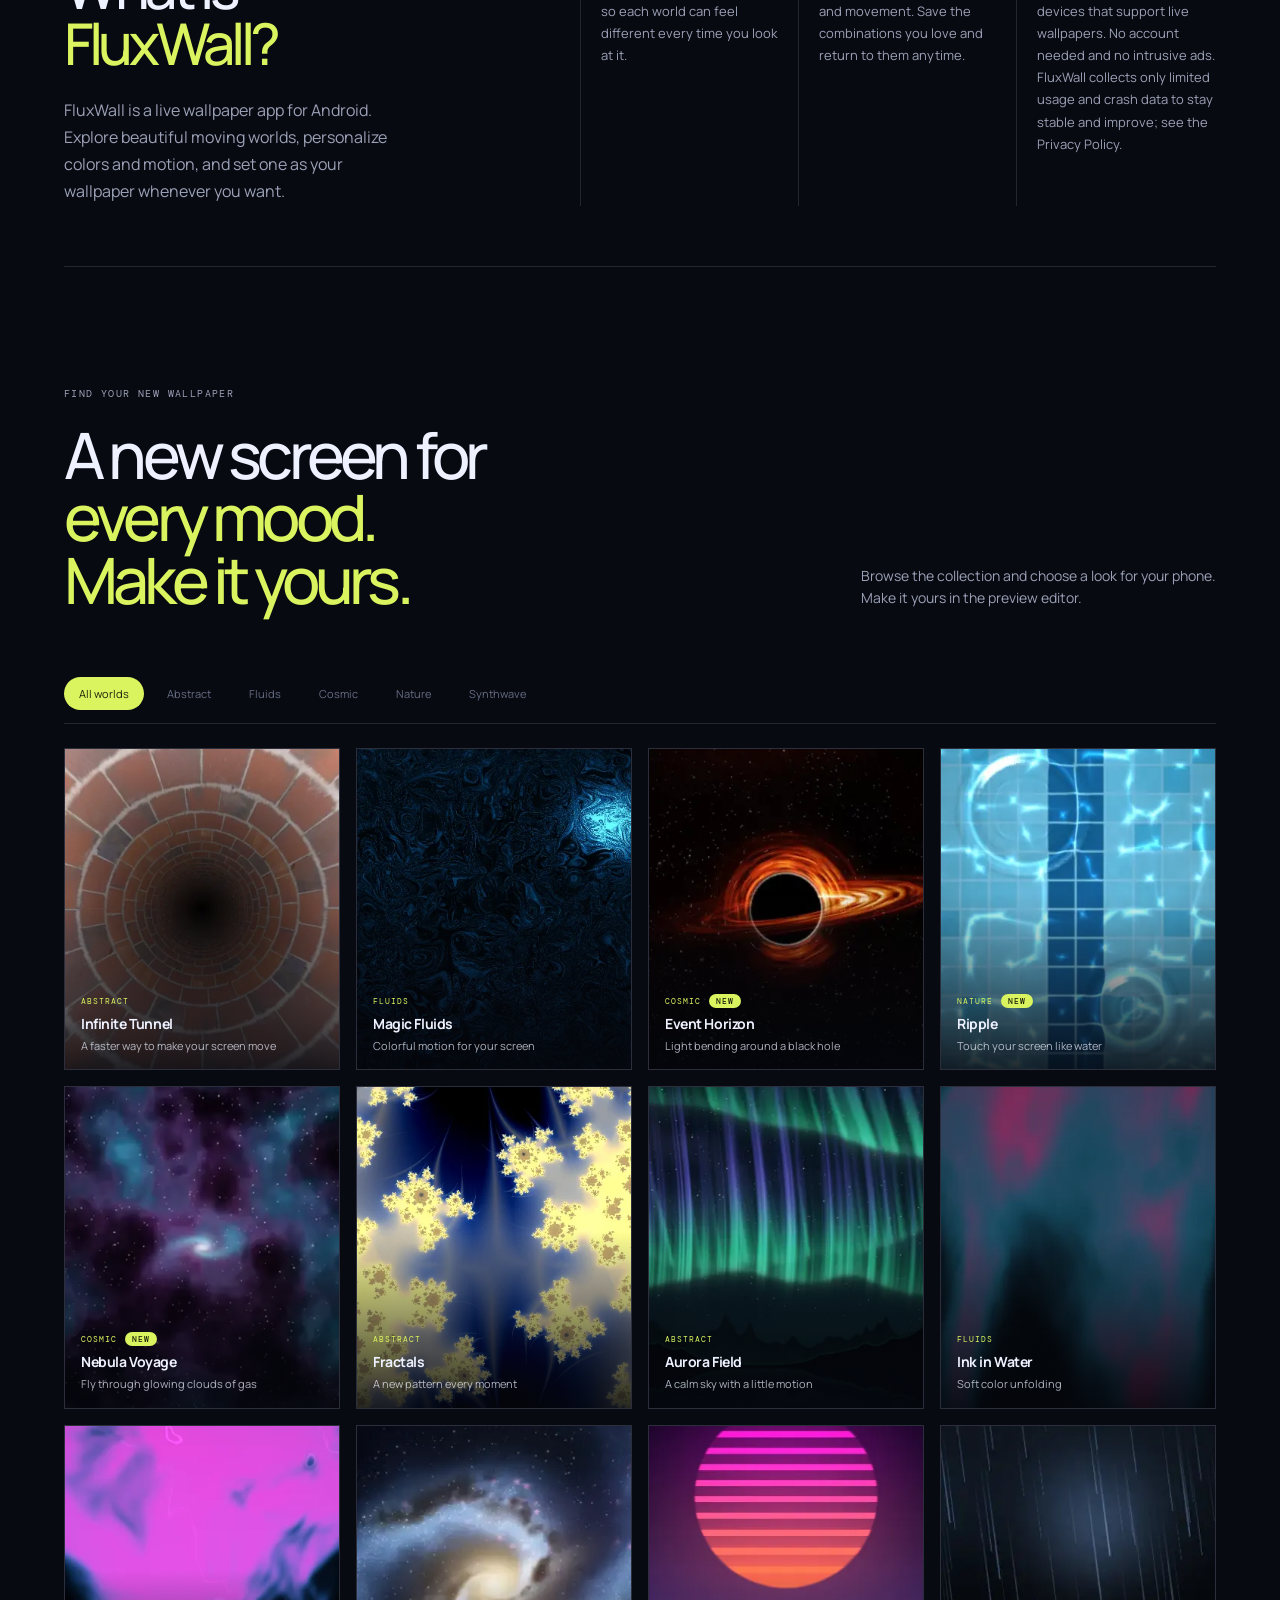
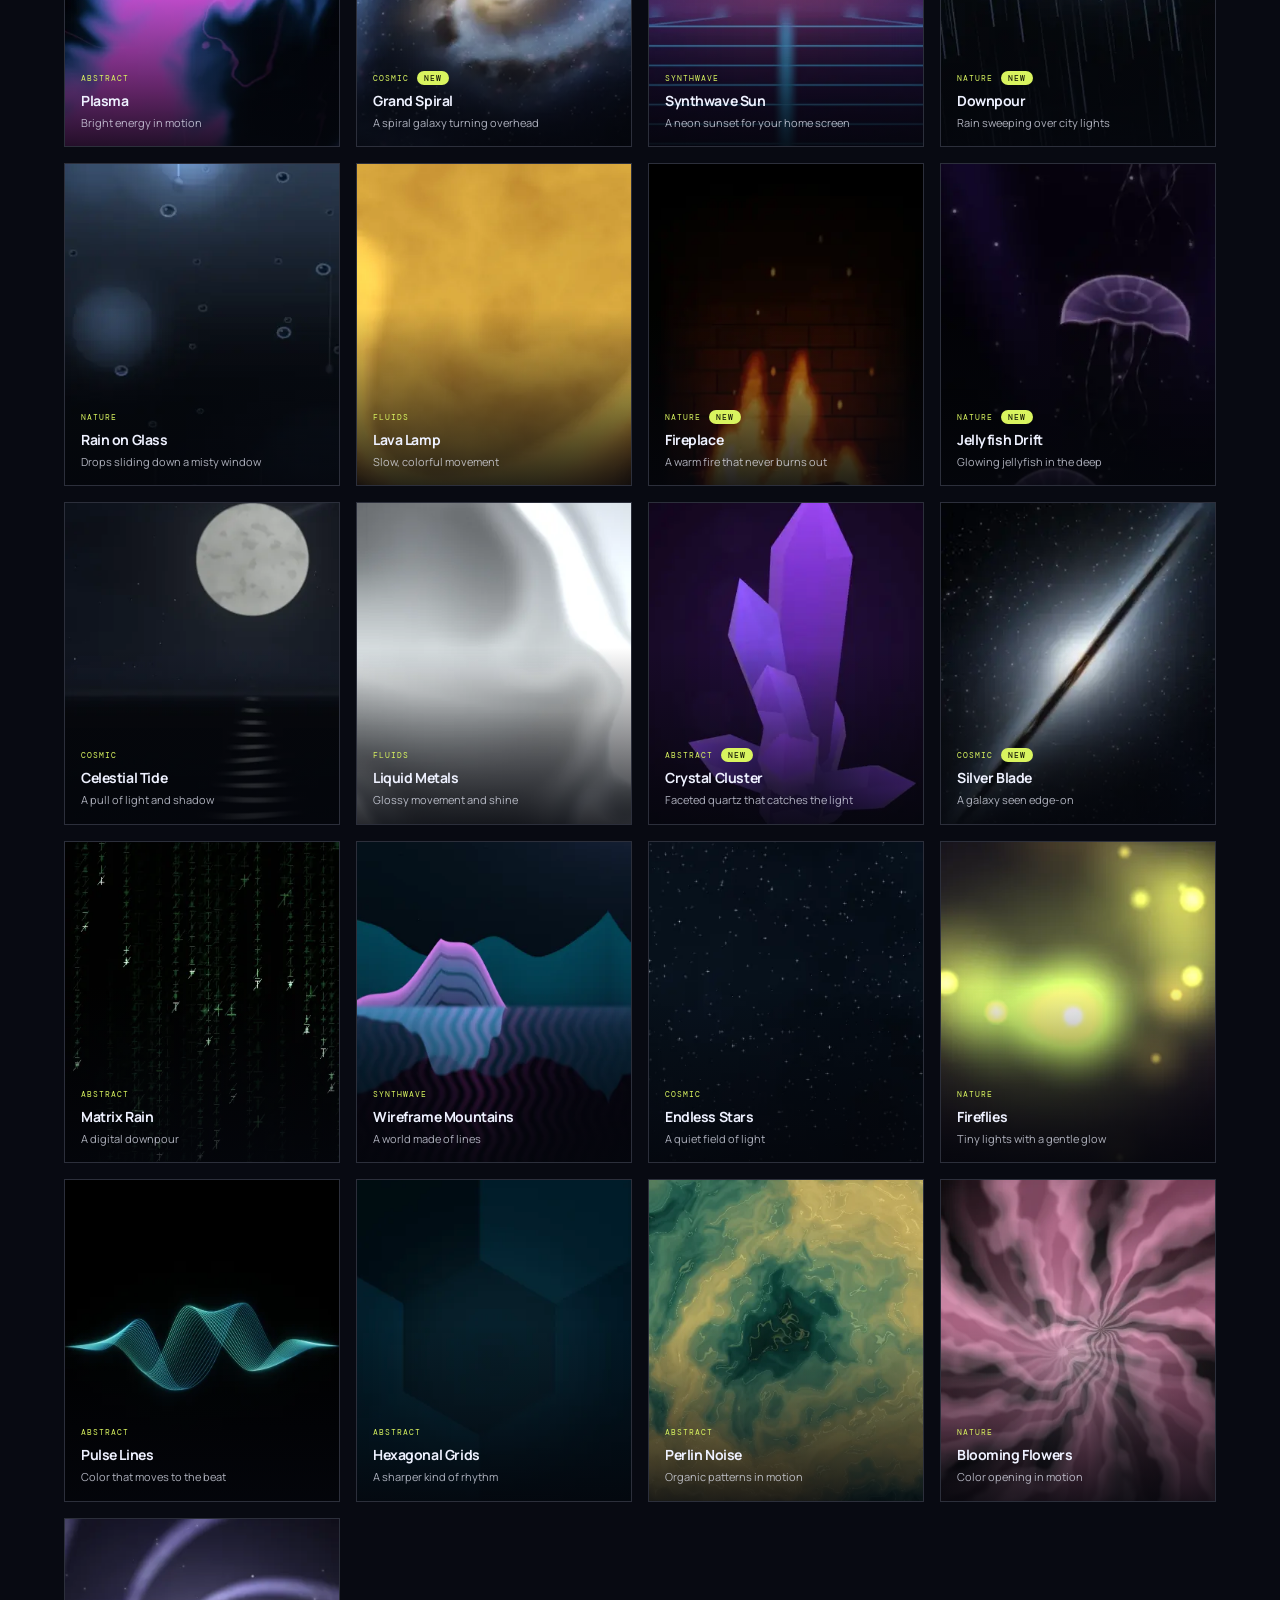
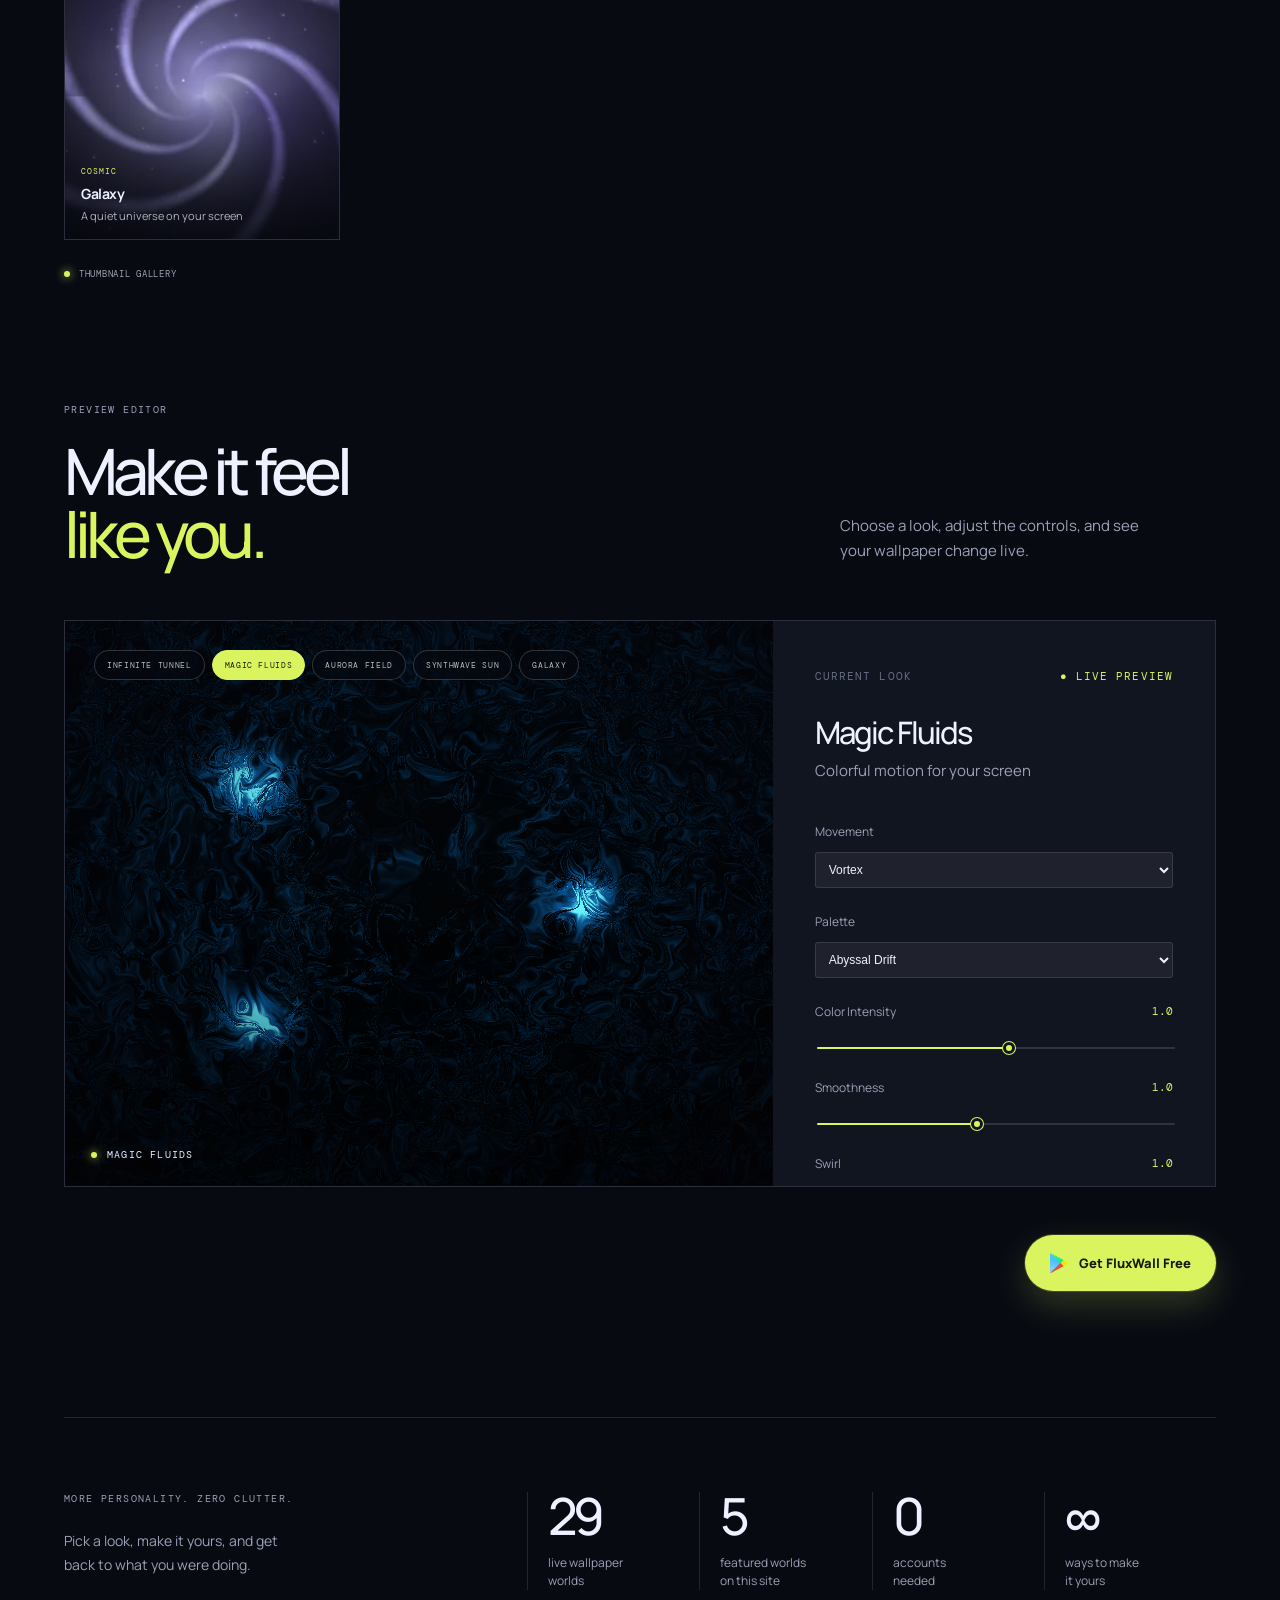
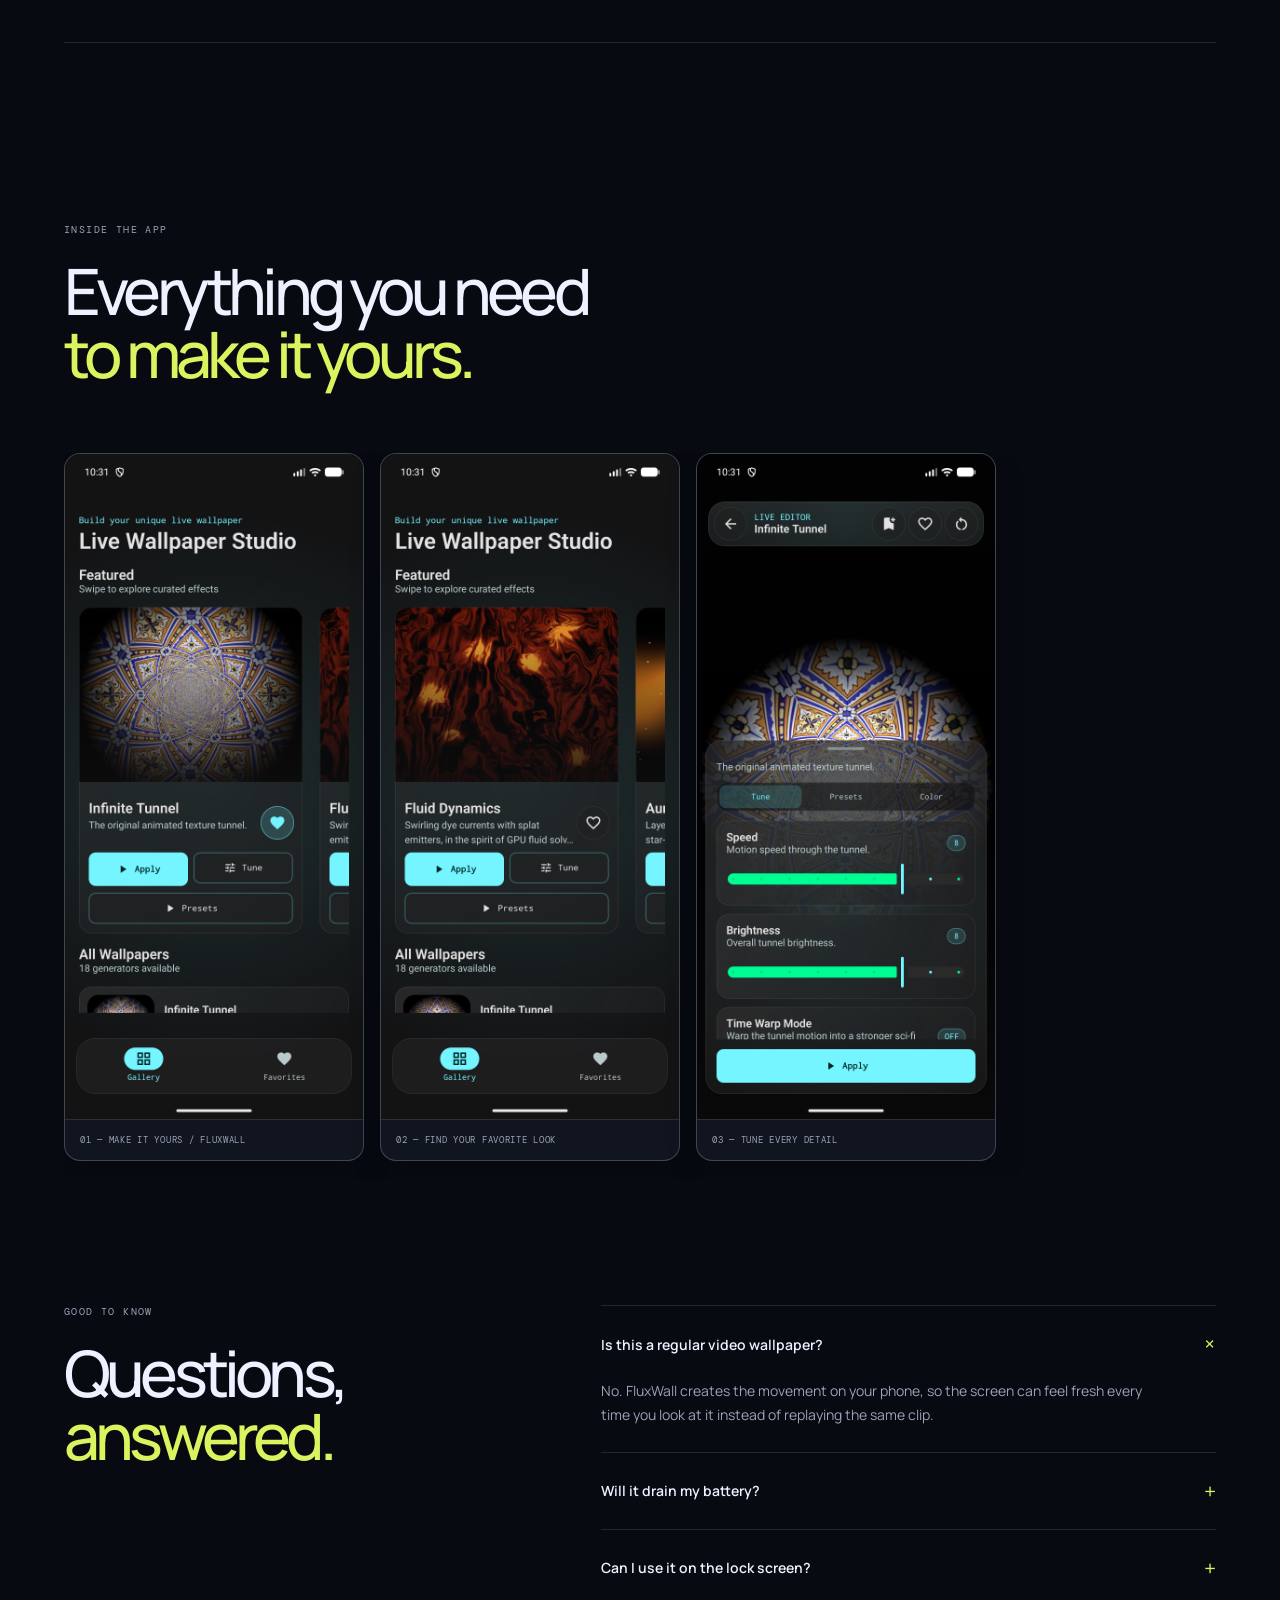
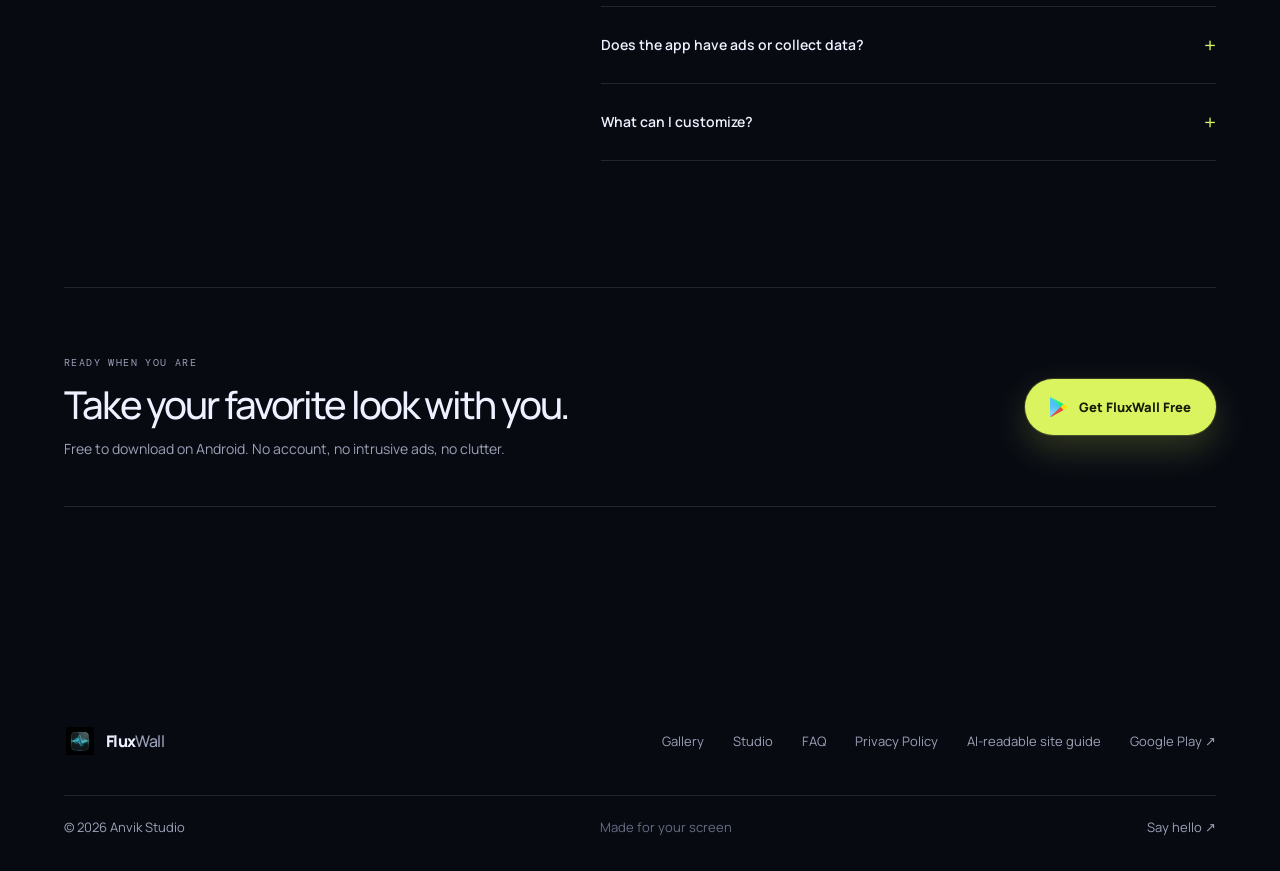
==== commit b30da741: "Update privacy policy and site copy to match actual data collection The policy and several site clai" ====
--- a/index.html
+++ b/index.html
@@ -114,11 +114,11 @@
           <a class="button button-primary button-hero" href="https://play.google.com/store/apps/details?id=com.rrapps.infinitetunnel" target="_blank" rel="noreferrer"><img class="google-play-icon" src="assets/images/google-play-icon.png" alt="" /> Get FluxWall Free</a>
           <a class="text-link" href="#gallery">Explore the gallery <span>↓</span></a>
         </div>
-        <div class="hero-assurance" aria-label="FluxWall benefits"><span>No ads</span><span>No account needed</span><span>Free to download</span></div>
+        <div class="hero-assurance" aria-label="FluxWall benefits"><span>No intrusive ads</span><span>No account needed</span><span>Free to download</span></div>
       </div>
     </section>
 
-    <section class="ticker" aria-label="App highlights"><div class="ticker-track"><div class="ticker-set"><span>LIVE WALLPAPERS</span><b>✦</b><span>MADE FOR YOUR PHONE</span><b>✦</b><span>FREE TO DOWNLOAD</span><b>✦</b><span>NO ADS OR ACCOUNT</span><b>✦</b></div><div class="ticker-set" aria-hidden="true"><span>LIVE WALLPAPERS</span><b>✦</b><span>MADE FOR YOUR PHONE</span><b>✦</b><span>FREE TO DOWNLOAD</span><b>✦</b><span>NO ADS OR ACCOUNT</span><b>✦</b></div><div class="ticker-set" aria-hidden="true"><span>LIVE WALLPAPERS</span><b>✦</b><span>MADE FOR YOUR PHONE</span><b>✦</b><span>FREE TO DOWNLOAD</span><b>✦</b><span>NO ADS OR ACCOUNT</span><b>✦</b></div></div></section>
+    <section class="ticker" aria-label="App highlights"><div class="ticker-track"><div class="ticker-set"><span>LIVE WALLPAPERS</span><b>✦</b><span>MADE FOR YOUR PHONE</span><b>✦</b><span>FREE TO DOWNLOAD</span><b>✦</b><span>NO ACCOUNT NEEDED</span><b>✦</b></div><div class="ticker-set" aria-hidden="true"><span>LIVE WALLPAPERS</span><b>✦</b><span>MADE FOR YOUR PHONE</span><b>✦</b><span>FREE TO DOWNLOAD</span><b>✦</b><span>NO ACCOUNT NEEDED</span><b>✦</b></div><div class="ticker-set" aria-hidden="true"><span>LIVE WALLPAPERS</span><b>✦</b><span>MADE FOR YOUR PHONE</span><b>✦</b><span>FREE TO DOWNLOAD</span><b>✦</b><span>NO ACCOUNT NEEDED</span><b>✦</b></div></div></section>
 
     <section class="intro section-shell" id="how-it-works">
       <div class="section-heading intro-heading"><p class="eyebrow">A wallpaper that keeps up with you</p><h2>Your wallpaper,<br><span>alive by design.</span></h2></div>
@@ -134,7 +134,7 @@
       <div class="answer-grid">
         <article class="answer-card"><h3>Always changing</h3><p>FluxWall creates the movement on your phone, so each world can feel different every time you look at it.</p></article>
         <article class="answer-card"><h3>Made for your screen</h3><p>Choose a look, then fine-tune the color, speed, glow, and movement. Save the combinations you love and return to them anytime.</p></article>
-        <article class="answer-card"><h3>Free and easy to use</h3><p>FluxWall is available on Google Play for Android devices that support live wallpapers. No account, no ads, and no tracking inside the app.</p></article>
+        <article class="answer-card"><h3>Free and easy to use</h3><p>FluxWall is available on Google Play for Android devices that support live wallpapers. No account needed and no intrusive ads. FluxWall collects only limited usage and crash data to stay stable and improve; see the Privacy Policy.</p></article>
       </div>
     </section>
 
@@ -157,13 +157,13 @@
       <div class="preview-cta"><a class="button button-primary" href="https://play.google.com/store/apps/details?id=com.rrapps.infinitetunnel" target="_blank" rel="noreferrer"><img class="google-play-icon" src="assets/images/google-play-icon.png" alt="" /> Get FluxWall Free</a></div>
     </section>
 
-    <section class="numbers section-shell"><div class="numbers-intro"><p class="eyebrow">More personality. Zero clutter.</p><p>Pick a look, make it yours, and get back to what you were doing.</p></div><div class="number-grid"><div><strong>29</strong><span>live wallpaper<br>worlds</span></div><div><strong>5</strong><span>featured worlds<br>on this site</span></div><div><strong>0</strong><span>ads, accounts, or<br>tracking</span></div><div><strong>∞</strong><span>ways to make<br>it yours</span></div></div></section>
+    <section class="numbers section-shell"><div class="numbers-intro"><p class="eyebrow">More personality. Zero clutter.</p><p>Pick a look, make it yours, and get back to what you were doing.</p></div><div class="number-grid"><div><strong>29</strong><span>live wallpaper<br>worlds</span></div><div><strong>5</strong><span>featured worlds<br>on this site</span></div><div><strong>0</strong><span>accounts<br>needed</span></div><div><strong>∞</strong><span>ways to make<br>it yours</span></div></div></section>
 
     <section class="screen-tour section-shell"><div class="section-heading"><p class="eyebrow">Inside the app</p><h2>Everything you need<br><span>to make it yours.</span></h2></div><div class="tour-layout" aria-label="FluxWall app screenshots" tabindex="0"><figure class="tour-shot"><img src="assets/images/01_studio_featured_tunnel.png" alt="FluxWall live wallpaper studio" loading="lazy"><figcaption>01 — Make it yours / FluxWall</figcaption></figure><figure class="tour-shot"><img src="assets/images/02_featured_fluid_dynamics.png" alt="Magic Fluids live wallpaper studio" loading="lazy"><figcaption>02 — Find your favorite look</figcaption></figure><figure class="tour-shot"><img src="assets/images/05_live_editor_tune.png" alt="FluxWall live editor tuning a wallpaper" loading="lazy"><figcaption>03 — Tune every detail</figcaption></figure></div></section>
 
-    <section class="faq section-shell" id="faq"><div class="section-heading"><p class="eyebrow">Good to know</p><h2>Questions,<br><span>answered.</span></h2></div><div class="faq-list"><details open><summary>Is this a regular video wallpaper?<span>+</span></summary><p>No. FluxWall creates the movement on your phone, so the screen can feel fresh every time you look at it instead of replaying the same clip.</p></details><details><summary>Will it drain my battery?<span>+</span></summary><p>FluxWall is designed to be efficient. Android pauses the app when the screen is off, and you can choose device-friendly settings for motion and detail.</p></details><details><summary>Can I use it on the lock screen?<span>+</span></summary><p>Yes, on Android versions and launchers that support lock-screen live wallpapers. The wallpaper picker will show the options available on your device.</p></details><details><summary>Does the app have ads?<span>+</span></summary><p>No ads, no account, and no tracking inside the app. Your favorites and presets stay on your device.</p></details><details><summary>What can I customize?<span>+</span></summary><p>Every wallpaper has its own controls for color, speed, glow, and movement. Start with a favorite, then make it feel like yours.</p></details></div></section>
+    <section class="faq section-shell" id="faq"><div class="section-heading"><p class="eyebrow">Good to know</p><h2>Questions,<br><span>answered.</span></h2></div><div class="faq-list"><details open><summary>Is this a regular video wallpaper?<span>+</span></summary><p>No. FluxWall creates the movement on your phone, so the screen can feel fresh every time you look at it instead of replaying the same clip.</p></details><details><summary>Will it drain my battery?<span>+</span></summary><p>FluxWall is designed to be efficient. Android pauses the app when the screen is off, and you can choose device-friendly settings for motion and detail.</p></details><details><summary>Can I use it on the lock screen?<span>+</span></summary><p>Yes, on Android versions and launchers that support lock-screen live wallpapers. The wallpaper picker will show the options available on your device.</p></details><details><summary>Does the app have ads or collect data?<span>+</span></summary><p>No account is needed and there are no intrusive ads. FluxWall collects only limited usage and crash data to keep the app stable and improve it, with no personal details like your name or email. The app works without an internet connection, and your favorites and presets stay on your device. See the <a href="privacy_policy.html">Privacy Policy</a> for details.</p></details><details><summary>What can I customize?<span>+</span></summary><p>Every wallpaper has its own controls for color, speed, glow, and movement. Start with a favorite, then make it feel like yours.</p></details></div></section>
 
-    <section class="install-strip section-shell" aria-label="Install FluxWall"><div><p class="eyebrow">Ready when you are</p><strong>Take your favorite look with you.</strong><span>Free to download on Android. No ads, no account, no clutter.</span></div><a class="button button-primary" href="https://play.google.com/store/apps/details?id=com.rrapps.infinitetunnel" target="_blank" rel="noreferrer"><img class="google-play-icon" src="assets/images/google-play-icon.png" alt="" /> Get FluxWall Free</a></section>
+    <section class="install-strip section-shell" aria-label="Install FluxWall"><div><p class="eyebrow">Ready when you are</p><strong>Take your favorite look with you.</strong><span>Free to download on Android. No account, no intrusive ads, no clutter.</span></div><a class="button button-primary" href="https://play.google.com/store/apps/details?id=com.rrapps.infinitetunnel" target="_blank" rel="noreferrer"><img class="google-play-icon" src="assets/images/google-play-icon.png" alt="" /> Get FluxWall Free</a></section>
 
   </main>
 
--- a/css/site.css
+++ b/css/site.css
@@ -276,3 +276,20 @@
   .sticky-download .google-play-icon { width: 14px; }
 }
 @media (prefers-reduced-motion: reduce) { *, *::before, *::after { animation-duration: .01ms !important; animation-iteration-count: 1 !important; scroll-behavior: auto !important; transition-duration: .01ms !important; } }
+
+/* Content pages (search landing pages) */
+.content-page { max-width: 780px; padding-bottom: 100px; padding-top: 140px; }
+.content-page h1 { font-size: clamp(34px, 5vw, 56px); font-weight: 500; letter-spacing: -.06em; line-height: 1.05; margin: 0 0 24px; }
+.content-page h2 { color: var(--ink); font-size: 22px; font-weight: 600; letter-spacing: -.03em; margin: 40px 0 14px; }
+.content-page p, .content-page li { color: var(--muted); font-size: 15px; line-height: 1.75; }
+.content-page p { margin: 0 0 14px; }
+.content-page ul { margin: 0 0 14px; padding-left: 20px; }
+.content-page li { margin-bottom: 8px; }
+.content-page .lede { color: var(--ink); font-size: 18px; line-height: 1.65; }
+.content-page a:not(.button) { color: var(--lime); }
+.content-page strong { color: var(--ink); font-weight: 600; }
+.content-cta { align-items: center; display: flex; flex-wrap: wrap; gap: 14px 22px; margin: 48px 0 0; }
+.content-cta .content-note { font-size: 12px; margin: 0; }
+.content-related { border-top: 1px solid var(--line); display: flex; flex-wrap: wrap; gap: 12px 28px; margin-top: 48px; padding-top: 24px; }
+.content-related a { font-size: 13px; }
+@media (max-width: 760px) { .content-page { padding-top: 110px; padding-bottom: 120px; } }
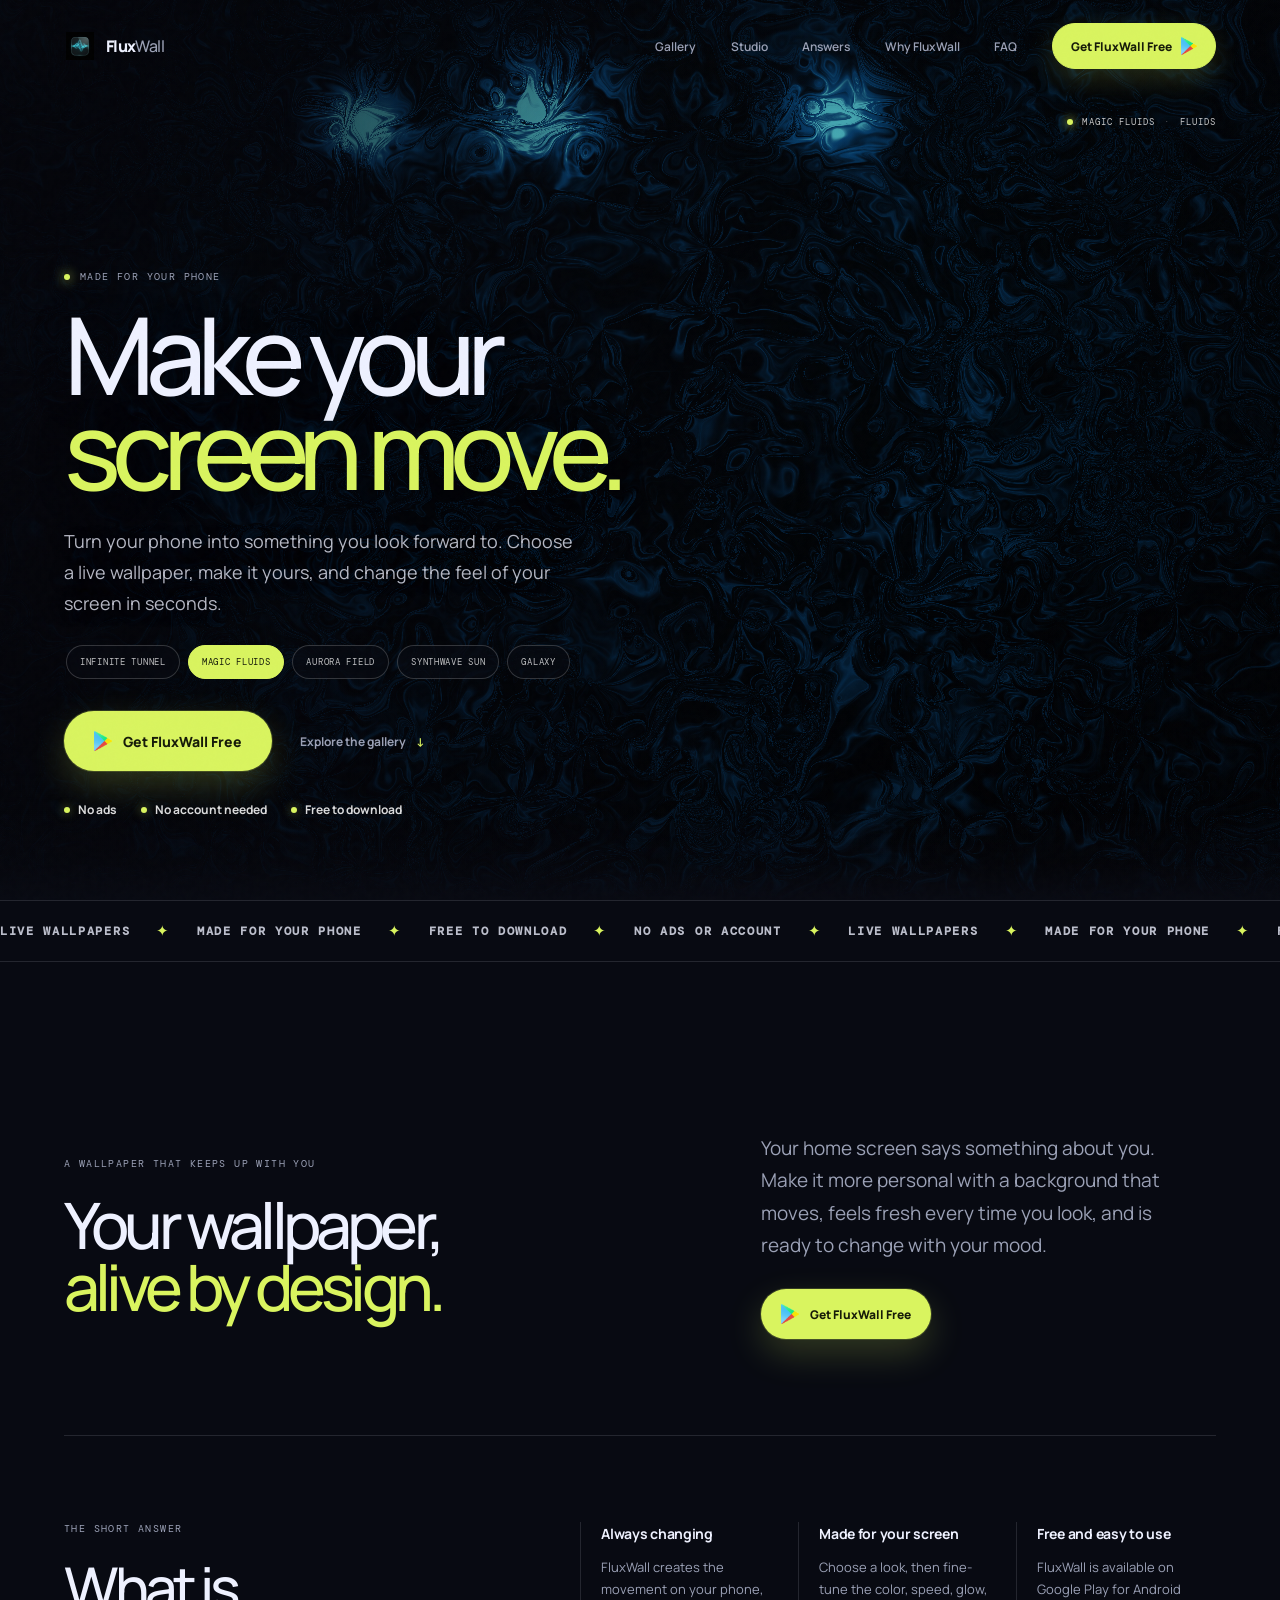
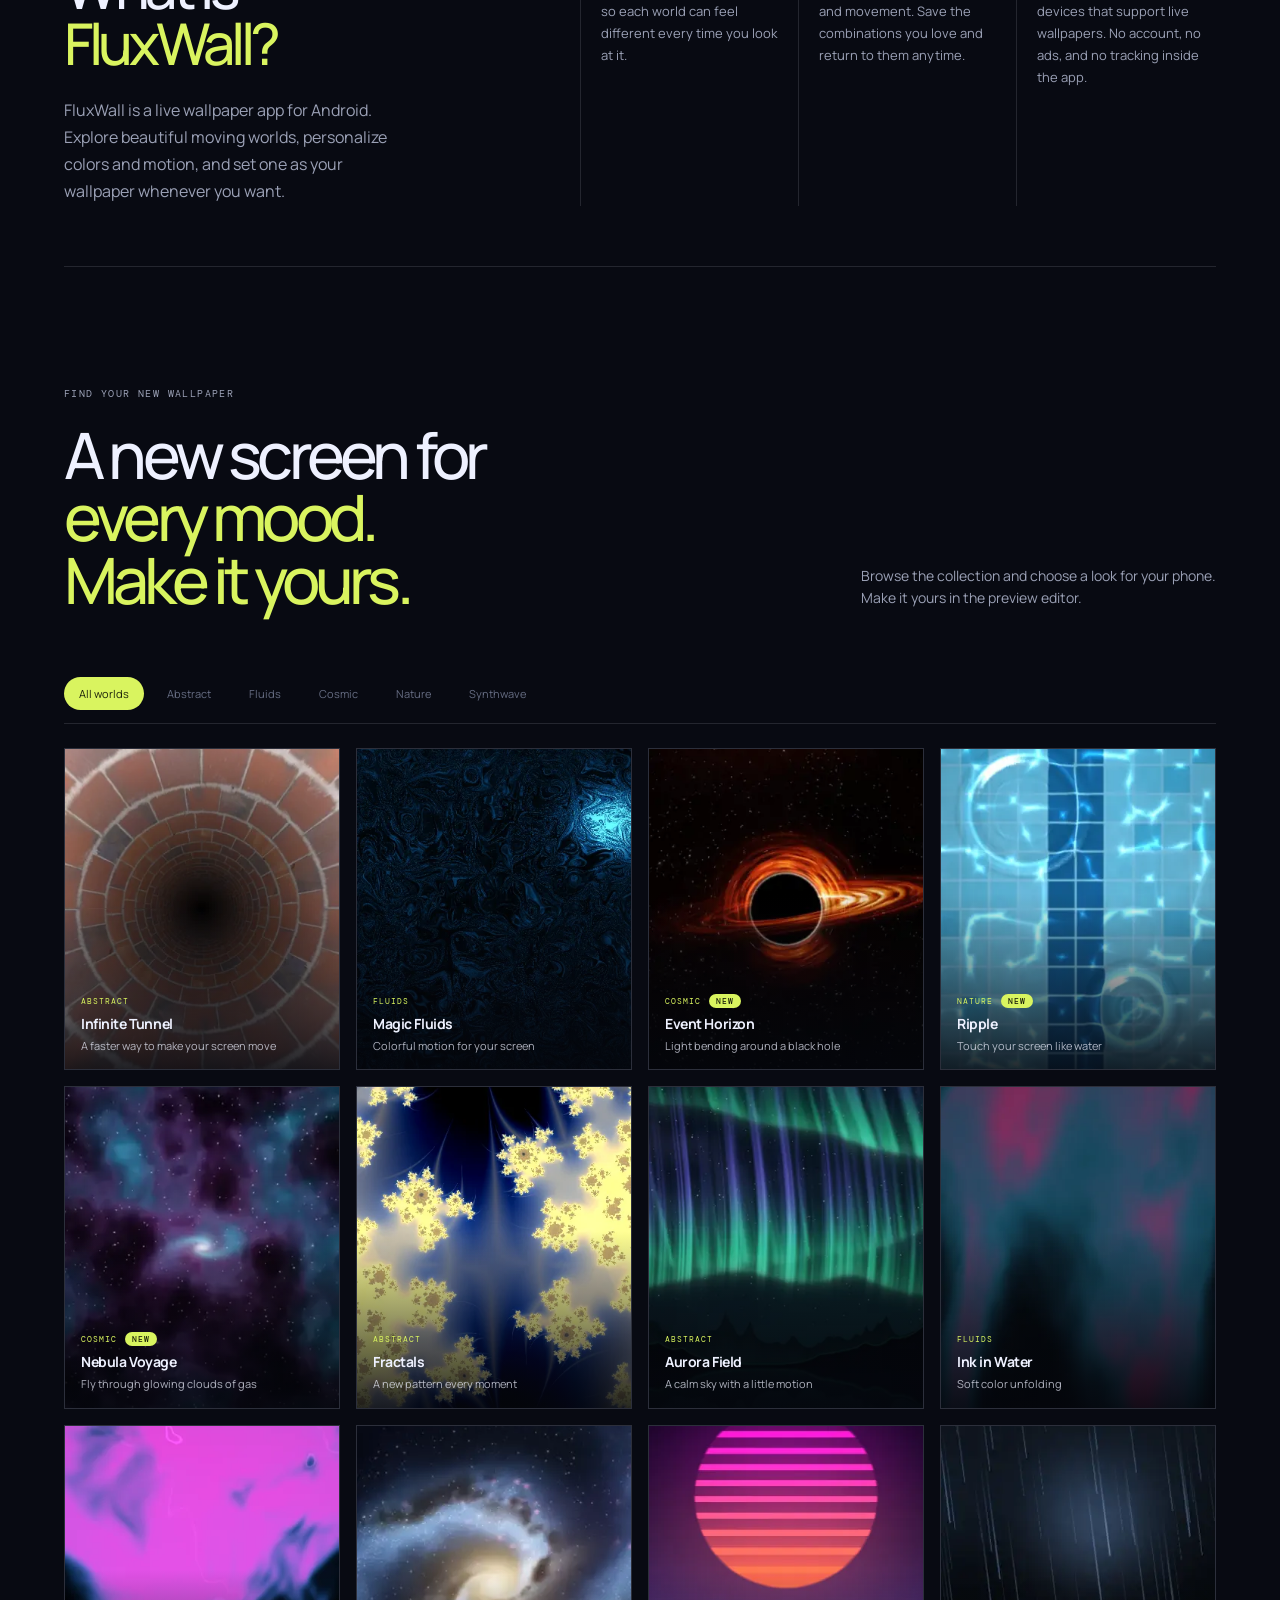
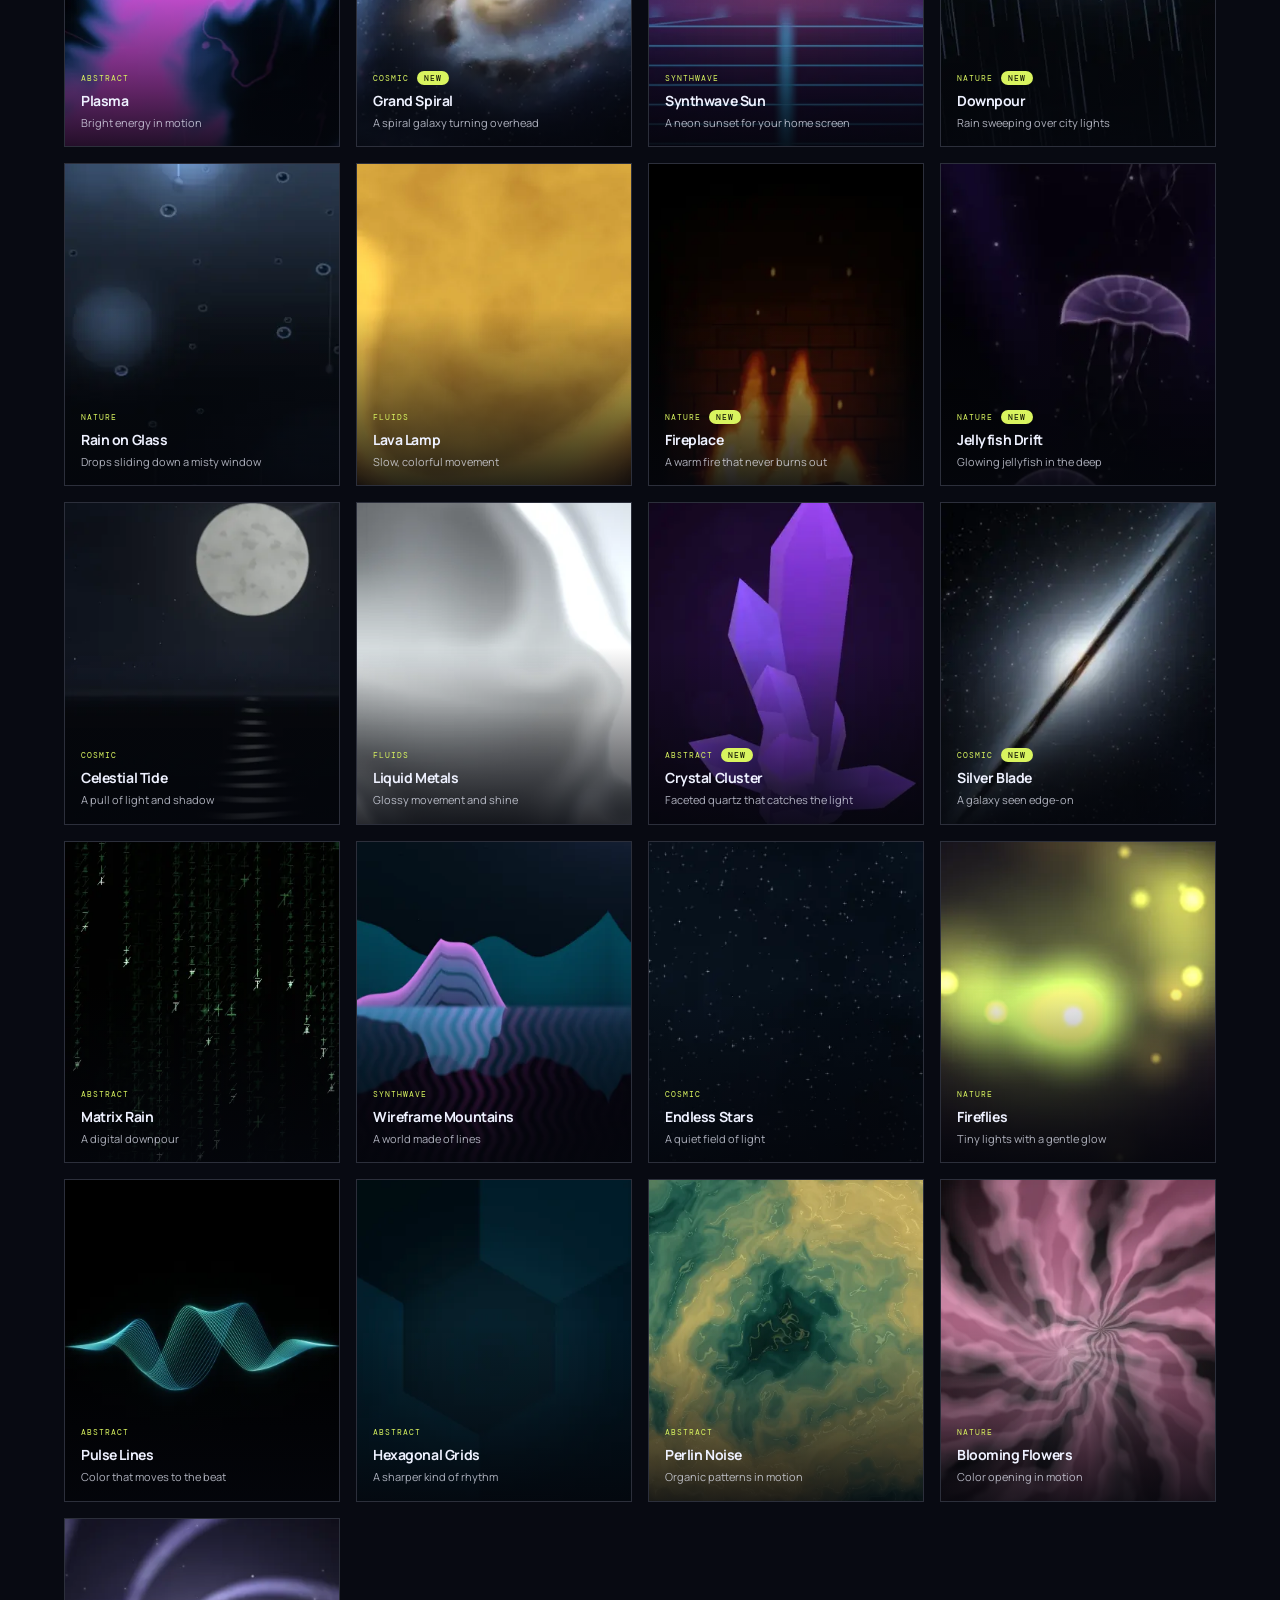
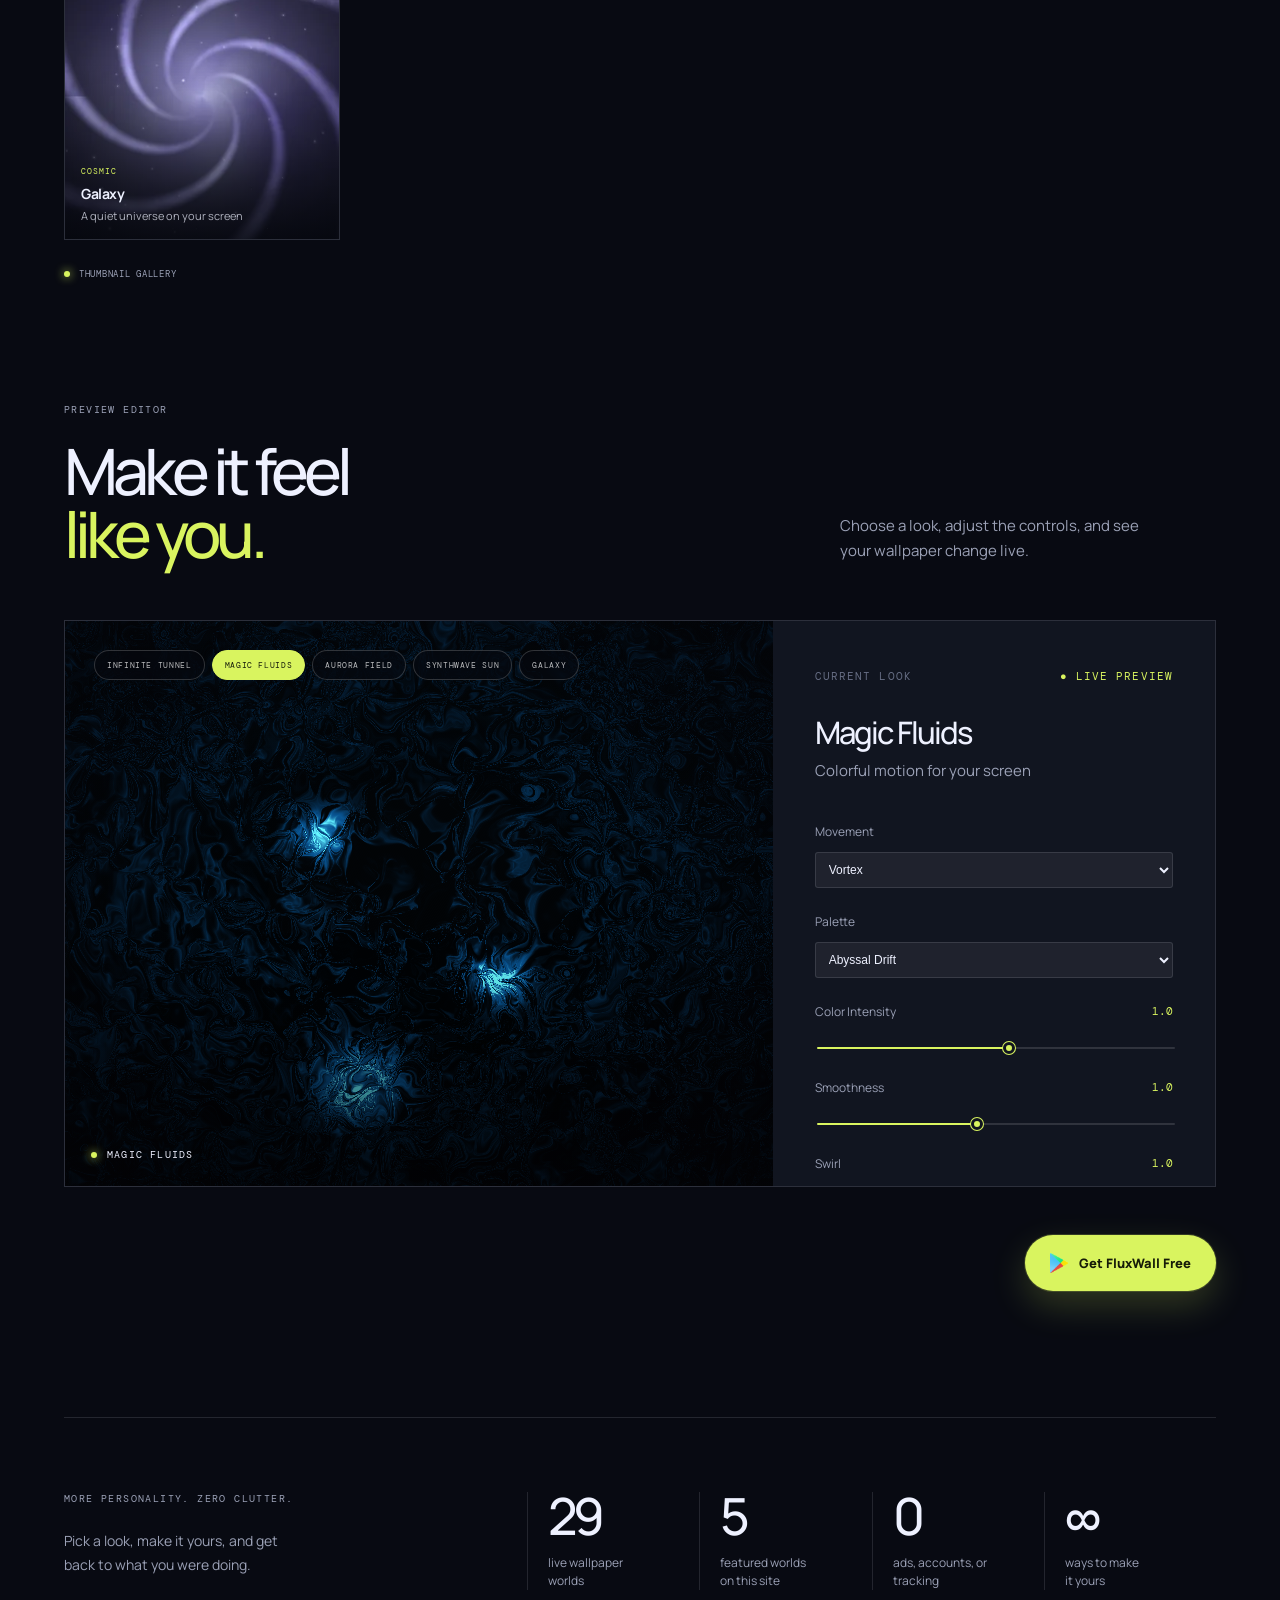
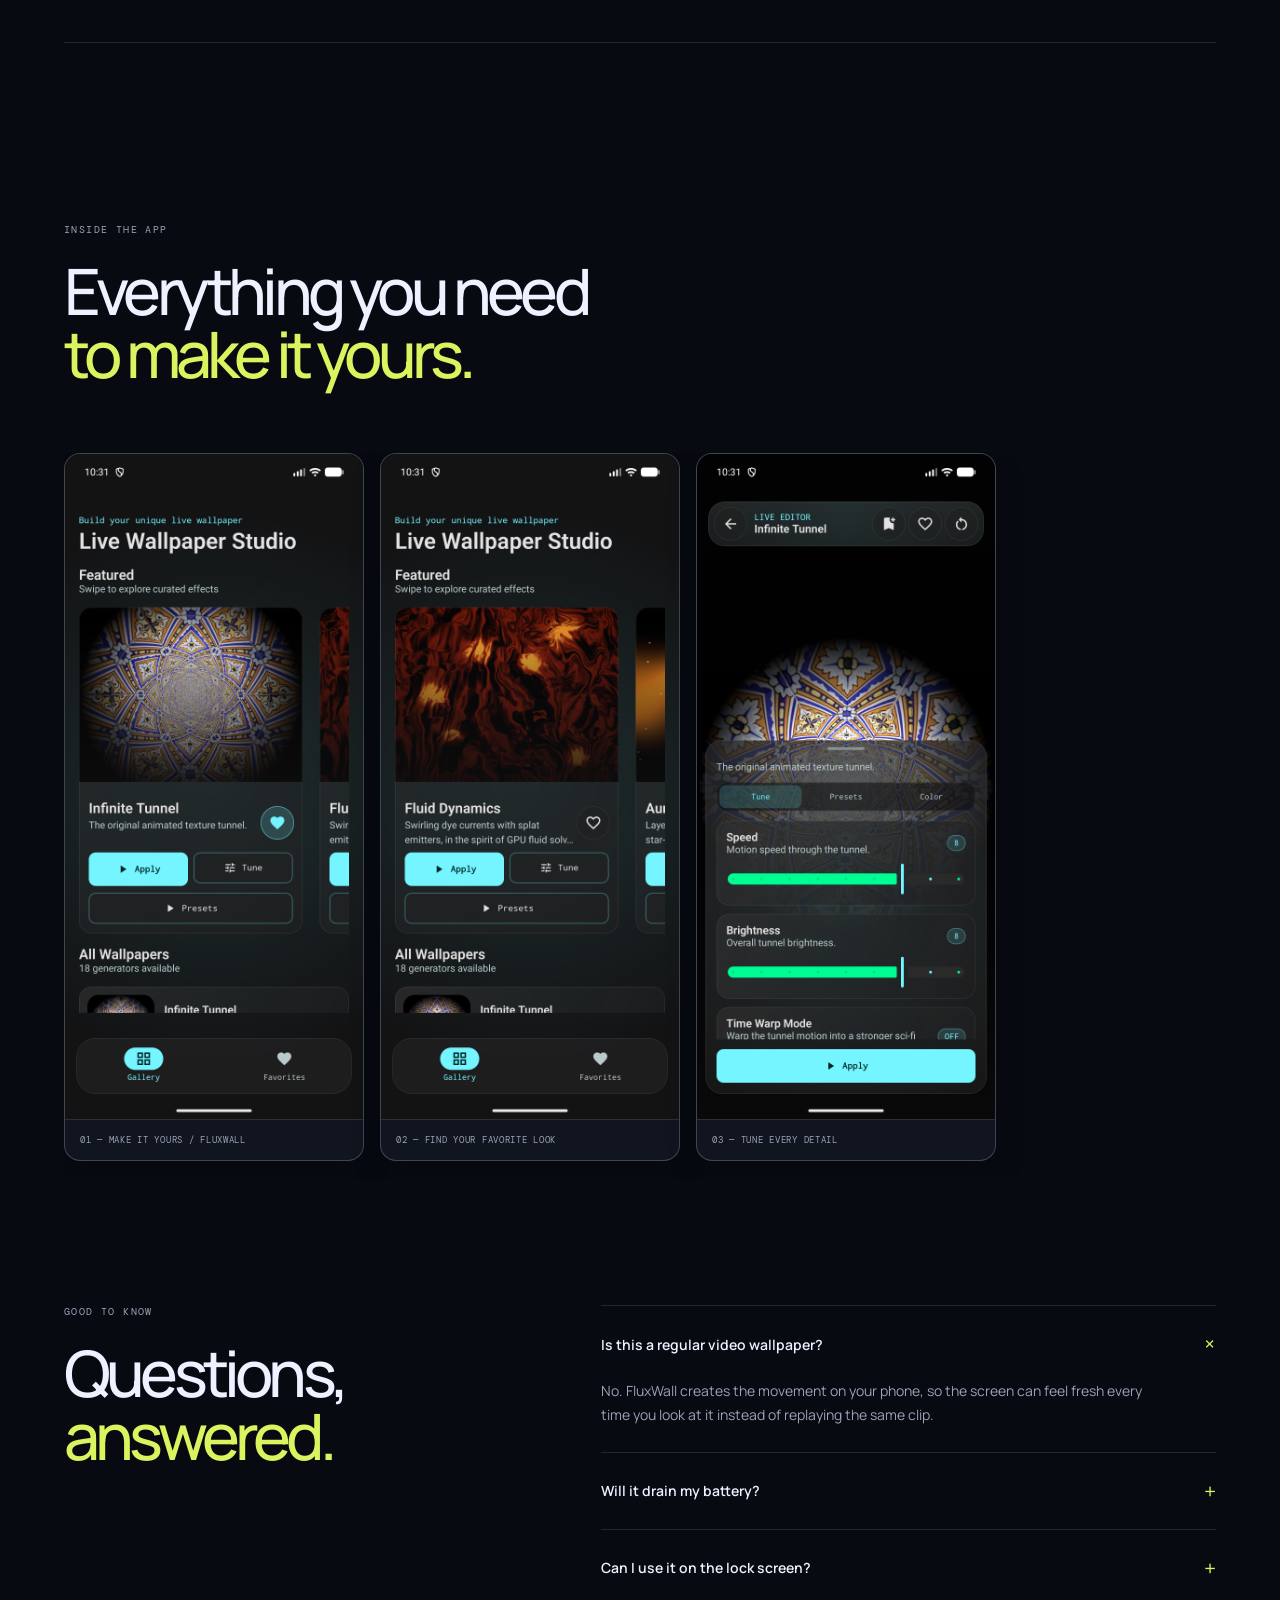
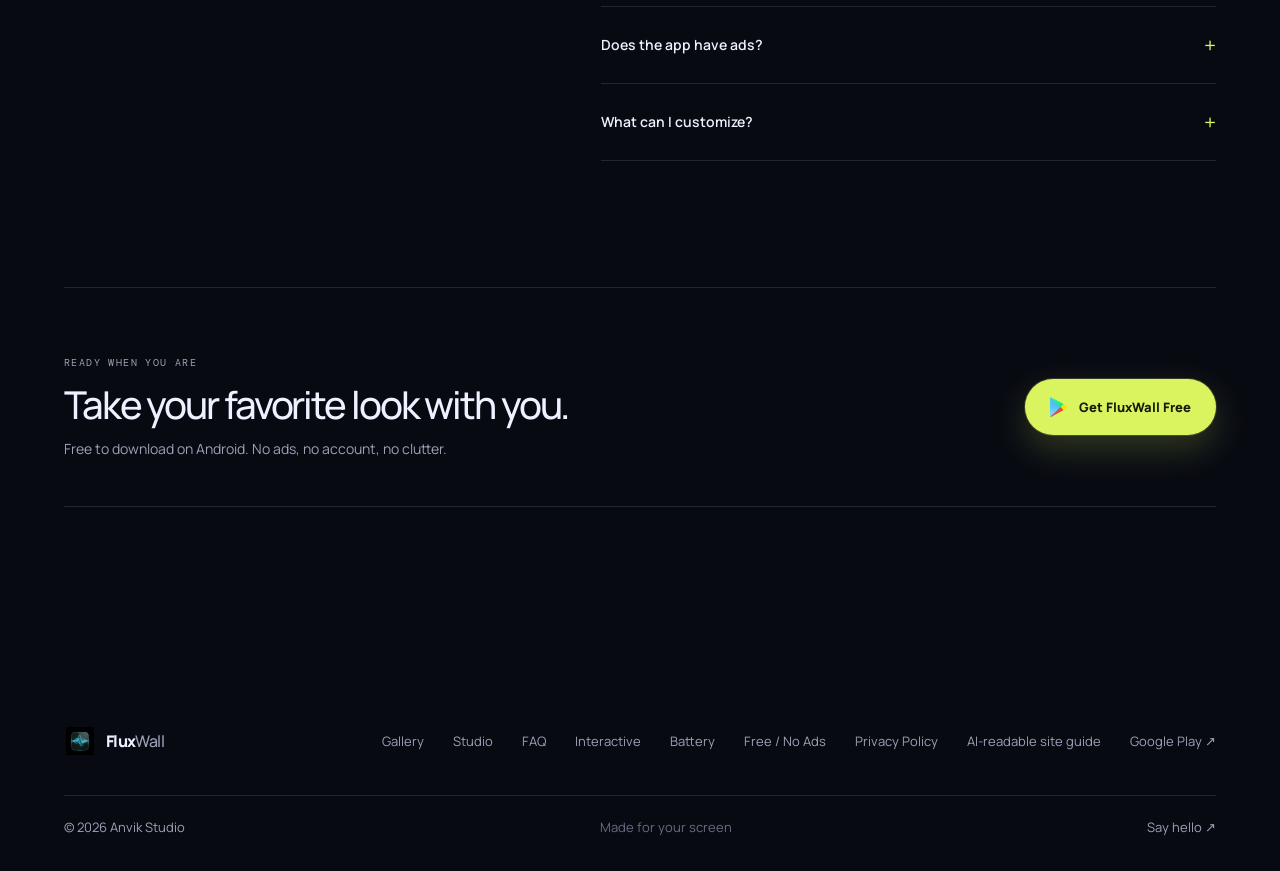
==== commit cf969631: "+ optimize SEO landing pages with device screenshots and high-converting layouts" ====
--- a/index.html
+++ b/index.html
@@ -114,11 +114,11 @@
           <a class="button button-primary button-hero" href="https://play.google.com/store/apps/details?id=com.rrapps.infinitetunnel" target="_blank" rel="noreferrer"><img class="google-play-icon" src="assets/images/google-play-icon.png" alt="" /> Get FluxWall Free</a>
           <a class="text-link" href="#gallery">Explore the gallery <span>↓</span></a>
         </div>
-        <div class="hero-assurance" aria-label="FluxWall benefits"><span>No intrusive ads</span><span>No account needed</span><span>Free to download</span></div>
+        <div class="hero-assurance" aria-label="FluxWall benefits"><span>No ads</span><span>No account needed</span><span>Free to download</span></div>
       </div>
     </section>
 
-    <section class="ticker" aria-label="App highlights"><div class="ticker-track"><div class="ticker-set"><span>LIVE WALLPAPERS</span><b>✦</b><span>MADE FOR YOUR PHONE</span><b>✦</b><span>FREE TO DOWNLOAD</span><b>✦</b><span>NO ACCOUNT NEEDED</span><b>✦</b></div><div class="ticker-set" aria-hidden="true"><span>LIVE WALLPAPERS</span><b>✦</b><span>MADE FOR YOUR PHONE</span><b>✦</b><span>FREE TO DOWNLOAD</span><b>✦</b><span>NO ACCOUNT NEEDED</span><b>✦</b></div><div class="ticker-set" aria-hidden="true"><span>LIVE WALLPAPERS</span><b>✦</b><span>MADE FOR YOUR PHONE</span><b>✦</b><span>FREE TO DOWNLOAD</span><b>✦</b><span>NO ACCOUNT NEEDED</span><b>✦</b></div></div></section>
+    <section class="ticker" aria-label="App highlights"><div class="ticker-track"><div class="ticker-set"><span>LIVE WALLPAPERS</span><b>✦</b><span>MADE FOR YOUR PHONE</span><b>✦</b><span>FREE TO DOWNLOAD</span><b>✦</b><span>NO ADS OR ACCOUNT</span><b>✦</b></div><div class="ticker-set" aria-hidden="true"><span>LIVE WALLPAPERS</span><b>✦</b><span>MADE FOR YOUR PHONE</span><b>✦</b><span>FREE TO DOWNLOAD</span><b>✦</b><span>NO ADS OR ACCOUNT</span><b>✦</b></div><div class="ticker-set" aria-hidden="true"><span>LIVE WALLPAPERS</span><b>✦</b><span>MADE FOR YOUR PHONE</span><b>✦</b><span>FREE TO DOWNLOAD</span><b>✦</b><span>NO ADS OR ACCOUNT</span><b>✦</b></div></div></section>
 
     <section class="intro section-shell" id="how-it-works">
       <div class="section-heading intro-heading"><p class="eyebrow">A wallpaper that keeps up with you</p><h2>Your wallpaper,<br><span>alive by design.</span></h2></div>
@@ -134,7 +134,7 @@
       <div class="answer-grid">
         <article class="answer-card"><h3>Always changing</h3><p>FluxWall creates the movement on your phone, so each world can feel different every time you look at it.</p></article>
         <article class="answer-card"><h3>Made for your screen</h3><p>Choose a look, then fine-tune the color, speed, glow, and movement. Save the combinations you love and return to them anytime.</p></article>
-        <article class="answer-card"><h3>Free and easy to use</h3><p>FluxWall is available on Google Play for Android devices that support live wallpapers. No account needed and no intrusive ads. FluxWall collects only limited usage and crash data to stay stable and improve; see the Privacy Policy.</p></article>
+        <article class="answer-card"><h3>Free and easy to use</h3><p>FluxWall is available on Google Play for Android devices that support live wallpapers. No account, no ads, and no tracking inside the app.</p></article>
       </div>
     </section>
 
@@ -157,17 +157,17 @@
       <div class="preview-cta"><a class="button button-primary" href="https://play.google.com/store/apps/details?id=com.rrapps.infinitetunnel" target="_blank" rel="noreferrer"><img class="google-play-icon" src="assets/images/google-play-icon.png" alt="" /> Get FluxWall Free</a></div>
     </section>
 
-    <section class="numbers section-shell"><div class="numbers-intro"><p class="eyebrow">More personality. Zero clutter.</p><p>Pick a look, make it yours, and get back to what you were doing.</p></div><div class="number-grid"><div><strong>29</strong><span>live wallpaper<br>worlds</span></div><div><strong>5</strong><span>featured worlds<br>on this site</span></div><div><strong>0</strong><span>accounts<br>needed</span></div><div><strong>∞</strong><span>ways to make<br>it yours</span></div></div></section>
+    <section class="numbers section-shell"><div class="numbers-intro"><p class="eyebrow">More personality. Zero clutter.</p><p>Pick a look, make it yours, and get back to what you were doing.</p></div><div class="number-grid"><div><strong>29</strong><span>live wallpaper<br>worlds</span></div><div><strong>5</strong><span>featured worlds<br>on this site</span></div><div><strong>0</strong><span>ads, accounts, or<br>tracking</span></div><div><strong>∞</strong><span>ways to make<br>it yours</span></div></div></section>
 
     <section class="screen-tour section-shell"><div class="section-heading"><p class="eyebrow">Inside the app</p><h2>Everything you need<br><span>to make it yours.</span></h2></div><div class="tour-layout" aria-label="FluxWall app screenshots" tabindex="0"><figure class="tour-shot"><img src="assets/images/01_studio_featured_tunnel.png" alt="FluxWall live wallpaper studio" loading="lazy"><figcaption>01 — Make it yours / FluxWall</figcaption></figure><figure class="tour-shot"><img src="assets/images/02_featured_fluid_dynamics.png" alt="Magic Fluids live wallpaper studio" loading="lazy"><figcaption>02 — Find your favorite look</figcaption></figure><figure class="tour-shot"><img src="assets/images/05_live_editor_tune.png" alt="FluxWall live editor tuning a wallpaper" loading="lazy"><figcaption>03 — Tune every detail</figcaption></figure></div></section>
 
-    <section class="faq section-shell" id="faq"><div class="section-heading"><p class="eyebrow">Good to know</p><h2>Questions,<br><span>answered.</span></h2></div><div class="faq-list"><details open><summary>Is this a regular video wallpaper?<span>+</span></summary><p>No. FluxWall creates the movement on your phone, so the screen can feel fresh every time you look at it instead of replaying the same clip.</p></details><details><summary>Will it drain my battery?<span>+</span></summary><p>FluxWall is designed to be efficient. Android pauses the app when the screen is off, and you can choose device-friendly settings for motion and detail.</p></details><details><summary>Can I use it on the lock screen?<span>+</span></summary><p>Yes, on Android versions and launchers that support lock-screen live wallpapers. The wallpaper picker will show the options available on your device.</p></details><details><summary>Does the app have ads or collect data?<span>+</span></summary><p>No account is needed and there are no intrusive ads. FluxWall collects only limited usage and crash data to keep the app stable and improve it, with no personal details like your name or email. The app works without an internet connection, and your favorites and presets stay on your device. See the <a href="privacy_policy.html">Privacy Policy</a> for details.</p></details><details><summary>What can I customize?<span>+</span></summary><p>Every wallpaper has its own controls for color, speed, glow, and movement. Start with a favorite, then make it feel like yours.</p></details></div></section>
+    <section class="faq section-shell" id="faq"><div class="section-heading"><p class="eyebrow">Good to know</p><h2>Questions,<br><span>answered.</span></h2></div><div class="faq-list"><details open><summary>Is this a regular video wallpaper?<span>+</span></summary><p>No. FluxWall creates the movement on your phone, so the screen can feel fresh every time you look at it instead of replaying the same clip.</p></details><details><summary>Will it drain my battery?<span>+</span></summary><p>FluxWall is designed to be efficient. Android pauses the app when the screen is off, and you can choose device-friendly settings for motion and detail.</p></details><details><summary>Can I use it on the lock screen?<span>+</span></summary><p>Yes, on Android versions and launchers that support lock-screen live wallpapers. The wallpaper picker will show the options available on your device.</p></details><details><summary>Does the app have ads?<span>+</span></summary><p>No ads, no account, and no tracking inside the app. Your favorites and presets stay on your device.</p></details><details><summary>What can I customize?<span>+</span></summary><p>Every wallpaper has its own controls for color, speed, glow, and movement. Start with a favorite, then make it feel like yours.</p></details></div></section>
 
-    <section class="install-strip section-shell" aria-label="Install FluxWall"><div><p class="eyebrow">Ready when you are</p><strong>Take your favorite look with you.</strong><span>Free to download on Android. No account, no intrusive ads, no clutter.</span></div><a class="button button-primary" href="https://play.google.com/store/apps/details?id=com.rrapps.infinitetunnel" target="_blank" rel="noreferrer"><img class="google-play-icon" src="assets/images/google-play-icon.png" alt="" /> Get FluxWall Free</a></section>
+    <section class="install-strip section-shell" aria-label="Install FluxWall"><div><p class="eyebrow">Ready when you are</p><strong>Take your favorite look with you.</strong><span>Free to download on Android. No ads, no account, no clutter.</span></div><a class="button button-primary" href="https://play.google.com/store/apps/details?id=com.rrapps.infinitetunnel" target="_blank" rel="noreferrer"><img class="google-play-icon" src="assets/images/google-play-icon.png" alt="" /> Get FluxWall Free</a></section>
 
   </main>
 
-  <footer class="footer section-shell"><div class="footer-top"><a class="brand" href="#top"><img class="brand-icon" src="assets/images/fluxwall-icon.png" alt="" /><span>Flux<span class="brand-muted">Wall</span></span></a><div class="footer-links"><a href="#gallery">Gallery</a><a href="#studio">Studio</a><a href="#faq">FAQ</a><a href="privacy_policy.html">Privacy Policy</a><a href="https://fluxwall.anvik.studio/llms.txt">AI-readable site guide</a><a href="https://play.google.com/store/apps/details?id=com.rrapps.infinitetunnel" target="_blank" rel="noreferrer">Google Play ↗</a></div></div><div class="footer-bottom"><span>© <span data-year></span> <a href="https://anvik.studio" target="_blank" rel="noreferrer">Anvik Studio</a></span><span>Made for your screen</span><a href="mailto:support@anvik.studio">Say hello ↗</a></div></footer>
+  <footer class="footer section-shell"><div class="footer-top"><a class="brand" href="#top"><img class="brand-icon" src="assets/images/fluxwall-icon.png" alt="" /><span>Flux<span class="brand-muted">Wall</span></span></a><div class="footer-links"><a href="#gallery">Gallery</a><a href="#studio">Studio</a><a href="#faq">FAQ</a><a href="interactive-live-wallpaper-android.html">Interactive</a><a href="live-wallpaper-battery.html">Battery</a><a href="free-live-wallpaper-no-ads.html">Free / No Ads</a><a href="privacy_policy.html">Privacy Policy</a><a href="https://fluxwall.anvik.studio/llms.txt">AI-readable site guide</a><a href="https://play.google.com/store/apps/details?id=com.rrapps.infinitetunnel" target="_blank" rel="noreferrer">Google Play ↗</a></div></div><div class="footer-bottom"><span>© <span data-year></span> <a href="https://anvik.studio" target="_blank" rel="noreferrer">Anvik Studio</a></span><span>Made for your screen</span><a href="mailto:support@anvik.studio">Say hello ↗</a></div></footer>
   <div class="sticky-download"><span>Make your screen yours.</span><a href="https://play.google.com/store/apps/details?id=com.rrapps.infinitetunnel" target="_blank" rel="noreferrer"><img class="google-play-icon" src="assets/images/google-play-icon.png" alt="" /> Get FluxWall Free</a></div>
   <script type="module" src="js/app.js"></script>
 </body>
--- a/css/site.css
+++ b/css/site.css
@@ -277,7 +277,7 @@
 }
 @media (prefers-reduced-motion: reduce) { *, *::before, *::after { animation-duration: .01ms !important; animation-iteration-count: 1 !important; scroll-behavior: auto !important; transition-duration: .01ms !important; } }
 
-/* Content pages (search landing pages) */
+/* Content pages & SEO Landing Pages */
 .content-page { max-width: 780px; padding-bottom: 100px; padding-top: 140px; }
 .content-page h1 { font-size: clamp(34px, 5vw, 56px); font-weight: 500; letter-spacing: -.06em; line-height: 1.05; margin: 0 0 24px; }
 .content-page h2 { color: var(--ink); font-size: 22px; font-weight: 600; letter-spacing: -.03em; margin: 40px 0 14px; }
@@ -292,4 +292,110 @@
 .content-cta .content-note { font-size: 12px; margin: 0; }
 .content-related { border-top: 1px solid var(--line); display: flex; flex-wrap: wrap; gap: 12px 28px; margin-top: 48px; padding-top: 24px; }
 .content-related a { font-size: 13px; }
+
+/* SEO Landing Pages & High-Converting Product Showcases */
+.landing-shell { width: min(1180px, calc(100% - var(--gutter) * 2)); margin-inline: auto; padding-bottom: 120px; padding-top: 140px; }
+.landing-hero { align-items: center; display: grid; gap: clamp(40px, 6vw, 80px); grid-template-columns: 1.15fr 0.85fr; padding-bottom: 80px; position: relative; }
+.landing-hero-copy { max-width: 620px; }
+.landing-hero-copy h1 { font-size: clamp(38px, 4.6vw, 68px); font-weight: 500; letter-spacing: -.075em; line-height: 1.02; margin: 0 0 24px; }
+.landing-hero-copy h1 em { color: var(--lime); font-style: normal; }
+.landing-hero-copy .lede { color: rgba(238, 241, 255, .82); font-size: 18px; line-height: 1.68; margin: 0 0 32px; }
+.landing-hero-actions { align-items: center; display: flex; flex-wrap: wrap; gap: 20px; margin-bottom: 30px; }
+.trust-chips { display: flex; flex-wrap: wrap; gap: 10px; list-style: none; margin: 0; padding: 0; }
+.trust-chip { align-items: center; background: rgba(234, 239, 255, .04); border: 1px solid var(--line); border-radius: 99px; color: var(--muted); display: inline-flex; font-family: var(--mono); font-size: 11px; gap: 8px; letter-spacing: .04em; padding: 7px 14px; }
+.trust-chip::before { background: var(--lime); border-radius: 50%; box-shadow: 0 0 8px var(--lime); content: ''; height: 5px; width: 5px; }
+
+/* Phone Mockup Frame */
+.mockup-wrap { display: flex; justify-content: center; position: relative; }
+.phone-mockup { background: #0d101b; border: 8px solid #1c2237; border-radius: 40px; box-shadow: 0 24px 60px rgba(0, 0, 0, .55), 0 0 40px rgba(217, 244, 95, .06); max-width: 320px; overflow: hidden; position: relative; width: 100%; }
+.phone-mockup::before { background: #1c2237; border-radius: 0 0 10px 10px; content: ''; height: 14px; left: 50%; position: absolute; top: 0; transform: translateX(-50%); width: 72px; z-index: 5; }
+.phone-mockup img, .phone-mockup picture { display: block; height: auto; width: 100%; }
+
+/* Landing Section */
+.landing-section { border-top: 1px solid var(--line); padding: 80px 0; }
+.landing-section-intro { margin-bottom: 48px; max-width: 720px; }
+.landing-section-intro h2 { font-size: clamp(30px, 3.8vw, 48px); font-weight: 500; letter-spacing: -.06em; line-height: 1.08; margin: 0 0 16px; }
+.landing-section-intro h2 span { color: var(--lime); }
+.landing-section-intro p { color: var(--muted); font-size: 16px; line-height: 1.68; margin: 0; }
+
+/* Problem vs Solution Split Cards */
+.problem-solution-grid { display: grid; gap: 24px; grid-template-columns: 1fr 1fr; margin-top: 36px; }
+.audit-card { background: var(--panel); border: 1px solid var(--line); border-radius: 16px; padding: 32px 28px; position: relative; }
+.audit-card.is-problem { border-color: rgba(255, 132, 108, .25); background: linear-gradient(180deg, rgba(255, 132, 108, .04) 0%, var(--panel) 100%); }
+.audit-card.is-solution { border-color: rgba(217, 244, 95, .3); background: linear-gradient(180deg, rgba(217, 244, 95, .05) 0%, var(--panel) 100%); }
+.audit-badge { border-radius: 99px; display: inline-block; font-family: var(--mono); font-size: 10px; font-weight: 600; letter-spacing: .08em; margin-bottom: 16px; padding: 5px 12px; text-transform: uppercase; }
+.audit-card.is-problem .audit-badge { background: rgba(255, 132, 108, .12); color: var(--coral); }
+.audit-card.is-solution .audit-badge { background: rgba(217, 244, 95, .15); color: var(--lime); }
+.audit-card h3 { font-size: 20px; letter-spacing: -.03em; margin: 0 0 16px; }
+.audit-list { list-style: none; margin: 0; padding: 0; }
+.audit-list li { color: var(--muted); font-size: 14px; line-height: 1.6; margin-bottom: 12px; padding-left: 24px; position: relative; }
+.audit-card.is-problem .audit-list li::before { color: var(--coral); content: '✕'; font-weight: 700; left: 0; position: absolute; }
+.audit-card.is-solution .audit-list li::before { color: var(--lime); content: '✓'; font-weight: 700; left: 0; position: absolute; }
+
+/* Alternating Feature Showcase Rows */
+.feature-showcase { align-items: center; display: grid; gap: clamp(36px, 6vw, 72px); grid-template-columns: 1.15fr 0.85fr; margin-top: 60px; }
+.feature-showcase.is-reverse { grid-template-columns: 0.85fr 1.15fr; }
+.feature-showcase.is-reverse .feature-showcase-copy { order: 2; }
+.feature-showcase.is-reverse .mockup-wrap { order: 1; }
+.feature-kicker { color: var(--lime); font-family: var(--mono); font-size: 10px; letter-spacing: .14em; margin-bottom: 12px; text-transform: uppercase; }
+.feature-showcase h3 { font-size: clamp(26px, 3.2vw, 38px); font-weight: 500; letter-spacing: -.05em; line-height: 1.15; margin: 0 0 18px; }
+.feature-showcase p { color: var(--muted); font-size: 15px; line-height: 1.72; margin: 0 0 20px; }
+.feature-points { list-style: none; margin: 0 0 28px; padding: 0; }
+.feature-points li { color: var(--ink); font-size: 14px; line-height: 1.6; margin-bottom: 12px; padding-left: 24px; position: relative; }
+.feature-points li::before { background: var(--lime); border-radius: 50%; content: ''; height: 6px; left: 4px; position: absolute; top: 9px; width: 6px; }
+.feature-points li strong { color: #fff; }
+
+/* Comparison Table */
+.comparison-wrap { border: 1px solid var(--line); border-radius: 18px; margin-top: 36px; overflow-x: auto; scrollbar-color: var(--line-bright) transparent; scrollbar-width: thin; }
+.comparison-table { border-collapse: collapse; min-width: 640px; text-align: left; width: 100%; }
+.comparison-table th, .comparison-table td { border-bottom: 1px solid var(--line); padding: 18px 22px; vertical-align: middle; }
+.comparison-table th { background: #0d101b; color: var(--muted); font-family: var(--mono); font-size: 11px; font-weight: 600; letter-spacing: .08em; text-transform: uppercase; }
+.comparison-table th.col-highlight, .comparison-table td.col-highlight { background: rgba(217, 244, 95, .05); border-left: 1px solid rgba(217, 244, 95, .25); border-right: 1px solid rgba(217, 244, 95, .25); color: var(--ink); }
+.comparison-table th.col-highlight { color: var(--lime); }
+.comparison-table td { color: var(--muted); font-size: 13px; line-height: 1.5; }
+.comparison-table td.col-highlight { font-weight: 600; }
+.check-lime { color: var(--lime); font-weight: 700; margin-right: 6px; }
+.cross-muted { color: var(--coral); font-weight: 700; margin-right: 6px; }
+
+/* FAQ Details in Landing Pages */
+.landing-faq { border-top: 1px solid var(--line); margin-top: 36px; }
+.landing-faq details { border-bottom: 1px solid var(--line); }
+.landing-faq summary { align-items: center; color: var(--ink); cursor: pointer; display: flex; font-size: 16px; font-weight: 600; justify-content: space-between; list-style: none; padding: 22px 0; transition: color .2s; }
+.landing-faq summary::-webkit-details-marker { display: none; }
+.landing-faq summary:hover { color: var(--lime); }
+.landing-faq summary span { color: var(--lime); font-family: var(--mono); font-size: 18px; transition: transform .25s ease; }
+.landing-faq details[open] summary span { transform: rotate(45deg); }
+.landing-faq details p { color: var(--muted); font-size: 14px; line-height: 1.75; margin: 0 0 22px; }
+.landing-faq details a { color: var(--lime); text-decoration: underline; }
+
+/* Bottom CTA Banner */
+.landing-cta-banner { align-items: center; background: linear-gradient(135deg, rgba(217, 244, 95, .1) 0%, rgba(13, 16, 27, .9) 50%, rgba(168, 140, 255, .08) 100%); border: 1px solid var(--line-bright); border-radius: 24px; display: flex; flex-wrap: wrap; gap: 32px; justify-content: space-between; margin-top: 80px; padding: 56px clamp(24px, 5vw, 64px); position: relative; }
+.landing-cta-banner h2 { font-size: clamp(28px, 3.5vw, 44px); font-weight: 500; letter-spacing: -.05em; line-height: 1.1; margin: 0 0 12px; }
+.landing-cta-banner p { color: var(--muted); font-size: 15px; line-height: 1.6; margin: 0; max-width: 460px; }
+.landing-cta-actions { display: flex; flex-direction: column; gap: 12px; }
+.landing-cta-actions .content-note { color: var(--quiet); font-size: 11px; margin: 0; text-align: center; }
+
+/* Related Guides Navigation */
+.landing-related-nav { align-items: center; border-top: 1px solid var(--line); display: flex; flex-wrap: wrap; gap: 14px 28px; margin-top: 60px; padding-top: 32px; }
+.landing-related-nav span { color: var(--quiet); font-family: var(--mono); font-size: 11px; letter-spacing: .08em; text-transform: uppercase; }
+.landing-related-nav a { color: var(--lime); font-size: 13px; font-weight: 600; transition: opacity .2s; }
+.landing-related-nav a:hover { opacity: .8; }
+
+/* Mobile responsive styles */
+@media (max-width: 900px) {
+  .landing-hero { grid-template-columns: 1fr; padding-bottom: 40px; }
+  .landing-hero .mockup-wrap { order: -1; }
+  .phone-mockup { max-width: 270px; }
+  .problem-solution-grid { grid-template-columns: 1fr; }
+  .feature-showcase, .feature-showcase.is-reverse { grid-template-columns: 1fr; margin-top: 48px; }
+  .feature-showcase.is-reverse .feature-showcase-copy { order: 1; }
+  .feature-showcase.is-reverse .mockup-wrap { order: 2; }
+}
+@media (max-width: 640px) {
+  .landing-shell { padding-top: 110px; padding-bottom: 100px; }
+  .landing-hero-actions .button { width: 100%; }
+  .landing-cta-banner { padding: 36px 24px; }
+  .landing-cta-actions { width: 100%; }
+  .landing-cta-actions .button { width: 100%; }
+}
 @media (max-width: 760px) { .content-page { padding-top: 110px; padding-bottom: 120px; } }
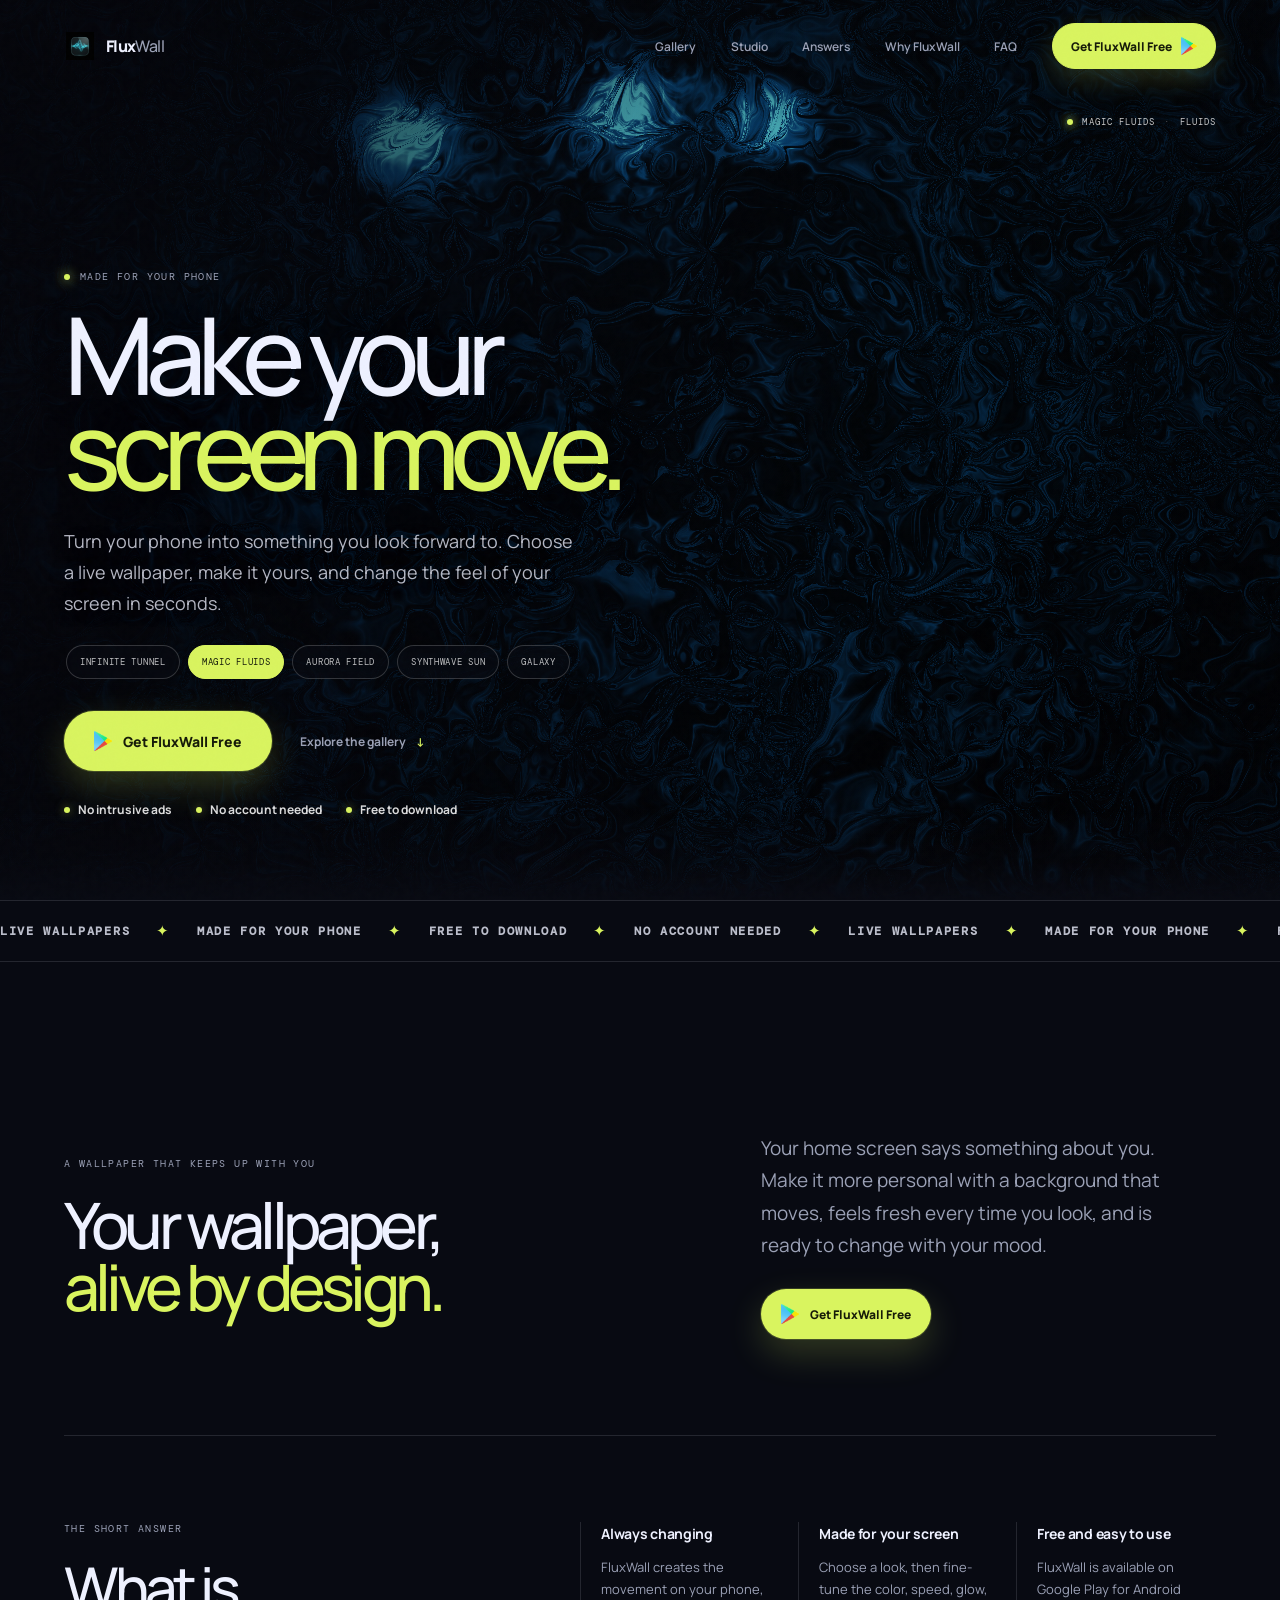
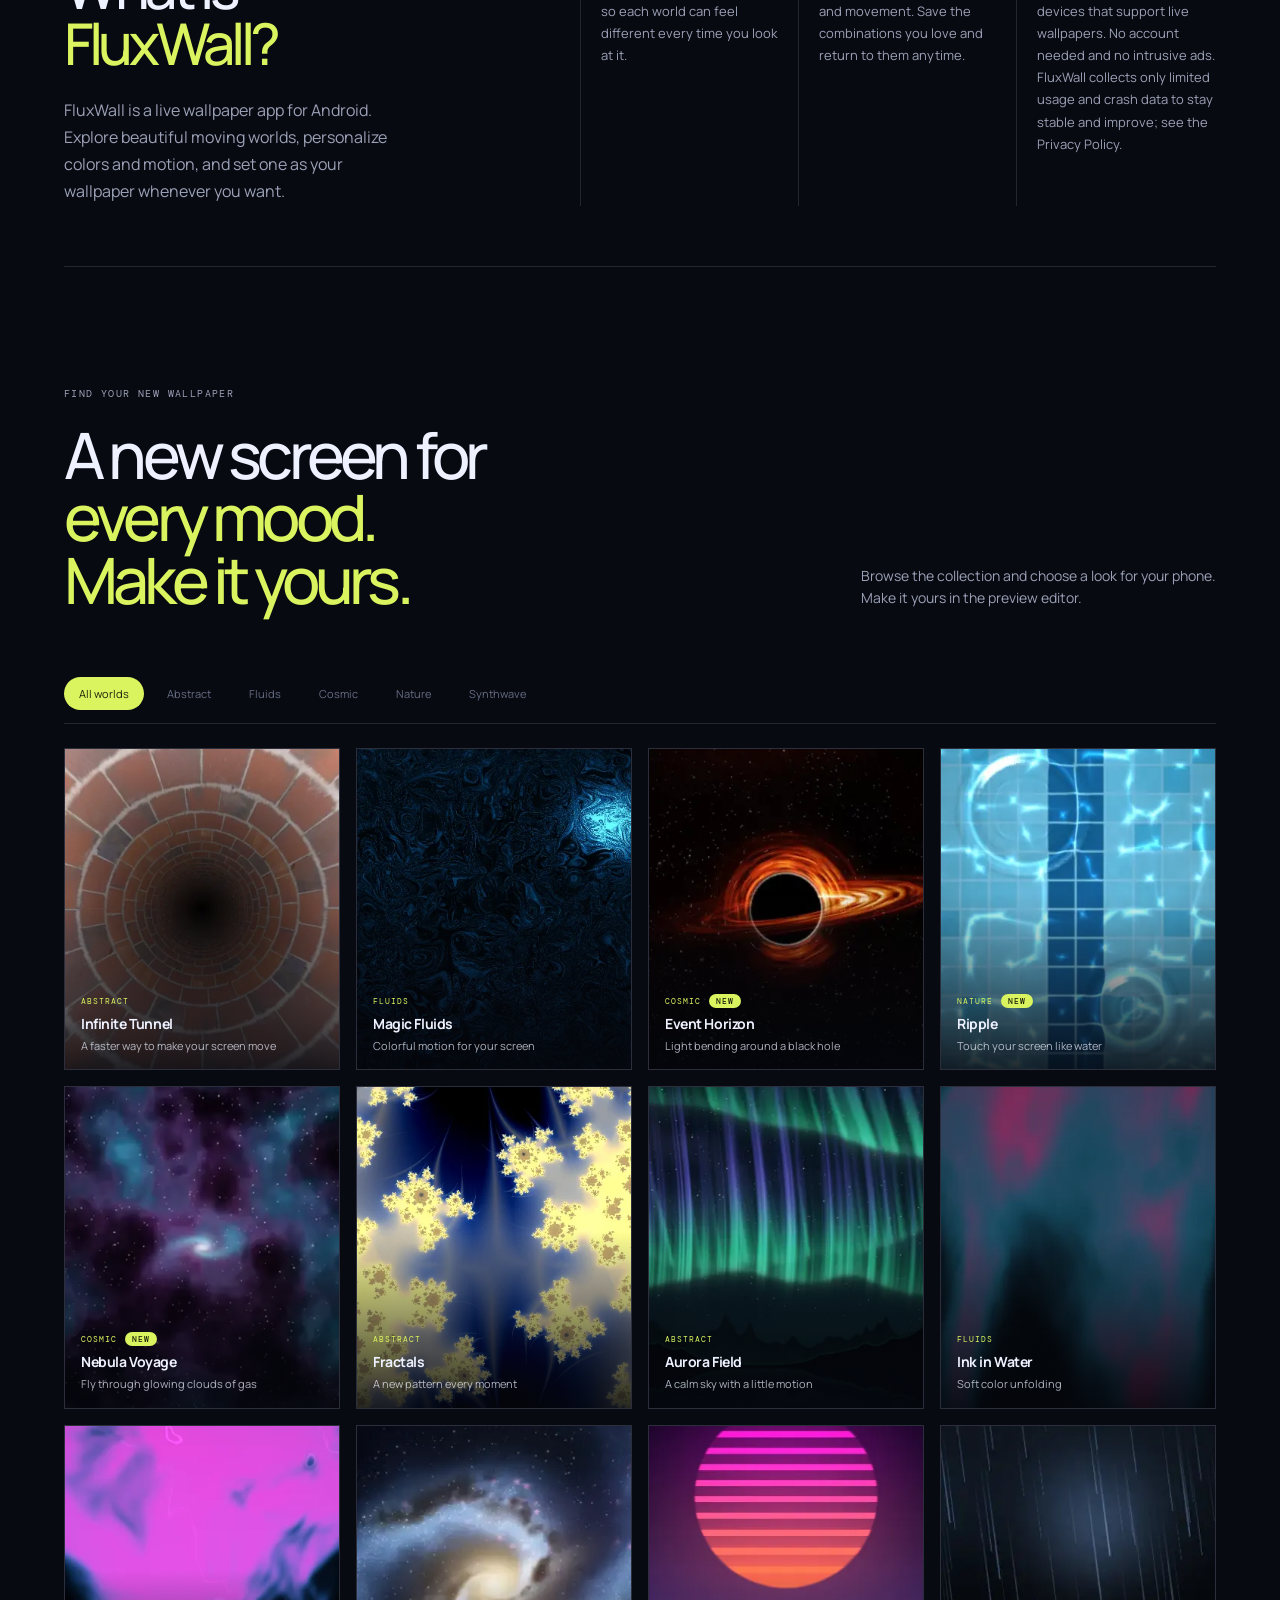
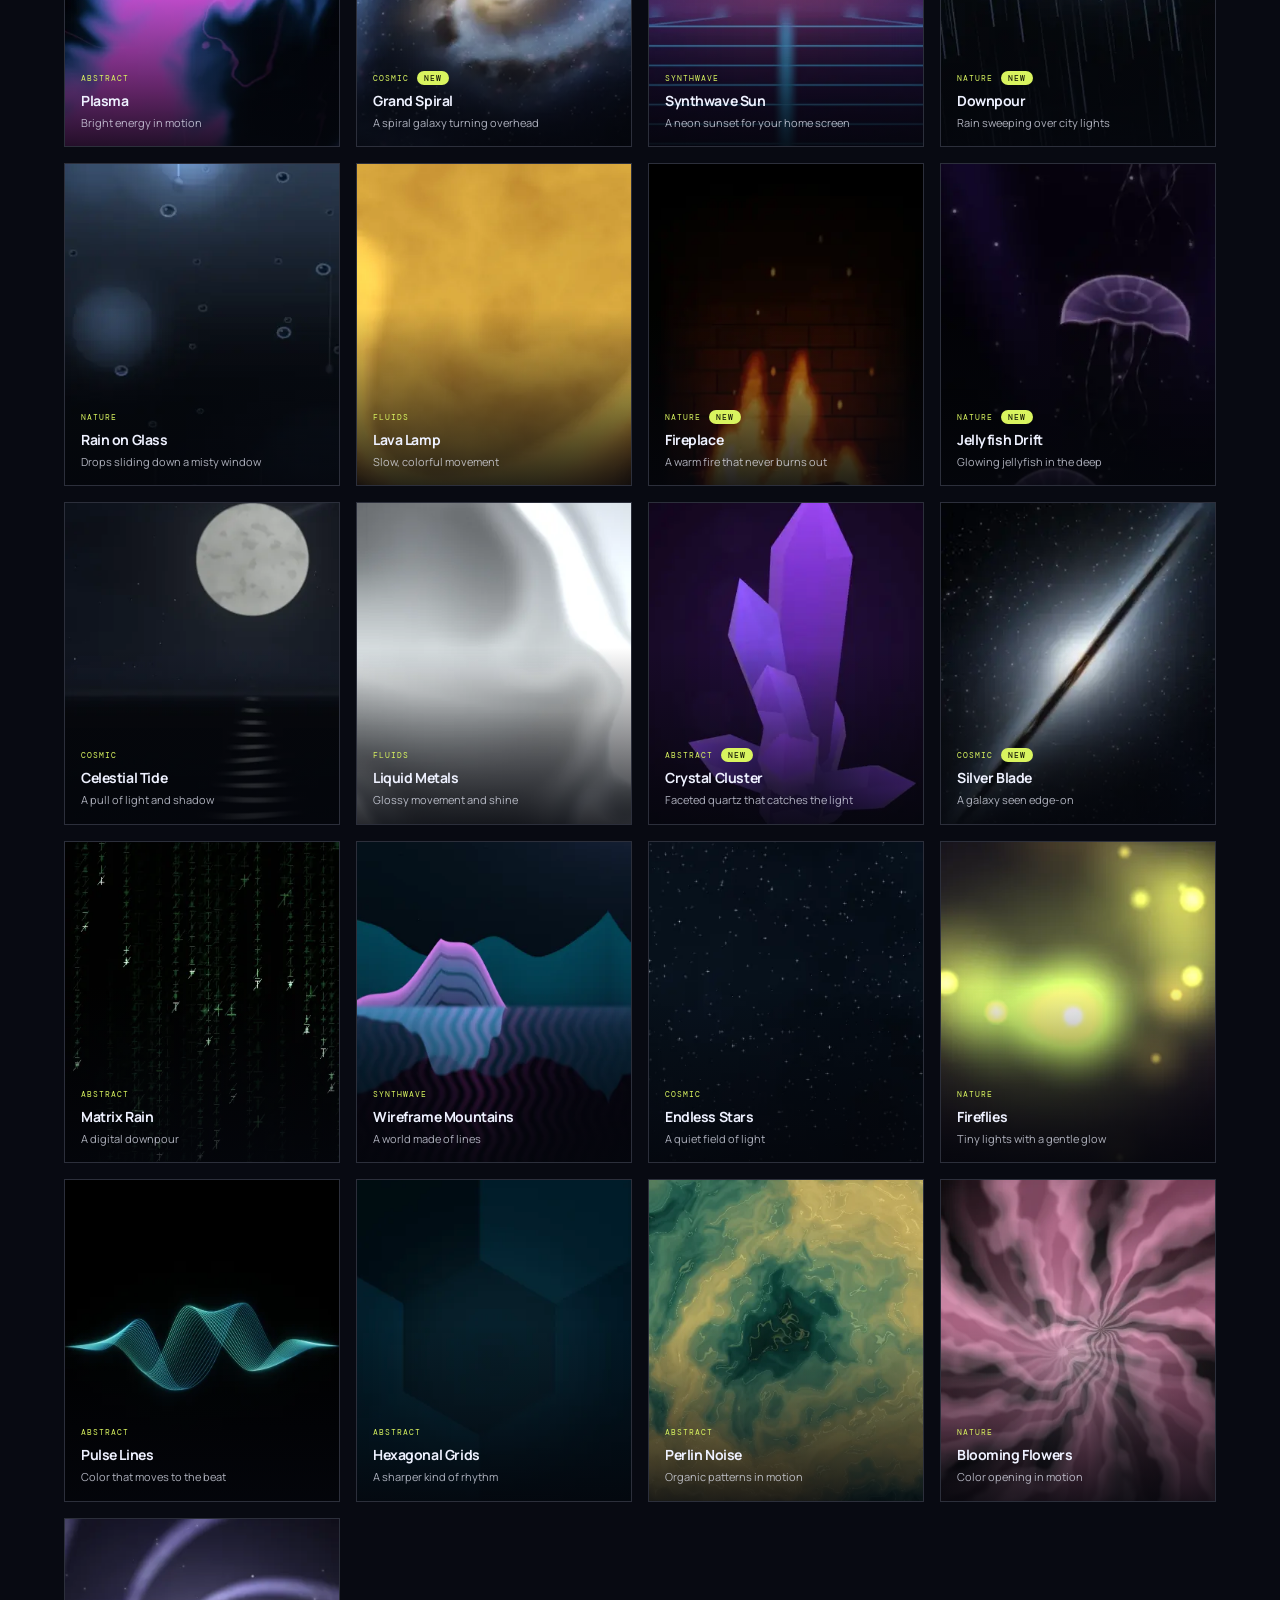
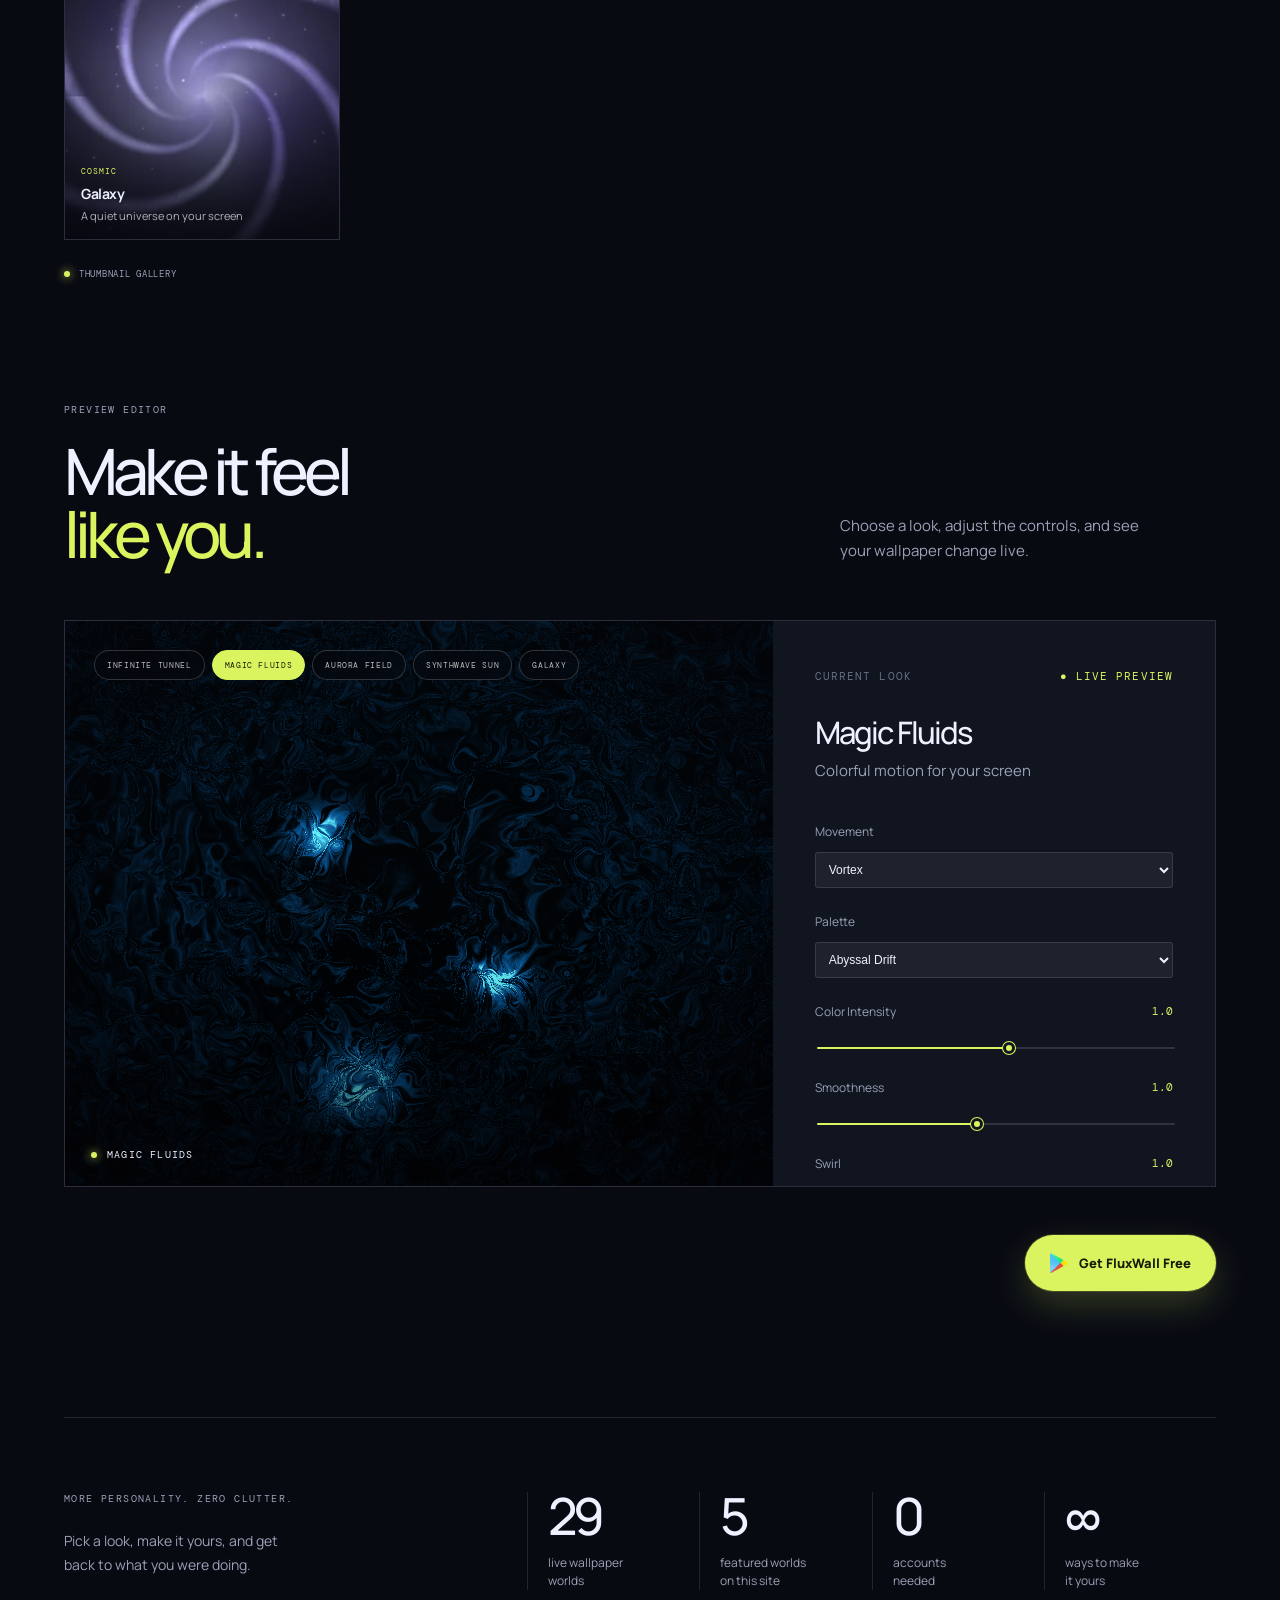
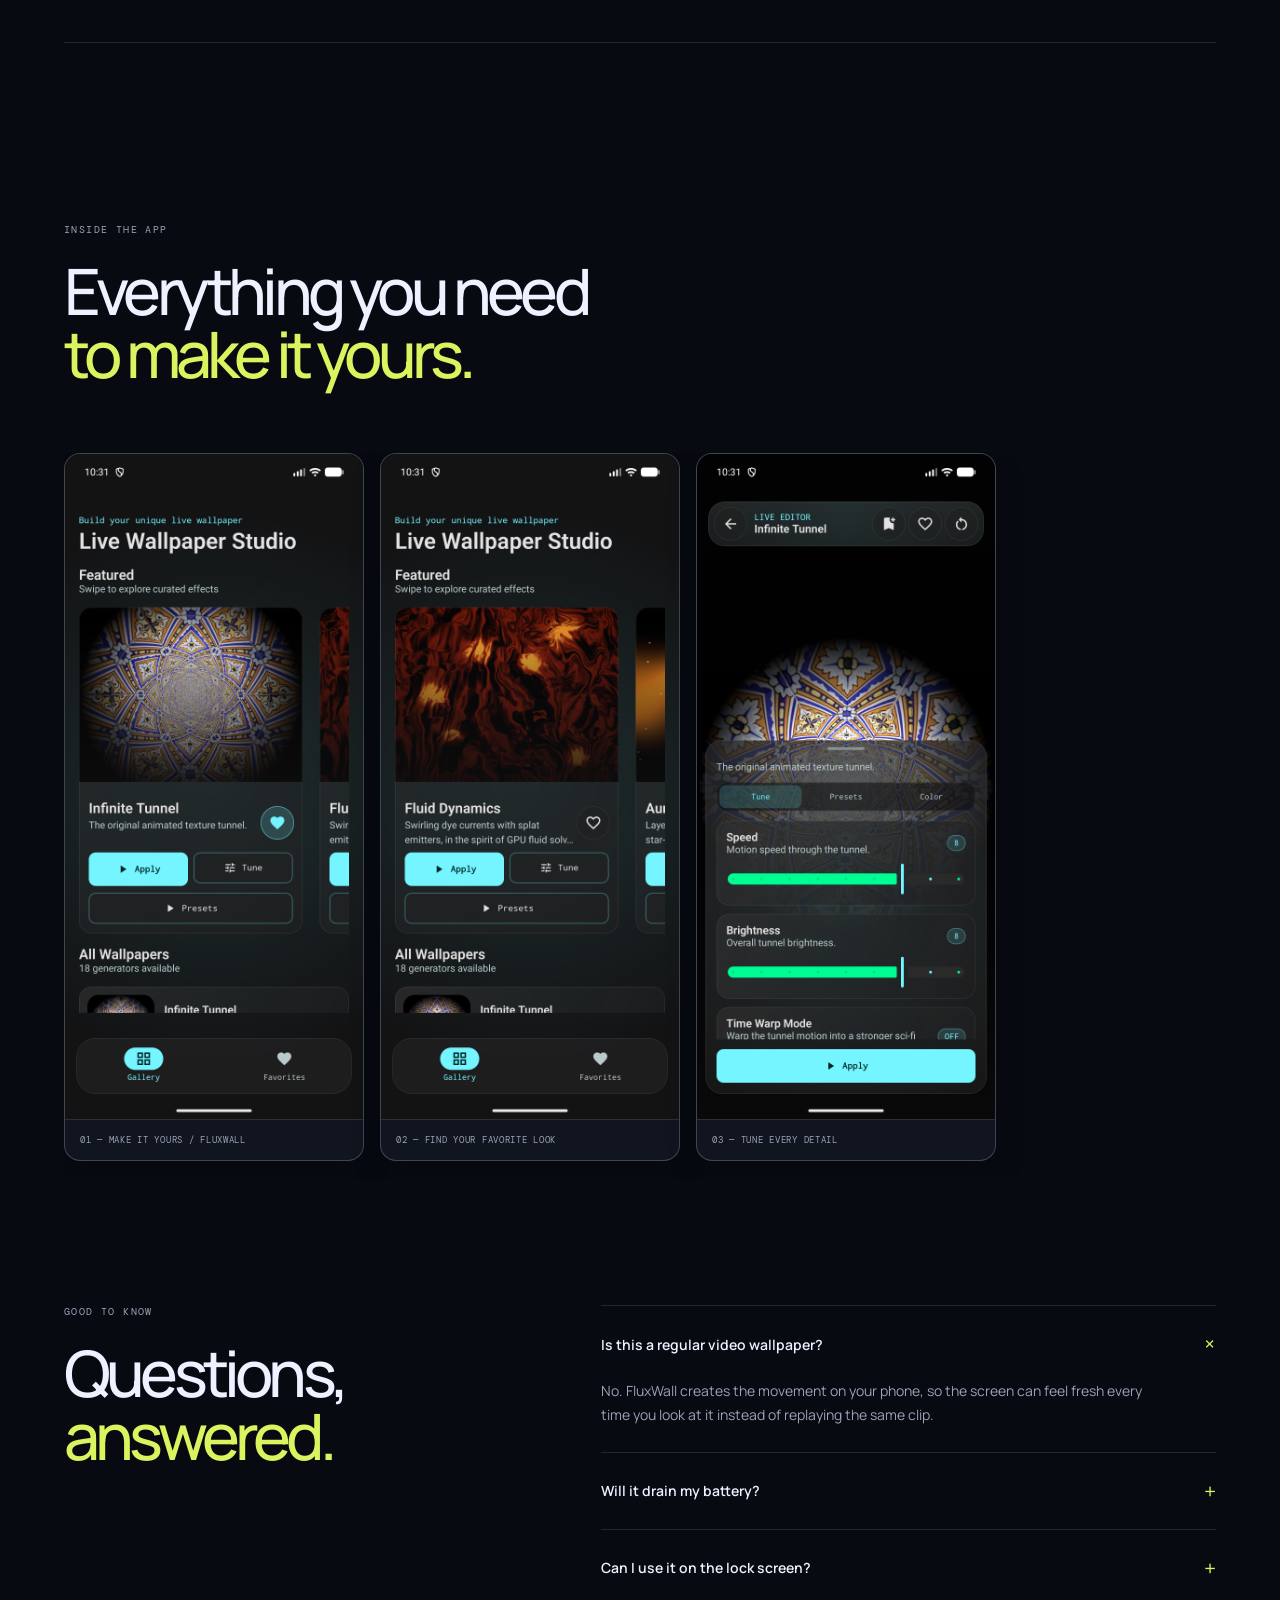
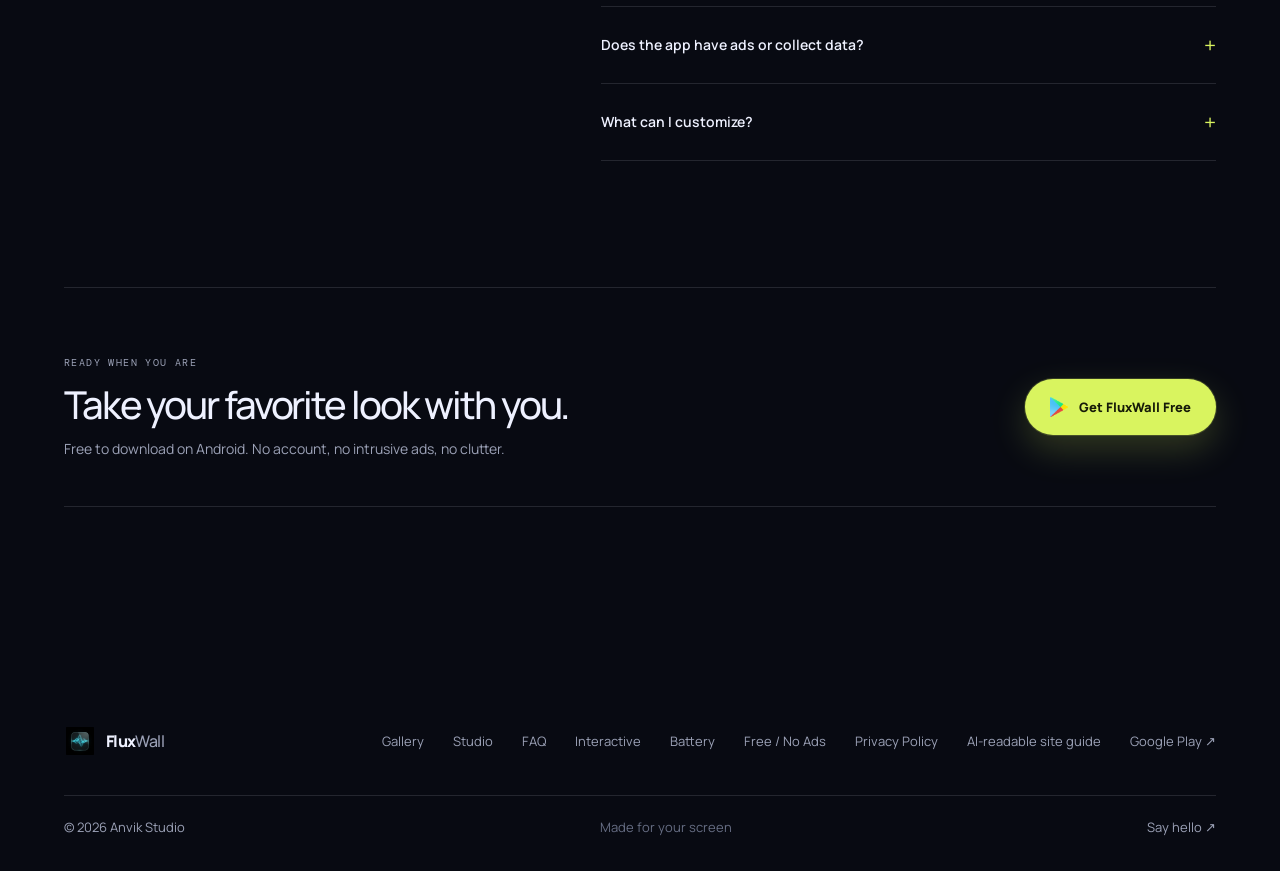
==== commit 75c14175: "Merge branch 'privacy-policy-update' into main" ====
--- a/index.html
+++ b/index.html
@@ -114,11 +114,11 @@
           <a class="button button-primary button-hero" href="https://play.google.com/store/apps/details?id=com.rrapps.infinitetunnel" target="_blank" rel="noreferrer"><img class="google-play-icon" src="assets/images/google-play-icon.png" alt="" /> Get FluxWall Free</a>
           <a class="text-link" href="#gallery">Explore the gallery <span>↓</span></a>
         </div>
-        <div class="hero-assurance" aria-label="FluxWall benefits"><span>No ads</span><span>No account needed</span><span>Free to download</span></div>
+        <div class="hero-assurance" aria-label="FluxWall benefits"><span>No intrusive ads</span><span>No account needed</span><span>Free to download</span></div>
       </div>
     </section>
 
-    <section class="ticker" aria-label="App highlights"><div class="ticker-track"><div class="ticker-set"><span>LIVE WALLPAPERS</span><b>✦</b><span>MADE FOR YOUR PHONE</span><b>✦</b><span>FREE TO DOWNLOAD</span><b>✦</b><span>NO ADS OR ACCOUNT</span><b>✦</b></div><div class="ticker-set" aria-hidden="true"><span>LIVE WALLPAPERS</span><b>✦</b><span>MADE FOR YOUR PHONE</span><b>✦</b><span>FREE TO DOWNLOAD</span><b>✦</b><span>NO ADS OR ACCOUNT</span><b>✦</b></div><div class="ticker-set" aria-hidden="true"><span>LIVE WALLPAPERS</span><b>✦</b><span>MADE FOR YOUR PHONE</span><b>✦</b><span>FREE TO DOWNLOAD</span><b>✦</b><span>NO ADS OR ACCOUNT</span><b>✦</b></div></div></section>
+    <section class="ticker" aria-label="App highlights"><div class="ticker-track"><div class="ticker-set"><span>LIVE WALLPAPERS</span><b>✦</b><span>MADE FOR YOUR PHONE</span><b>✦</b><span>FREE TO DOWNLOAD</span><b>✦</b><span>NO ACCOUNT NEEDED</span><b>✦</b></div><div class="ticker-set" aria-hidden="true"><span>LIVE WALLPAPERS</span><b>✦</b><span>MADE FOR YOUR PHONE</span><b>✦</b><span>FREE TO DOWNLOAD</span><b>✦</b><span>NO ACCOUNT NEEDED</span><b>✦</b></div><div class="ticker-set" aria-hidden="true"><span>LIVE WALLPAPERS</span><b>✦</b><span>MADE FOR YOUR PHONE</span><b>✦</b><span>FREE TO DOWNLOAD</span><b>✦</b><span>NO ACCOUNT NEEDED</span><b>✦</b></div></div></section>
 
     <section class="intro section-shell" id="how-it-works">
       <div class="section-heading intro-heading"><p class="eyebrow">A wallpaper that keeps up with you</p><h2>Your wallpaper,<br><span>alive by design.</span></h2></div>
@@ -134,7 +134,7 @@
       <div class="answer-grid">
         <article class="answer-card"><h3>Always changing</h3><p>FluxWall creates the movement on your phone, so each world can feel different every time you look at it.</p></article>
         <article class="answer-card"><h3>Made for your screen</h3><p>Choose a look, then fine-tune the color, speed, glow, and movement. Save the combinations you love and return to them anytime.</p></article>
-        <article class="answer-card"><h3>Free and easy to use</h3><p>FluxWall is available on Google Play for Android devices that support live wallpapers. No account, no ads, and no tracking inside the app.</p></article>
+        <article class="answer-card"><h3>Free and easy to use</h3><p>FluxWall is available on Google Play for Android devices that support live wallpapers. No account needed and no intrusive ads. FluxWall collects only limited usage and crash data to stay stable and improve; see the Privacy Policy.</p></article>
       </div>
     </section>
 
@@ -157,13 +157,13 @@
       <div class="preview-cta"><a class="button button-primary" href="https://play.google.com/store/apps/details?id=com.rrapps.infinitetunnel" target="_blank" rel="noreferrer"><img class="google-play-icon" src="assets/images/google-play-icon.png" alt="" /> Get FluxWall Free</a></div>
     </section>
 
-    <section class="numbers section-shell"><div class="numbers-intro"><p class="eyebrow">More personality. Zero clutter.</p><p>Pick a look, make it yours, and get back to what you were doing.</p></div><div class="number-grid"><div><strong>29</strong><span>live wallpaper<br>worlds</span></div><div><strong>5</strong><span>featured worlds<br>on this site</span></div><div><strong>0</strong><span>ads, accounts, or<br>tracking</span></div><div><strong>∞</strong><span>ways to make<br>it yours</span></div></div></section>
+    <section class="numbers section-shell"><div class="numbers-intro"><p class="eyebrow">More personality. Zero clutter.</p><p>Pick a look, make it yours, and get back to what you were doing.</p></div><div class="number-grid"><div><strong>29</strong><span>live wallpaper<br>worlds</span></div><div><strong>5</strong><span>featured worlds<br>on this site</span></div><div><strong>0</strong><span>accounts<br>needed</span></div><div><strong>∞</strong><span>ways to make<br>it yours</span></div></div></section>
 
     <section class="screen-tour section-shell"><div class="section-heading"><p class="eyebrow">Inside the app</p><h2>Everything you need<br><span>to make it yours.</span></h2></div><div class="tour-layout" aria-label="FluxWall app screenshots" tabindex="0"><figure class="tour-shot"><img src="assets/images/01_studio_featured_tunnel.png" alt="FluxWall live wallpaper studio" loading="lazy"><figcaption>01 — Make it yours / FluxWall</figcaption></figure><figure class="tour-shot"><img src="assets/images/02_featured_fluid_dynamics.png" alt="Magic Fluids live wallpaper studio" loading="lazy"><figcaption>02 — Find your favorite look</figcaption></figure><figure class="tour-shot"><img src="assets/images/05_live_editor_tune.png" alt="FluxWall live editor tuning a wallpaper" loading="lazy"><figcaption>03 — Tune every detail</figcaption></figure></div></section>
 
-    <section class="faq section-shell" id="faq"><div class="section-heading"><p class="eyebrow">Good to know</p><h2>Questions,<br><span>answered.</span></h2></div><div class="faq-list"><details open><summary>Is this a regular video wallpaper?<span>+</span></summary><p>No. FluxWall creates the movement on your phone, so the screen can feel fresh every time you look at it instead of replaying the same clip.</p></details><details><summary>Will it drain my battery?<span>+</span></summary><p>FluxWall is designed to be efficient. Android pauses the app when the screen is off, and you can choose device-friendly settings for motion and detail.</p></details><details><summary>Can I use it on the lock screen?<span>+</span></summary><p>Yes, on Android versions and launchers that support lock-screen live wallpapers. The wallpaper picker will show the options available on your device.</p></details><details><summary>Does the app have ads?<span>+</span></summary><p>No ads, no account, and no tracking inside the app. Your favorites and presets stay on your device.</p></details><details><summary>What can I customize?<span>+</span></summary><p>Every wallpaper has its own controls for color, speed, glow, and movement. Start with a favorite, then make it feel like yours.</p></details></div></section>
+    <section class="faq section-shell" id="faq"><div class="section-heading"><p class="eyebrow">Good to know</p><h2>Questions,<br><span>answered.</span></h2></div><div class="faq-list"><details open><summary>Is this a regular video wallpaper?<span>+</span></summary><p>No. FluxWall creates the movement on your phone, so the screen can feel fresh every time you look at it instead of replaying the same clip.</p></details><details><summary>Will it drain my battery?<span>+</span></summary><p>FluxWall is designed to be efficient. Android pauses the app when the screen is off, and you can choose device-friendly settings for motion and detail.</p></details><details><summary>Can I use it on the lock screen?<span>+</span></summary><p>Yes, on Android versions and launchers that support lock-screen live wallpapers. The wallpaper picker will show the options available on your device.</p></details><details><summary>Does the app have ads or collect data?<span>+</span></summary><p>No account is needed and there are no intrusive ads. FluxWall collects only limited usage and crash data to keep the app stable and improve it, with no personal details like your name or email. The app works without an internet connection, and your favorites and presets stay on your device. See the <a href="privacy_policy.html">Privacy Policy</a> for details.</p></details><details><summary>What can I customize?<span>+</span></summary><p>Every wallpaper has its own controls for color, speed, glow, and movement. Start with a favorite, then make it feel like yours.</p></details></div></section>
 
-    <section class="install-strip section-shell" aria-label="Install FluxWall"><div><p class="eyebrow">Ready when you are</p><strong>Take your favorite look with you.</strong><span>Free to download on Android. No ads, no account, no clutter.</span></div><a class="button button-primary" href="https://play.google.com/store/apps/details?id=com.rrapps.infinitetunnel" target="_blank" rel="noreferrer"><img class="google-play-icon" src="assets/images/google-play-icon.png" alt="" /> Get FluxWall Free</a></section>
+    <section class="install-strip section-shell" aria-label="Install FluxWall"><div><p class="eyebrow">Ready when you are</p><strong>Take your favorite look with you.</strong><span>Free to download on Android. No account, no intrusive ads, no clutter.</span></div><a class="button button-primary" href="https://play.google.com/store/apps/details?id=com.rrapps.infinitetunnel" target="_blank" rel="noreferrer"><img class="google-play-icon" src="assets/images/google-play-icon.png" alt="" /> Get FluxWall Free</a></section>
 
   </main>
 
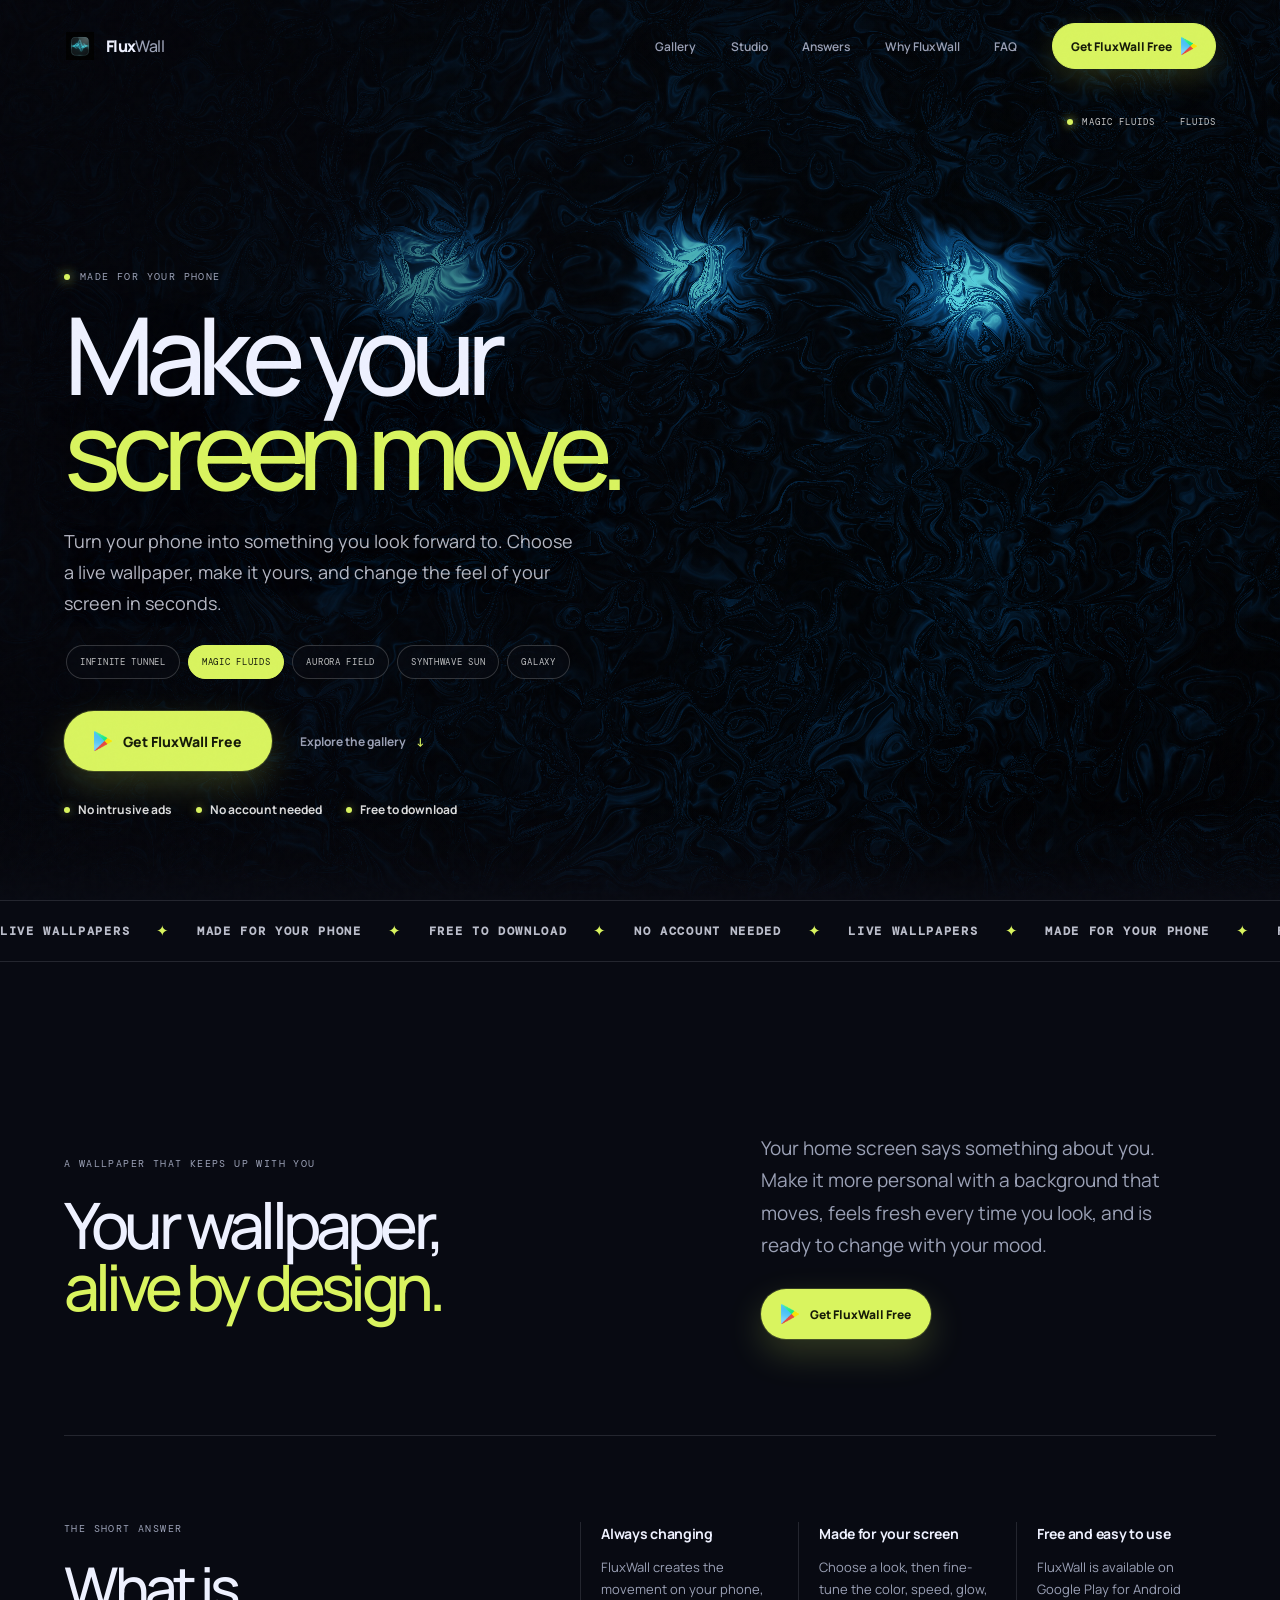
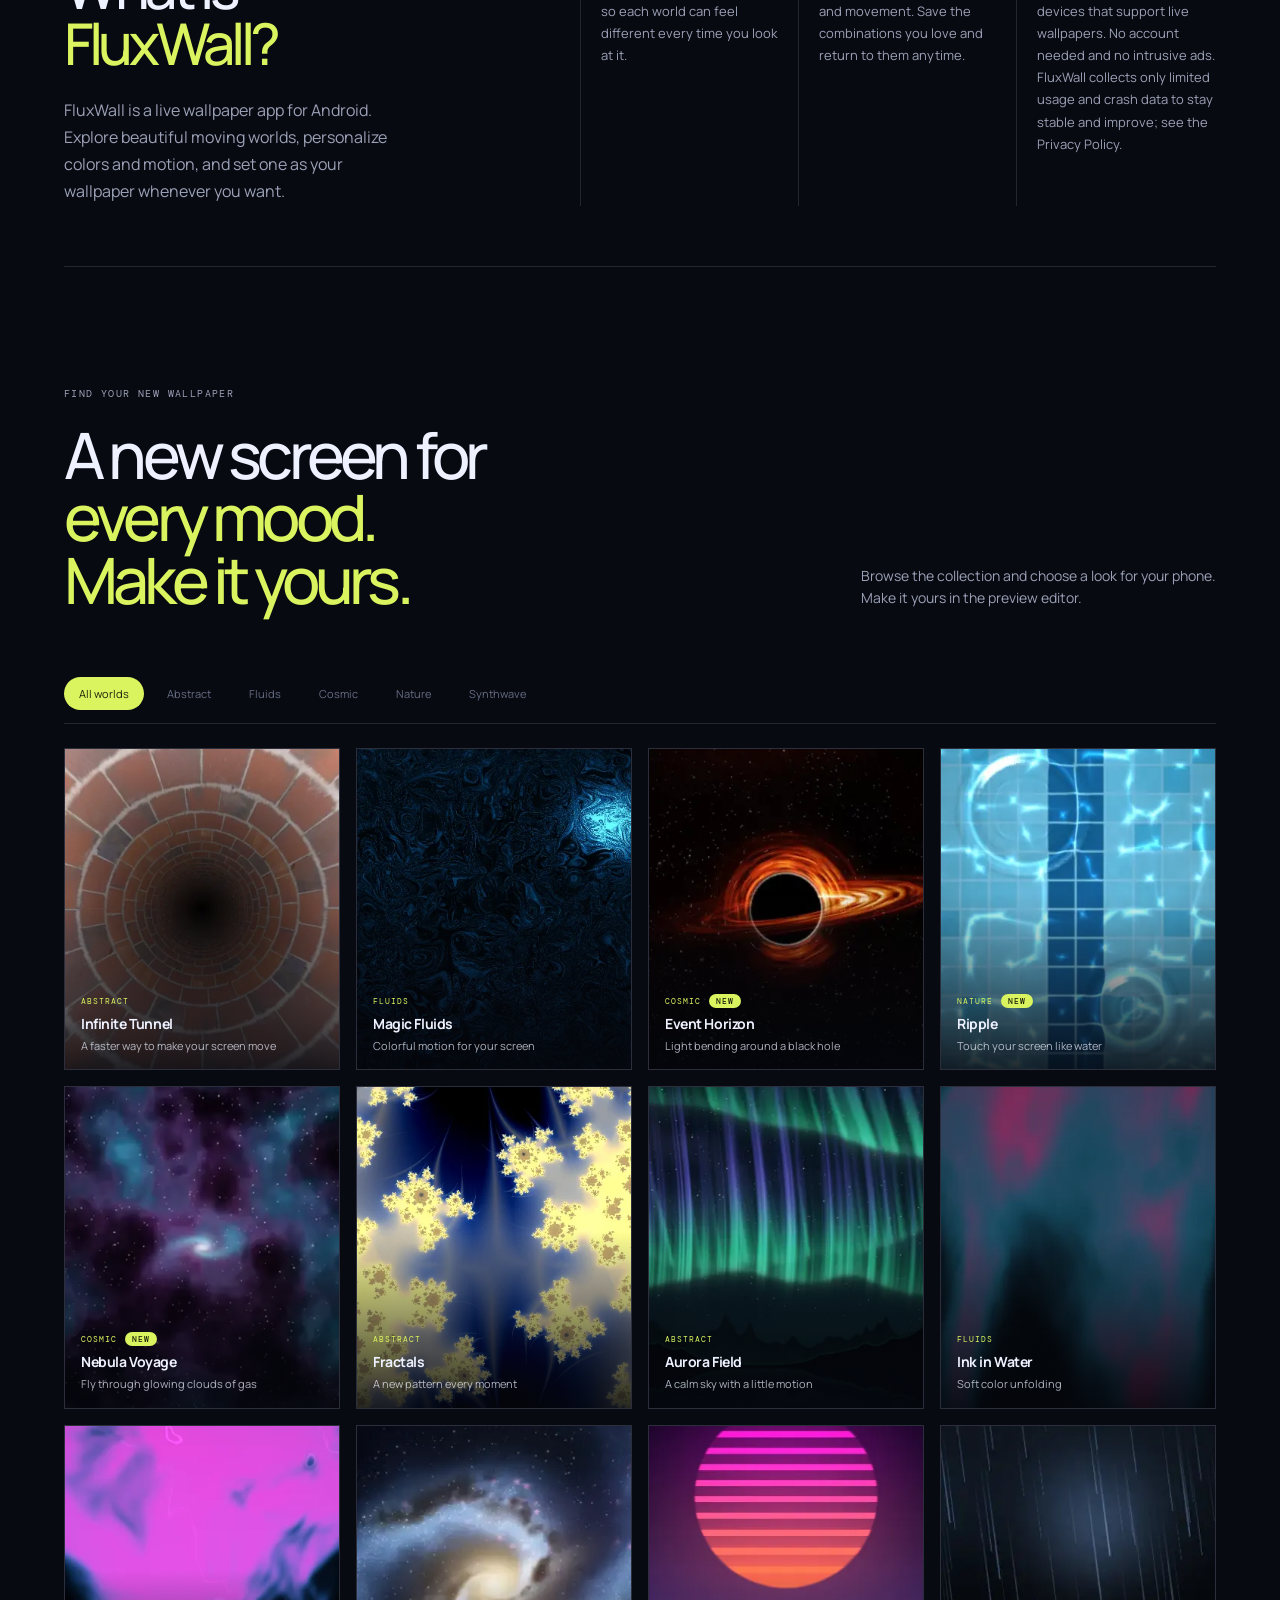
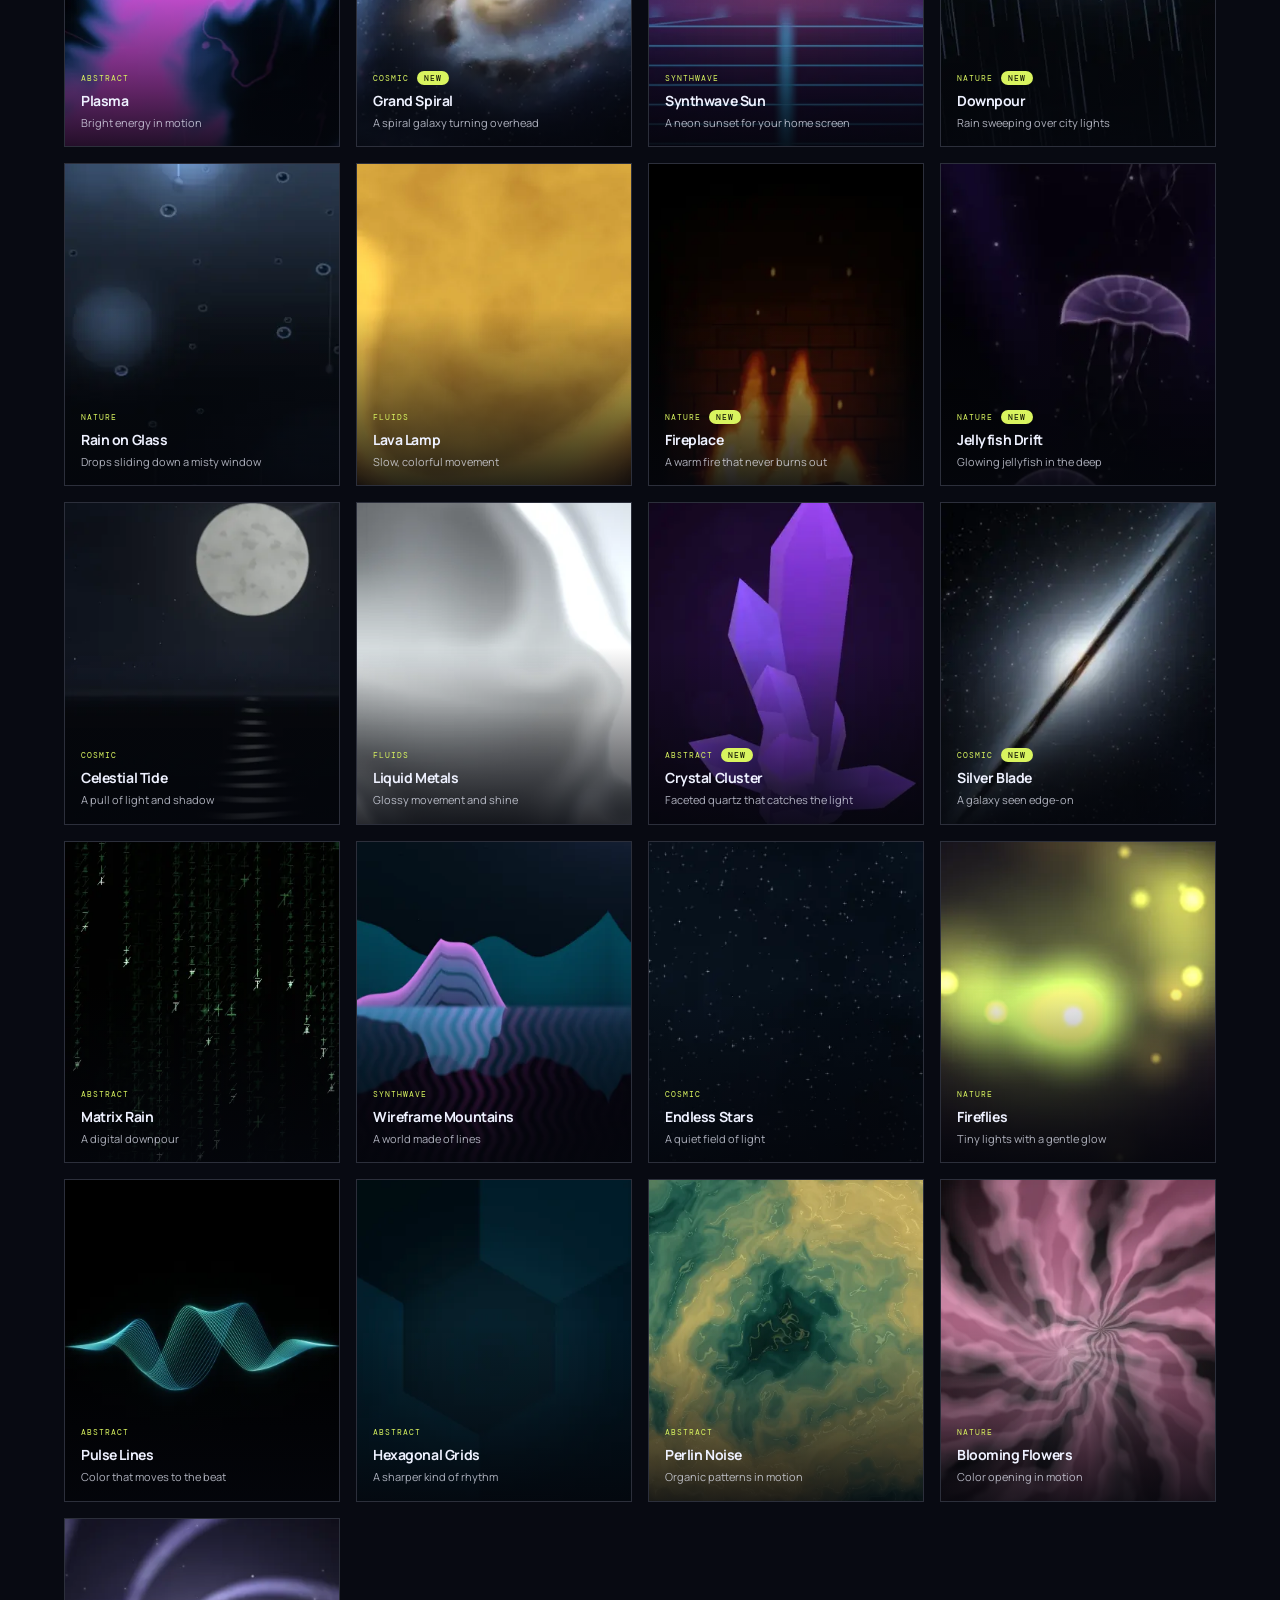
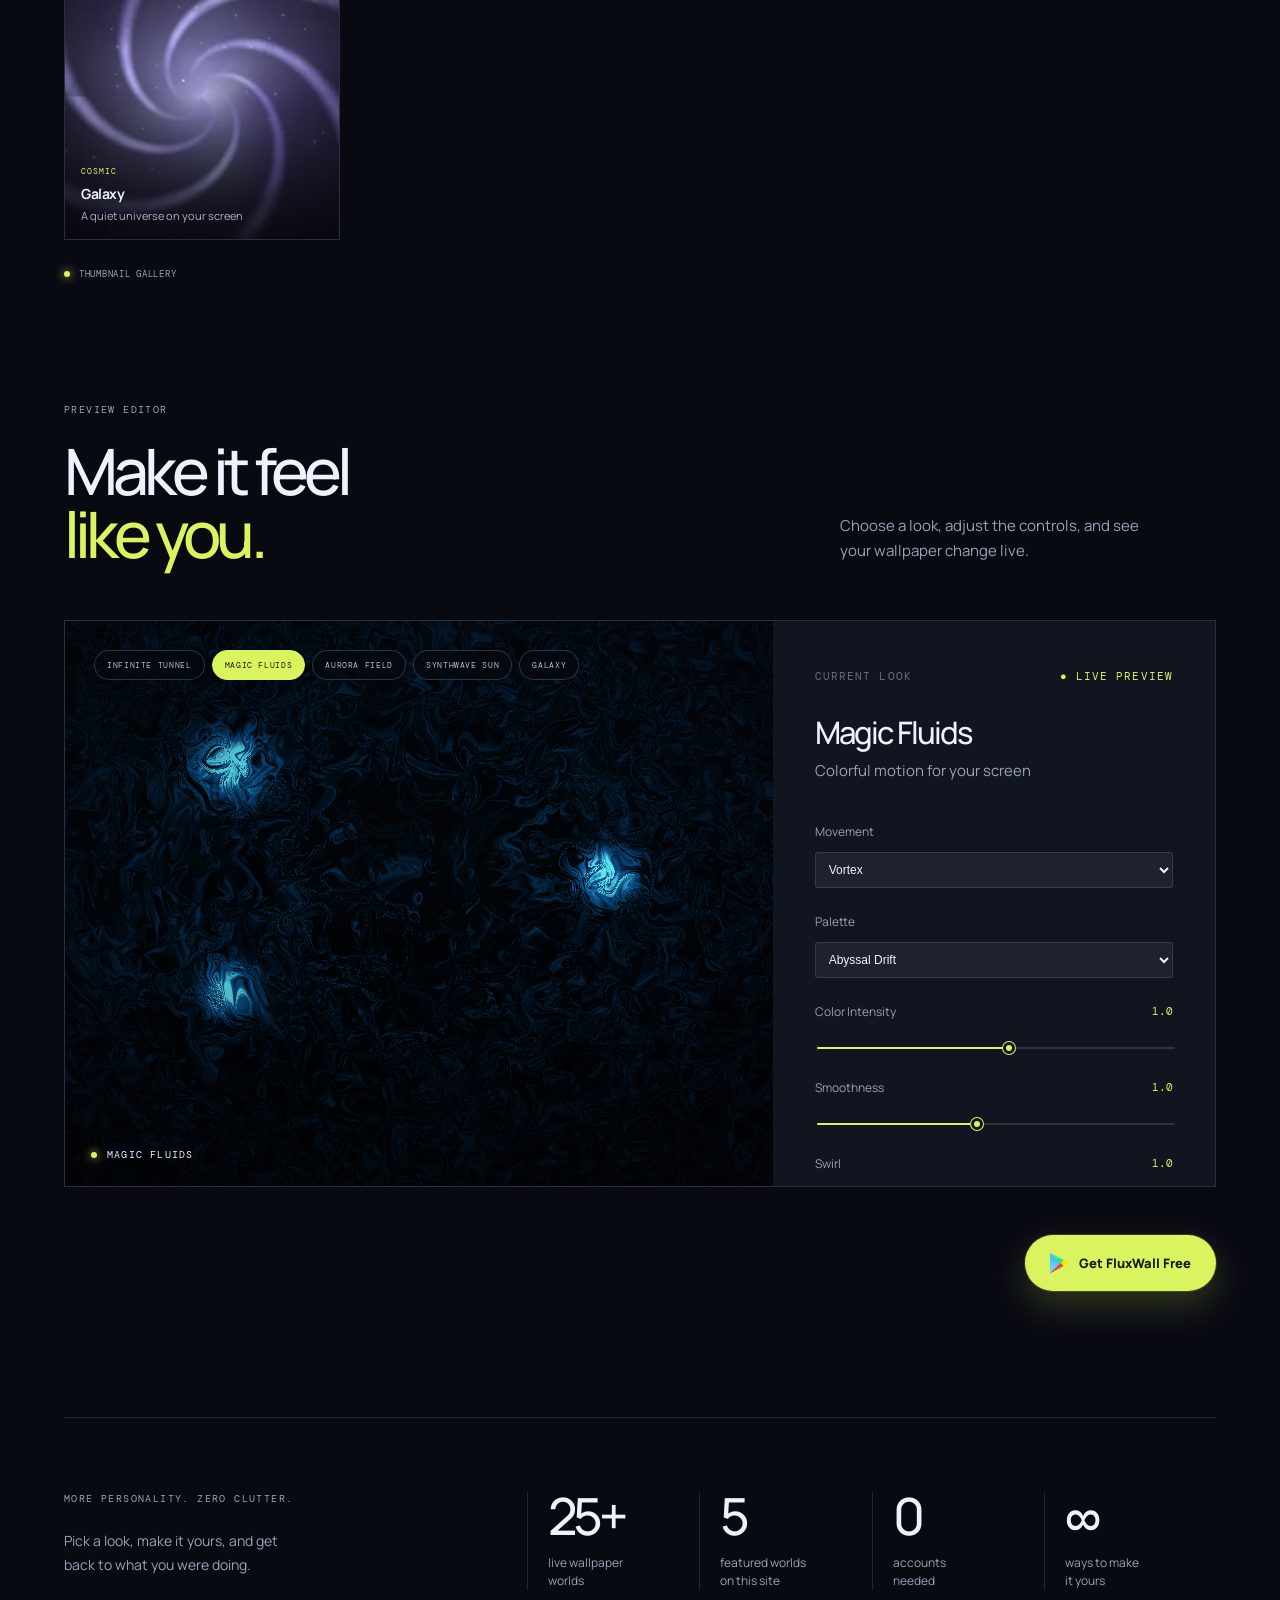
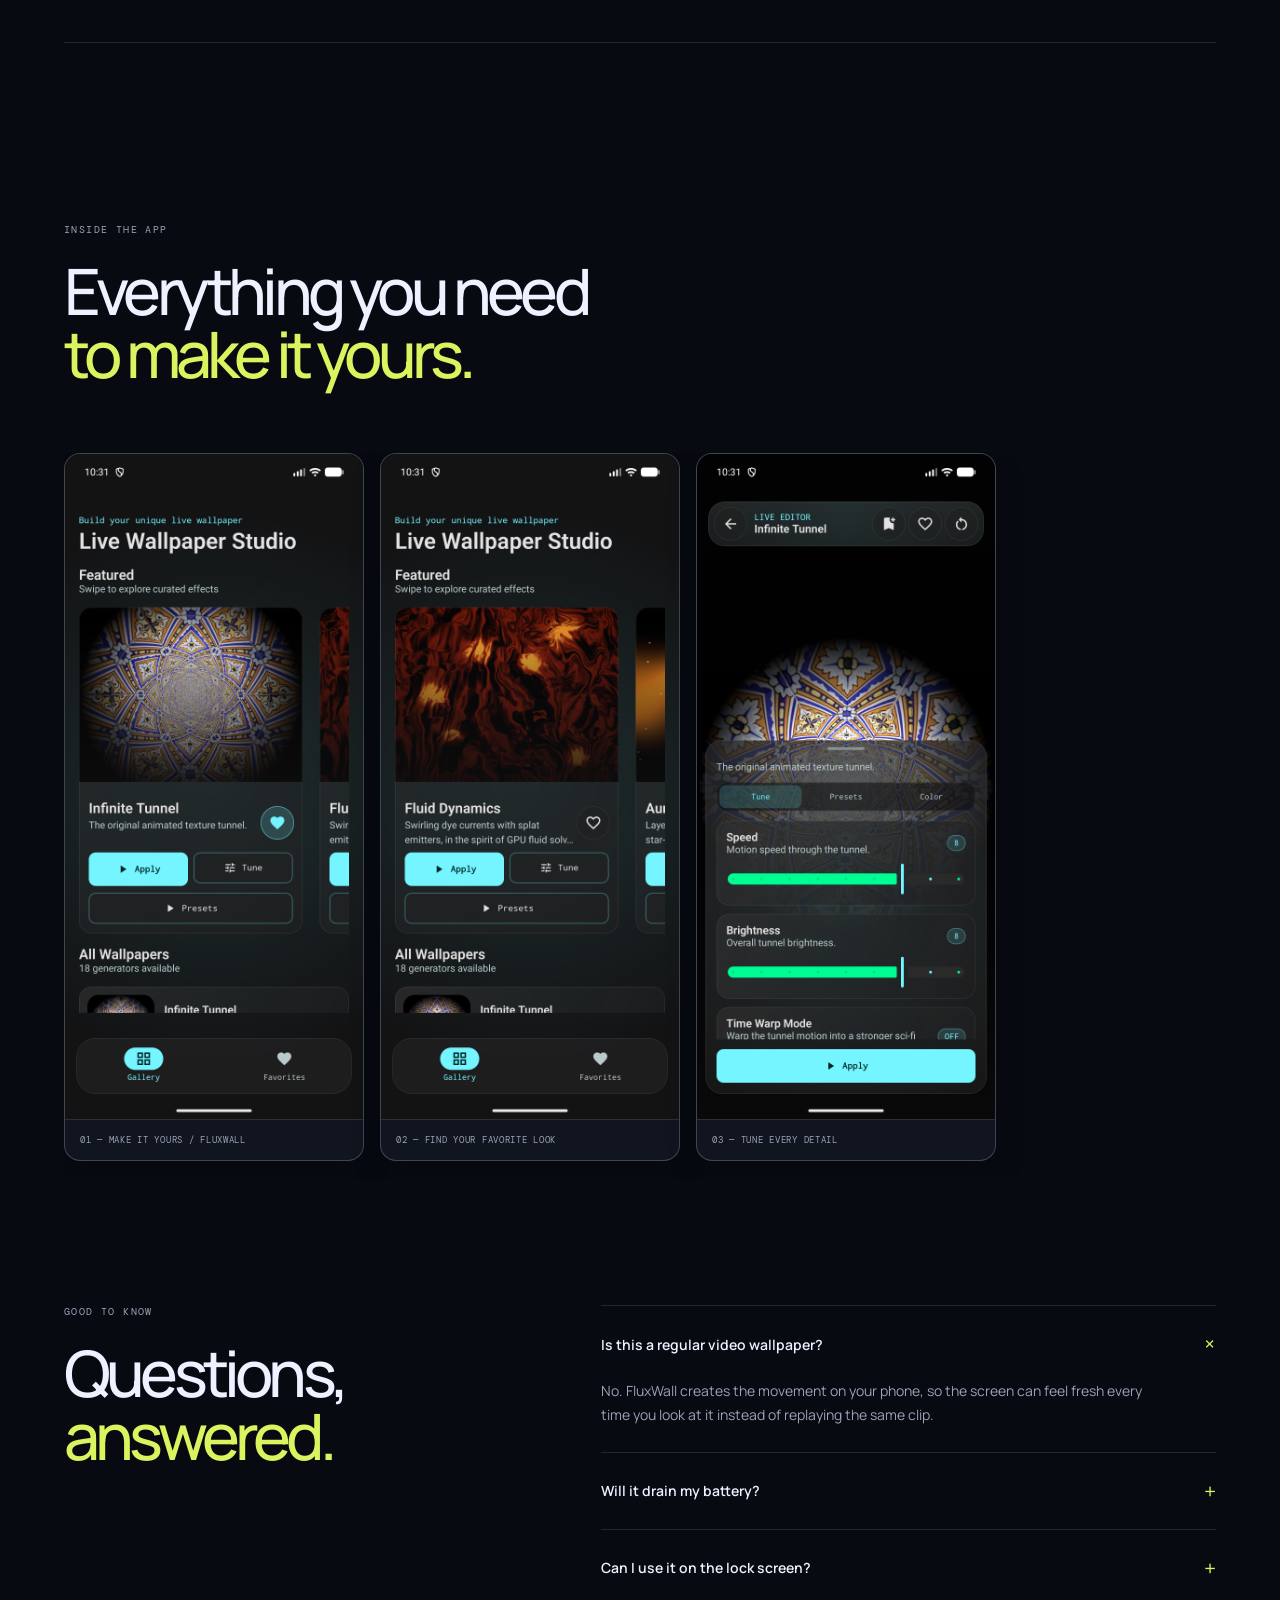
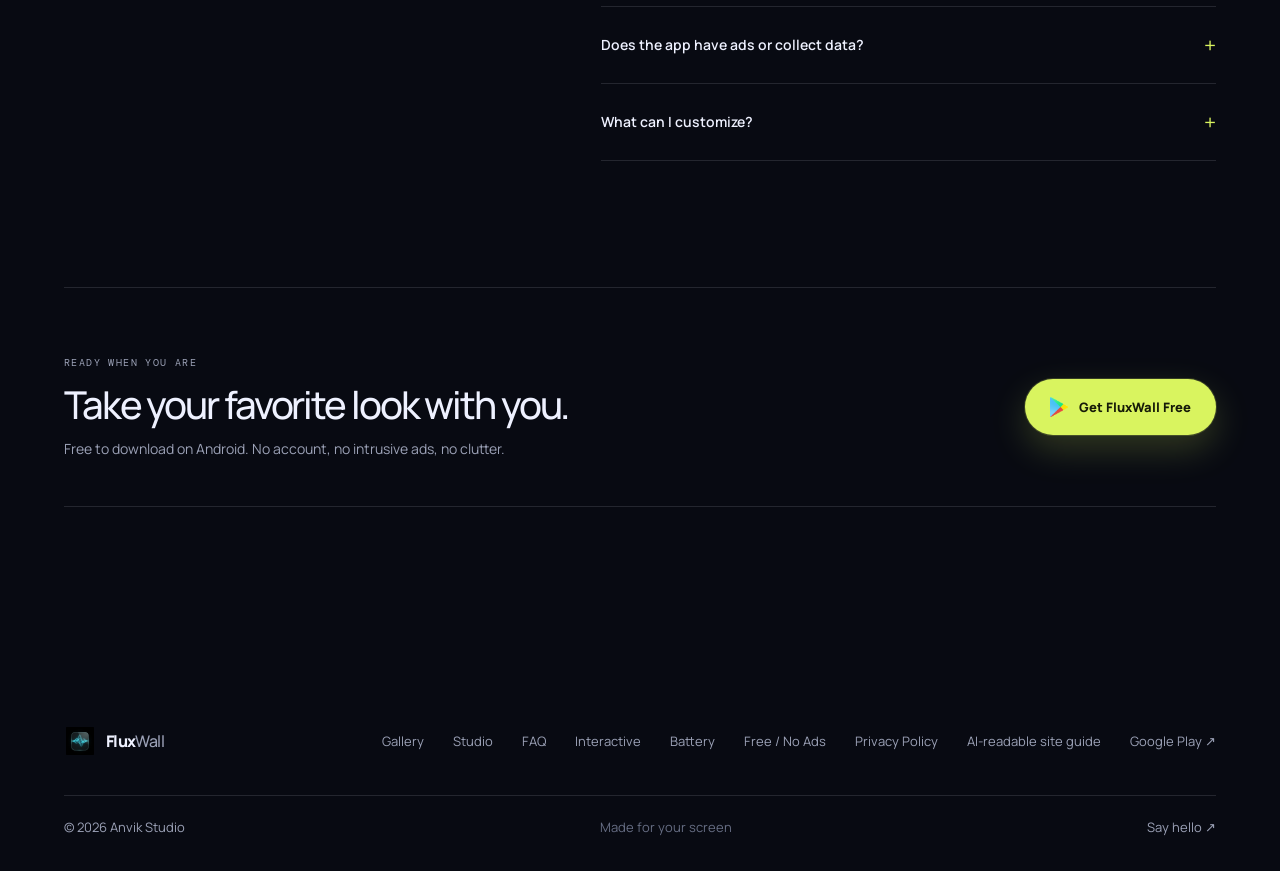
==== commit 027bc376: "+ update privacy policy, IAPs and 25+ worlds copy across site" ====
--- a/index.html
+++ b/index.html
@@ -142,7 +142,7 @@
       <div class="section-heading gallery-heading"><div><p class="eyebrow">Find your new wallpaper</p><h2>A new screen for<br><span>every mood.</span><br><em>Make it yours.</em></h2></div><p class="section-note">Browse the collection and choose a look for your phone.<br>Make it yours in the preview editor.</p></div>
       <div class="filter-row" role="tablist" aria-label="Effect categories"><button class="filter-button is-active" data-filter="all" role="tab">All worlds</button><button class="filter-button" data-filter="abstract" role="tab">Abstract</button><button class="filter-button" data-filter="fluids" role="tab">Fluids</button><button class="filter-button" data-filter="cosmic" role="tab">Cosmic</button><button class="filter-button" data-filter="nature" role="tab">Nature</button><button class="filter-button" data-filter="synthwave" role="tab">Synthwave</button></div>
       <div class="effect-grid" data-effect-grid></div>
-      <noscript><p>Browse all 29 FluxWall live wallpaper worlds, including Event Horizon, Ripple, Nebula Voyage, Grand Spiral, Downpour, Rain on Glass, Fireplace, Jellyfish Drift, Crystal Cluster and Silver Blade. Enable JavaScript to view the thumbnail collection and filter by mood.</p></noscript>
+      <noscript><p>Browse 25+ FluxWall live wallpaper worlds, including Event Horizon, Ripple, Nebula Voyage, Grand Spiral, Downpour, Rain on Glass, Fireplace, Jellyfish Drift, Crystal Cluster and Silver Blade. Enable JavaScript to view the thumbnail collection and filter by mood.</p></noscript>
       <div class="gallery-footer"><span><i class="live-pulse"></i> Thumbnail gallery</span></div>
     </section>
 
@@ -157,7 +157,7 @@
       <div class="preview-cta"><a class="button button-primary" href="https://play.google.com/store/apps/details?id=com.rrapps.infinitetunnel" target="_blank" rel="noreferrer"><img class="google-play-icon" src="assets/images/google-play-icon.png" alt="" /> Get FluxWall Free</a></div>
     </section>
 
-    <section class="numbers section-shell"><div class="numbers-intro"><p class="eyebrow">More personality. Zero clutter.</p><p>Pick a look, make it yours, and get back to what you were doing.</p></div><div class="number-grid"><div><strong>29</strong><span>live wallpaper<br>worlds</span></div><div><strong>5</strong><span>featured worlds<br>on this site</span></div><div><strong>0</strong><span>accounts<br>needed</span></div><div><strong>∞</strong><span>ways to make<br>it yours</span></div></div></section>
+    <section class="numbers section-shell"><div class="numbers-intro"><p class="eyebrow">More personality. Zero clutter.</p><p>Pick a look, make it yours, and get back to what you were doing.</p></div><div class="number-grid"><div><strong>25+</strong><span>live wallpaper<br>worlds</span></div><div><strong>5</strong><span>featured worlds<br>on this site</span></div><div><strong>0</strong><span>accounts<br>needed</span></div><div><strong>∞</strong><span>ways to make<br>it yours</span></div></div></section>
 
     <section class="screen-tour section-shell"><div class="section-heading"><p class="eyebrow">Inside the app</p><h2>Everything you need<br><span>to make it yours.</span></h2></div><div class="tour-layout" aria-label="FluxWall app screenshots" tabindex="0"><figure class="tour-shot"><img src="assets/images/01_studio_featured_tunnel.png" alt="FluxWall live wallpaper studio" loading="lazy"><figcaption>01 — Make it yours / FluxWall</figcaption></figure><figure class="tour-shot"><img src="assets/images/02_featured_fluid_dynamics.png" alt="Magic Fluids live wallpaper studio" loading="lazy"><figcaption>02 — Find your favorite look</figcaption></figure><figure class="tour-shot"><img src="assets/images/05_live_editor_tune.png" alt="FluxWall live editor tuning a wallpaper" loading="lazy"><figcaption>03 — Tune every detail</figcaption></figure></div></section>
 
